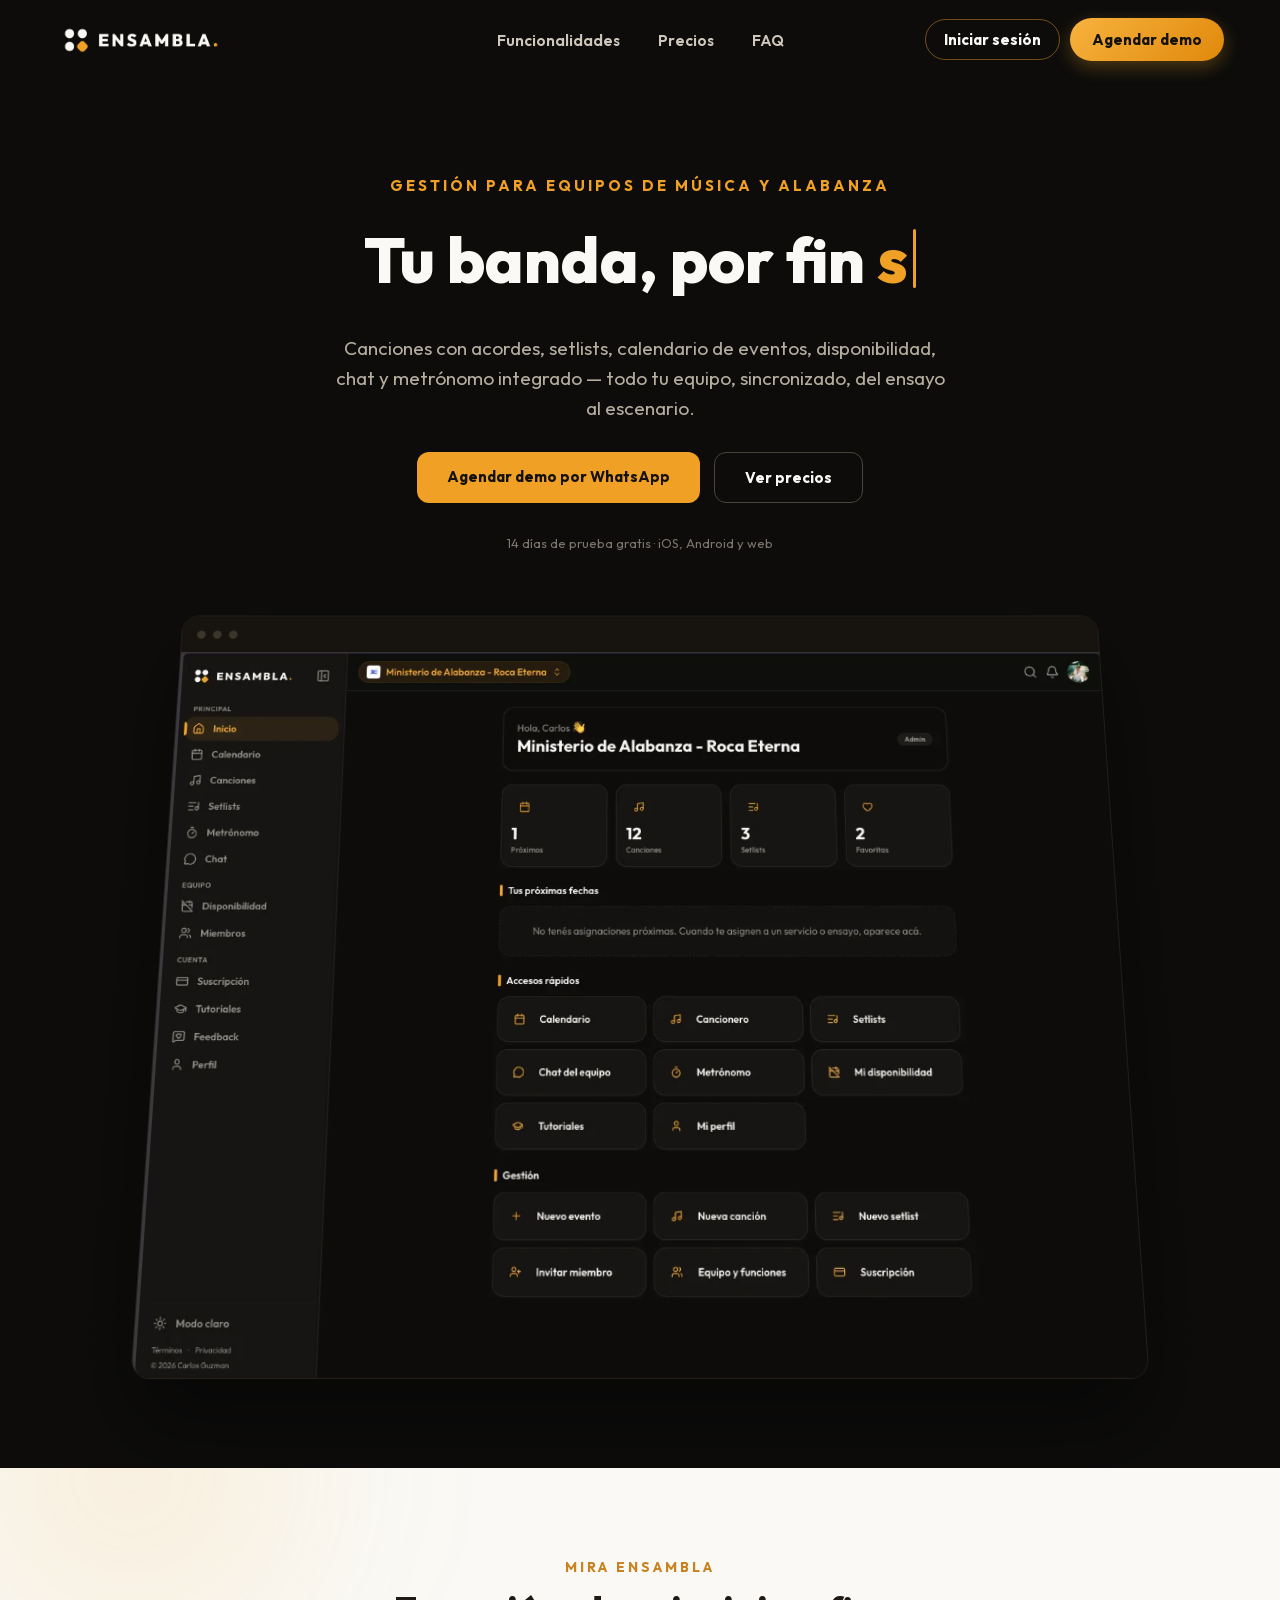
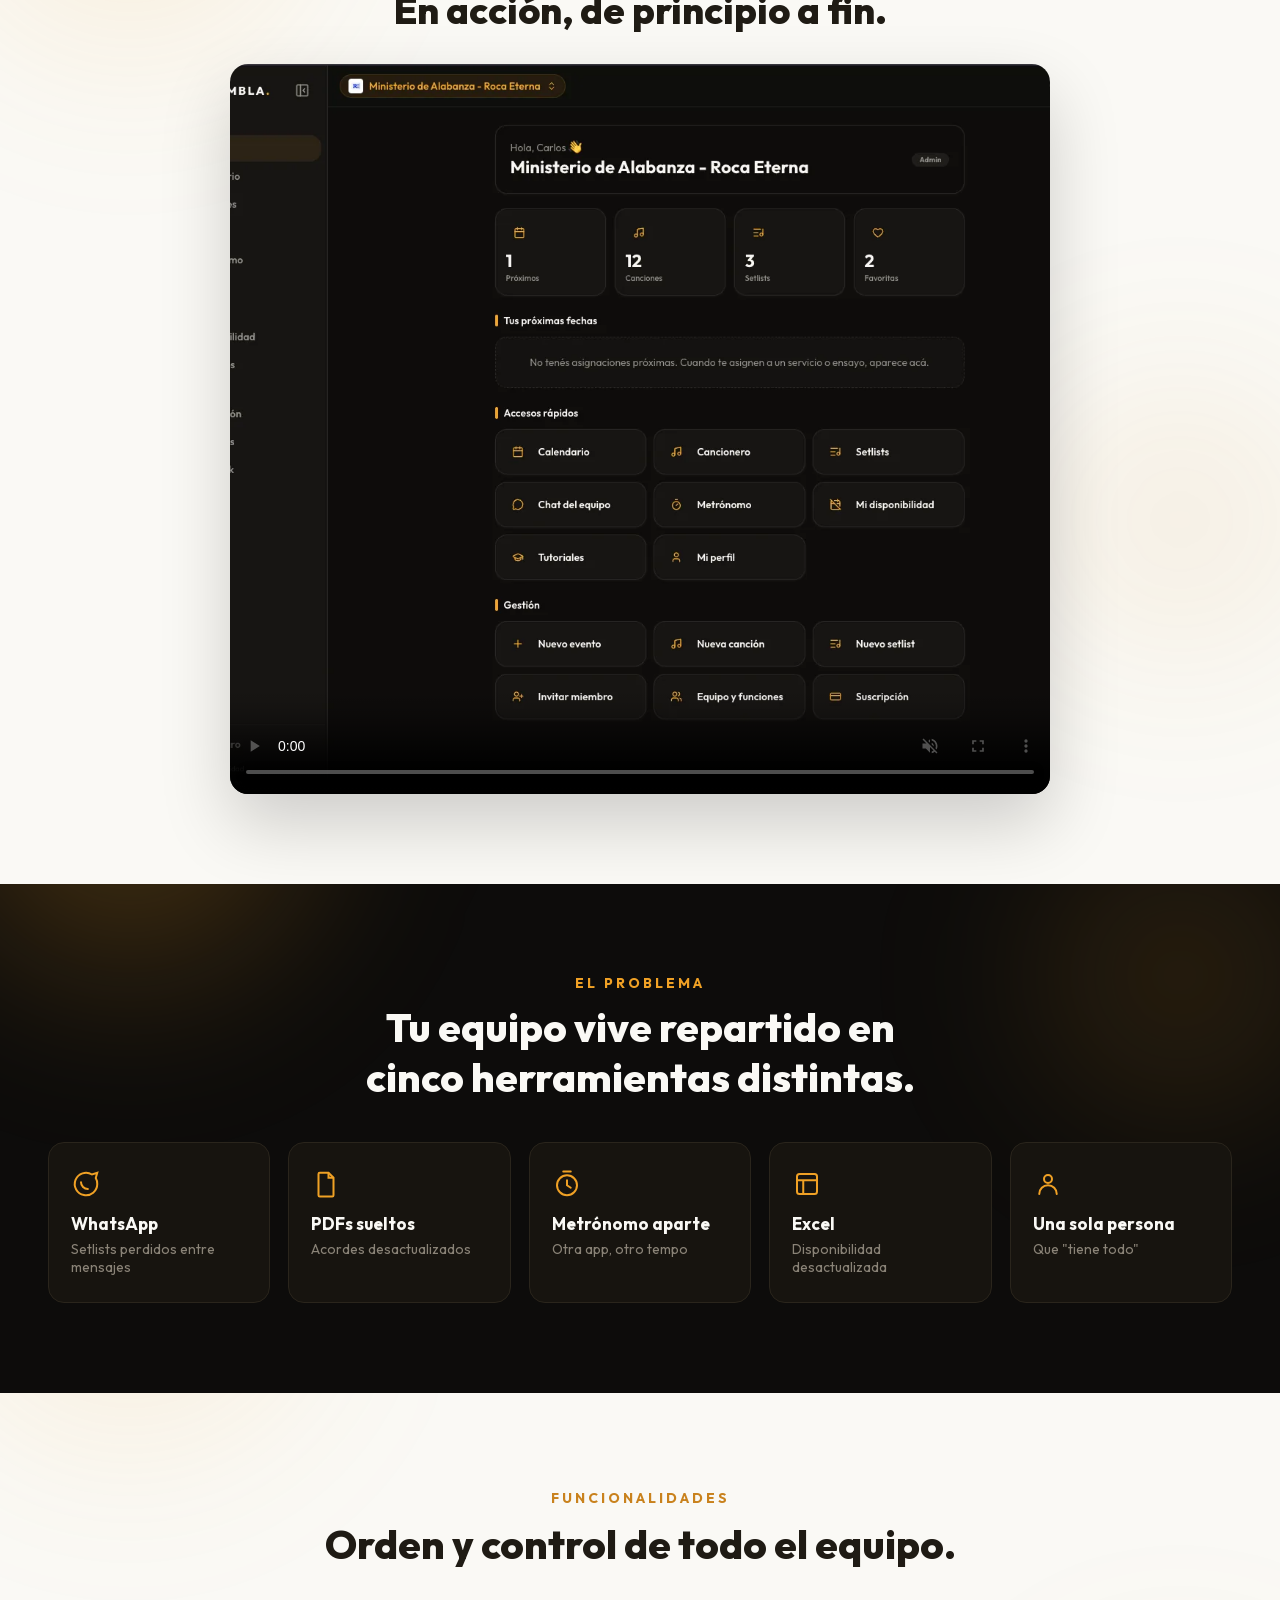
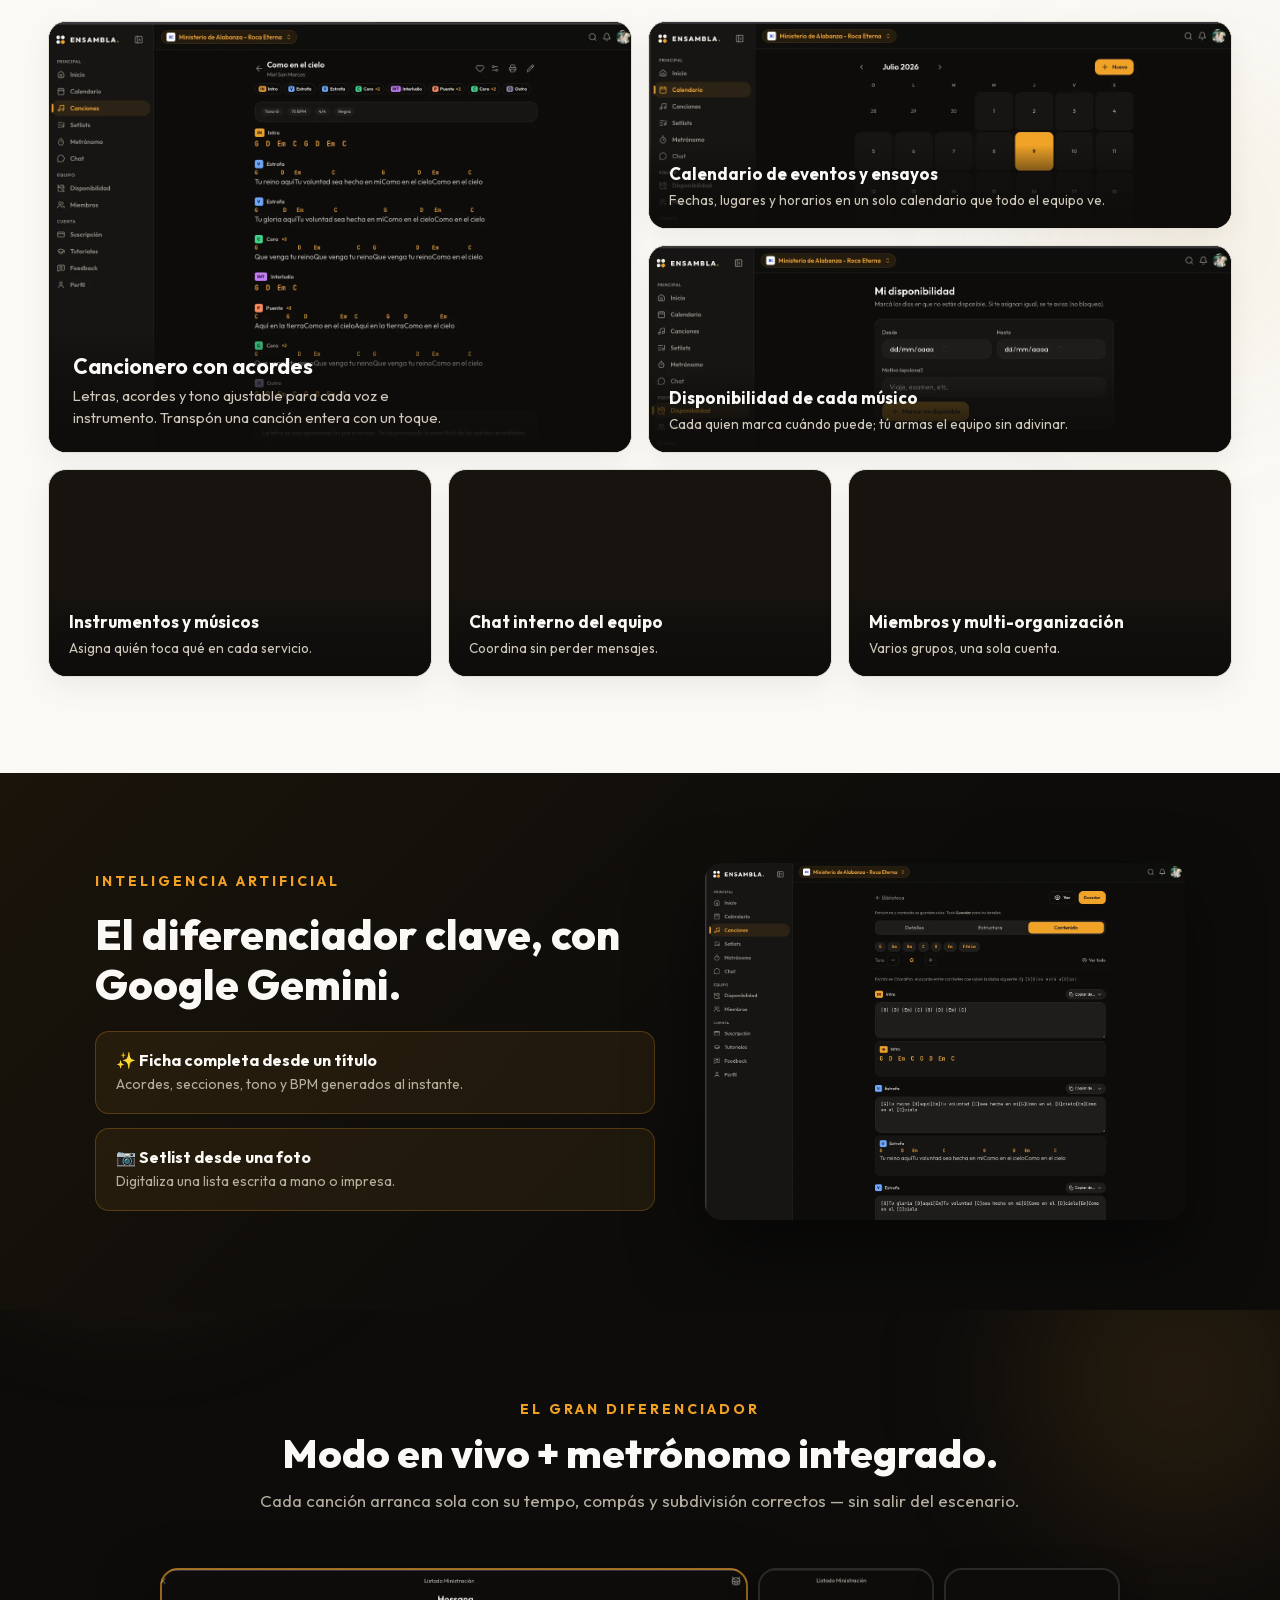
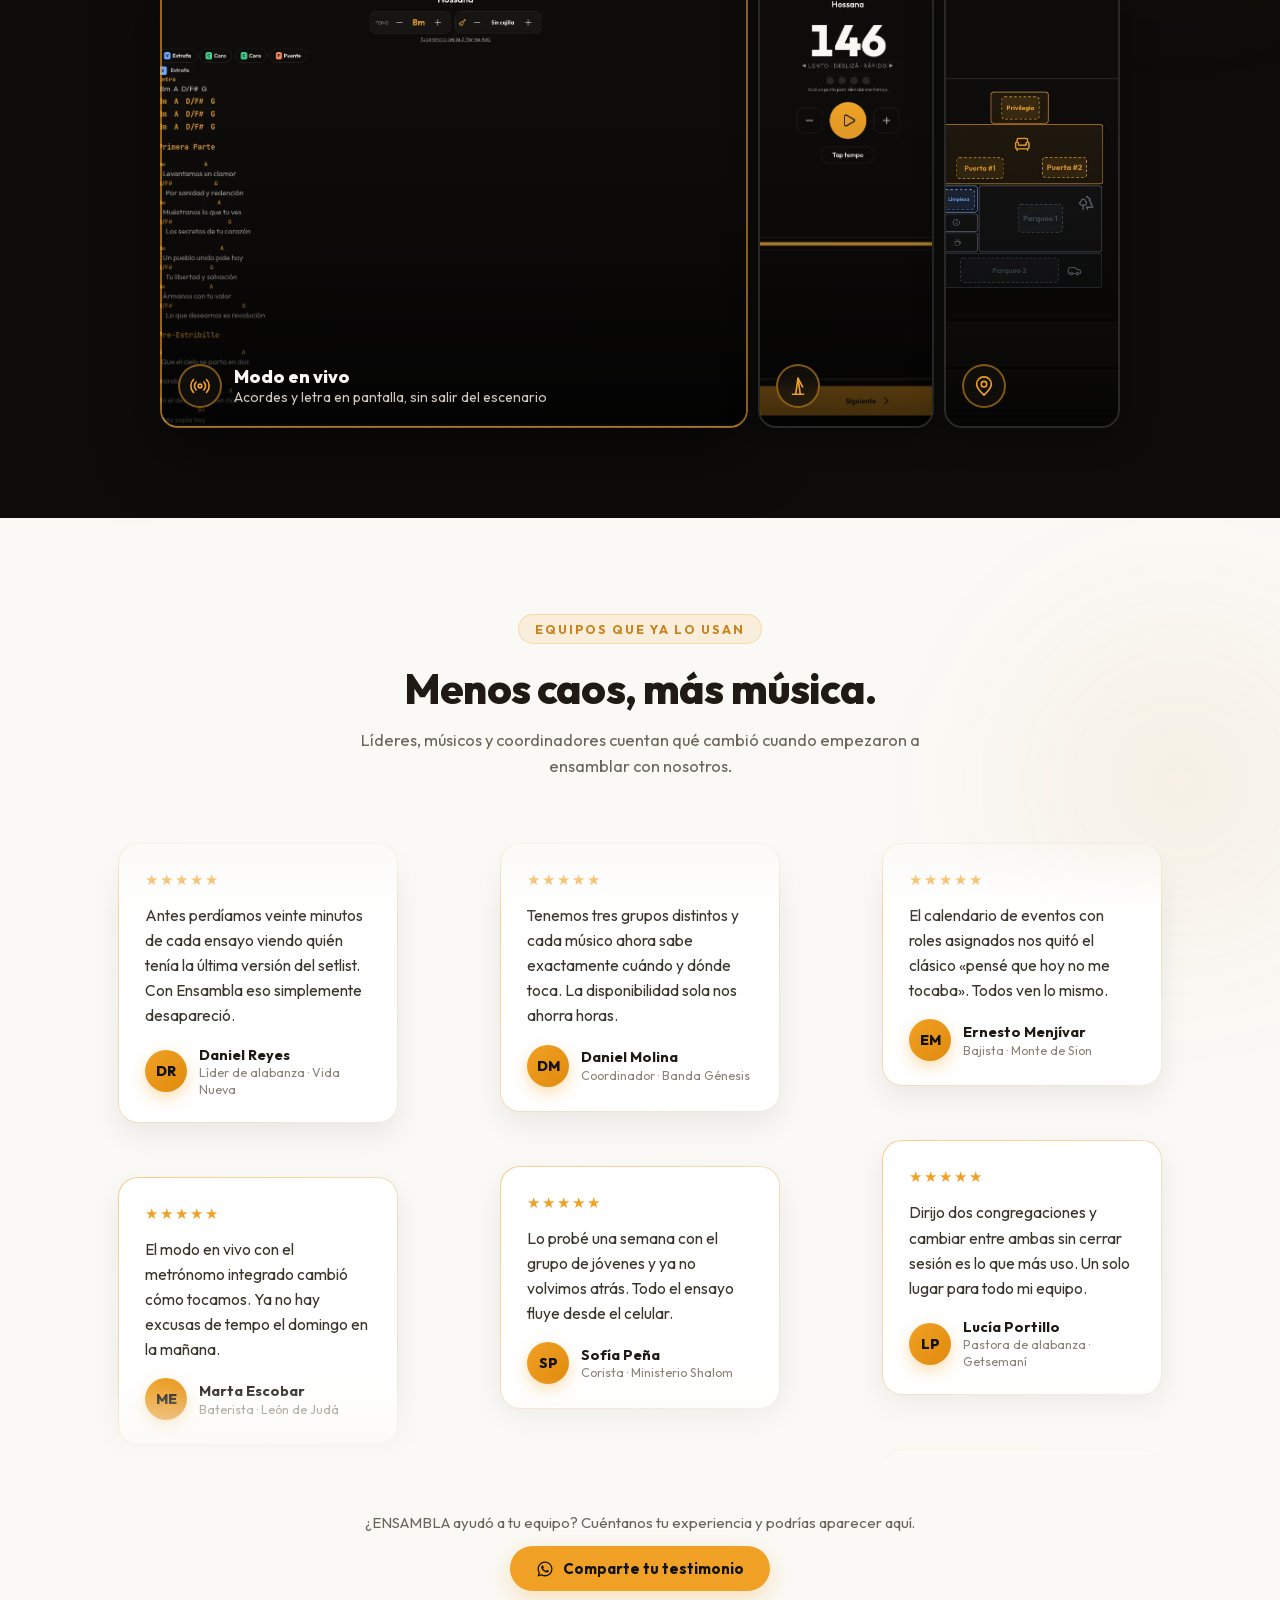
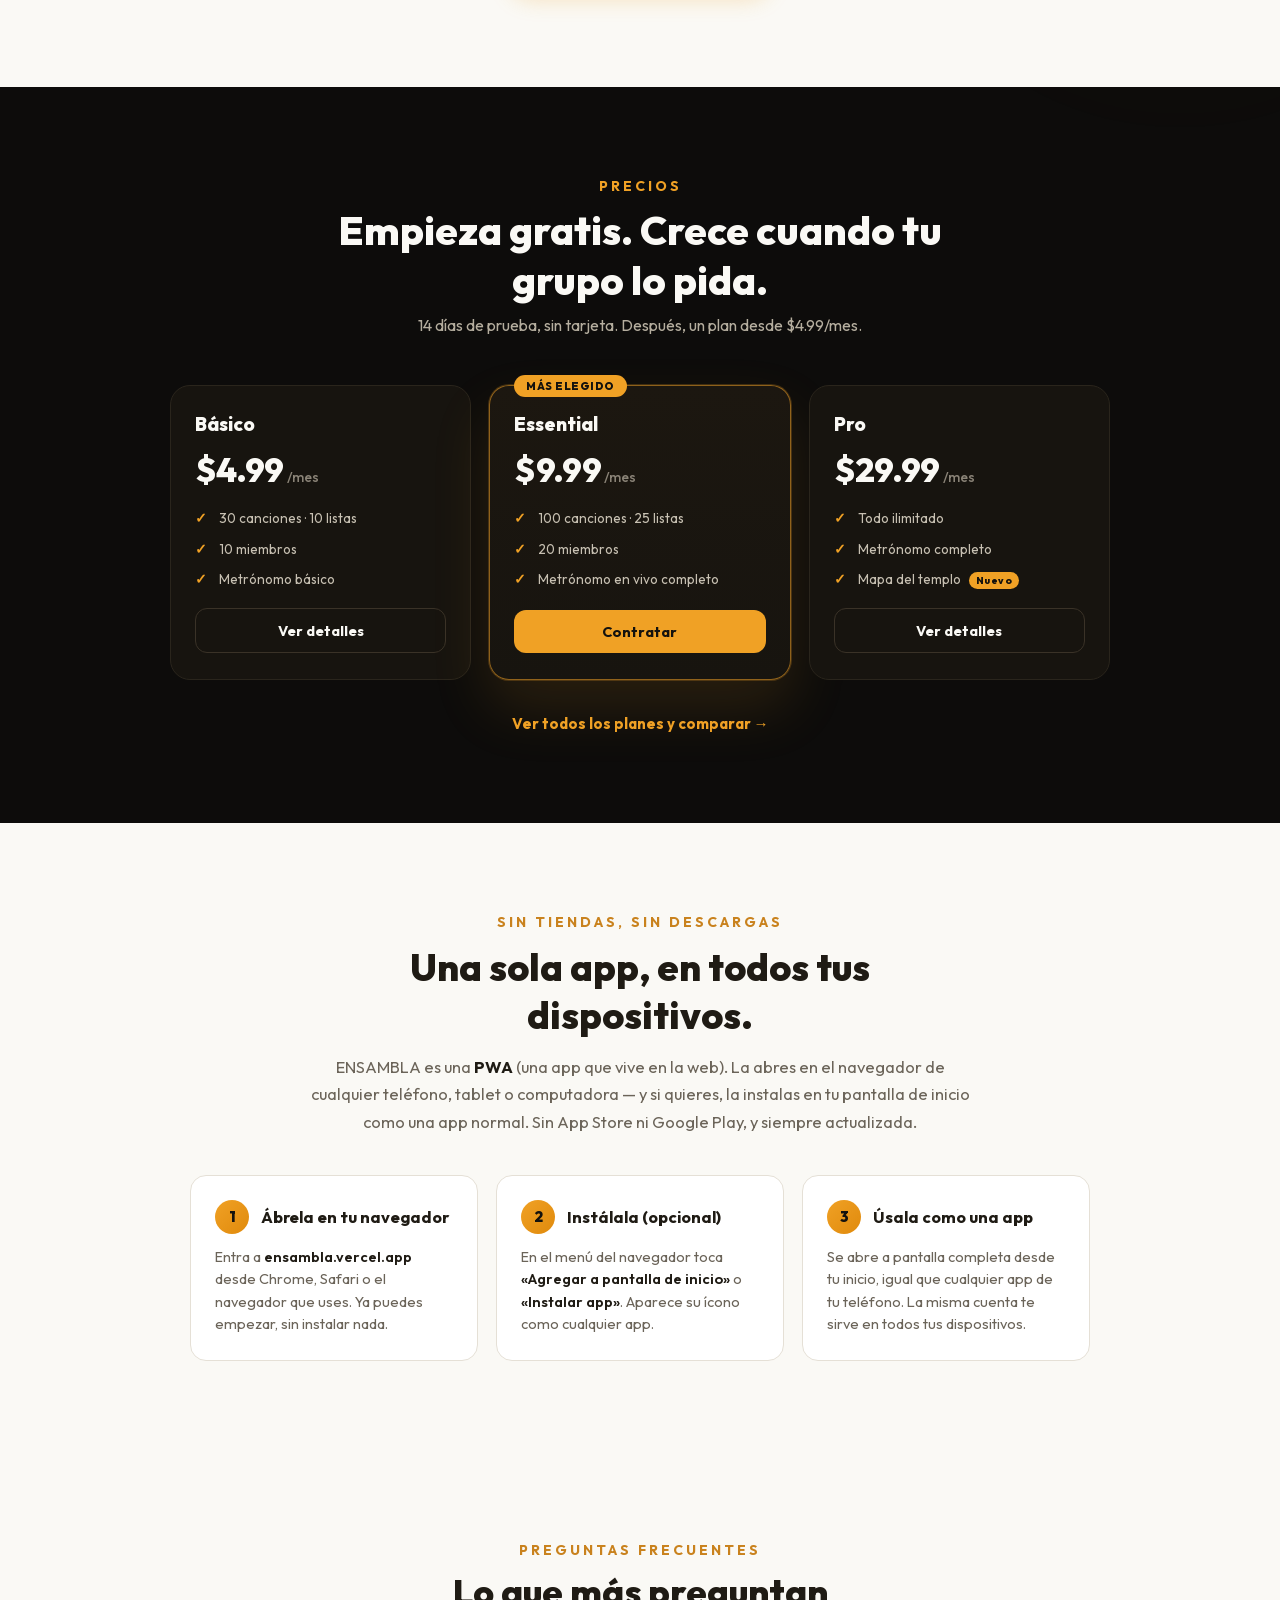
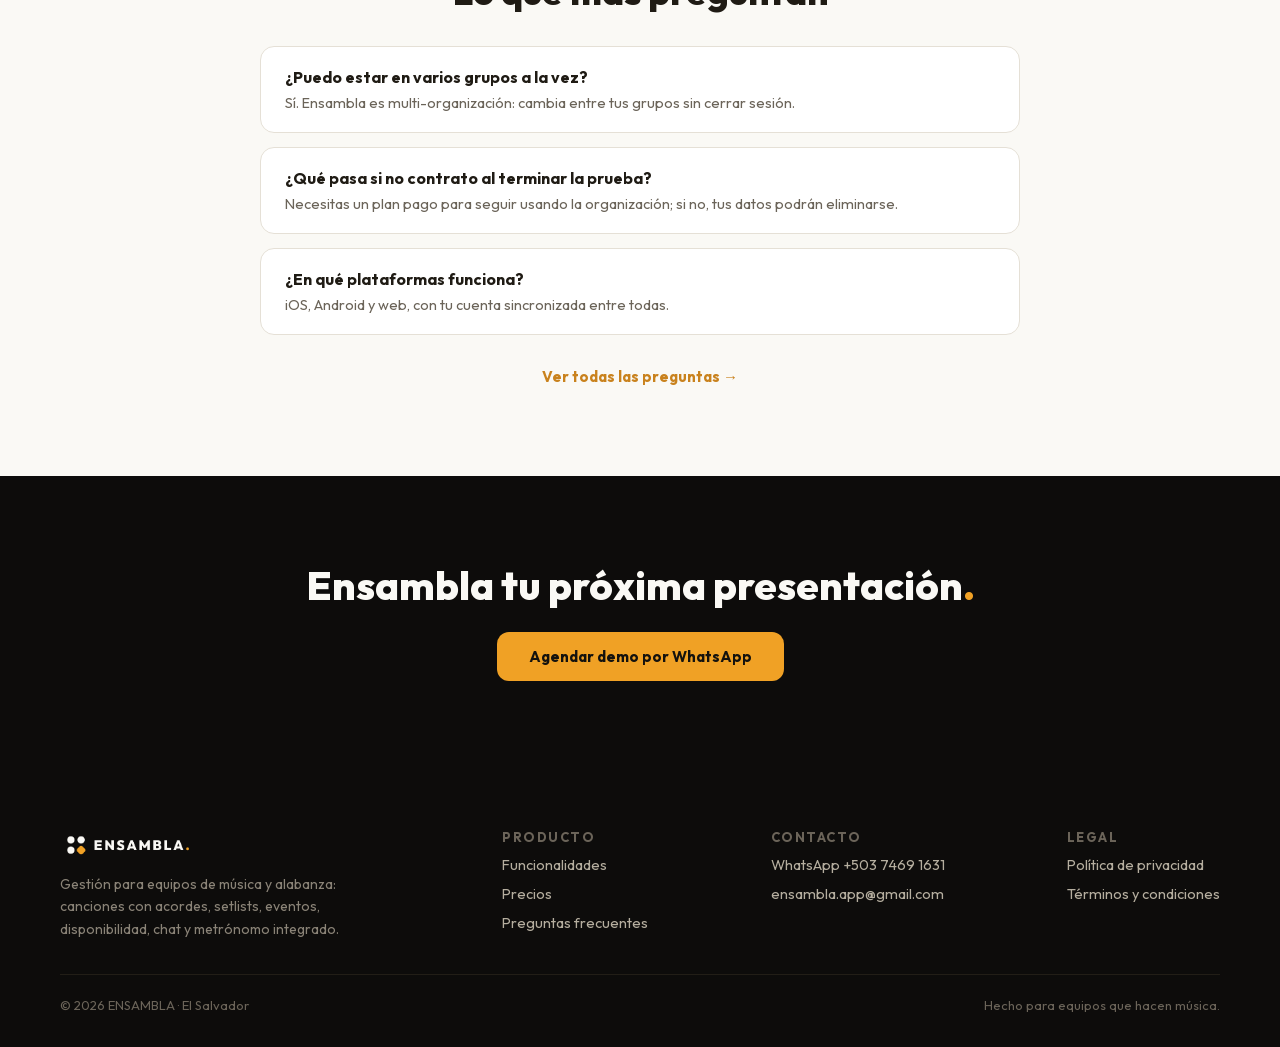
==== index.html @ c8b71fb1 "Precios nuevos" ====
<!DOCTYPE html>
<html lang="es">
<head>
  <meta charset="utf-8">
  <meta name="viewport" content="width=device-width, initial-scale=1">
  <title>ENSAMBLA — Gestión para equipos de música y alabanza</title>
  <meta name="description" content="Canciones con acordes, setlists, calendario de eventos, disponibilidad, chat y metrónomo integrado. Todo tu equipo de música sincronizado, del ensayo al escenario. 14 días gratis.">
  <link rel="canonical" href="https://ensambla.vercel.app/">
  <meta name="theme-color" content="#0D0C0B">
  <meta name="robots" content="index, follow, max-image-preview:large">

  <meta property="og:type" content="website">
  <meta property="og:site_name" content="ENSAMBLA">
  <meta property="og:locale" content="es_ES">
  <meta property="og:title" content="ENSAMBLA — Gestión para equipos de música y alabanza">
  <meta property="og:description" content="Canciones con acordes, setlists, calendario de eventos, disponibilidad, chat y metrónomo integrado. Todo tu equipo de música sincronizado, del ensayo al escenario. 14 días gratis.">
  <meta property="og:url" content="https://ensambla.vercel.app/">
  <meta property="og:image" content="https://ensambla.vercel.app/assets/img/hero-dashboard.webp">
  <meta property="og:image:width" content="1339">
  <meta property="og:image:height" content="996">
  <meta name="twitter:card" content="summary_large_image">
  <meta name="twitter:title" content="ENSAMBLA — Gestión para equipos de música y alabanza">
  <meta name="twitter:description" content="Canciones con acordes, setlists, calendario de eventos, disponibilidad, chat y metrónomo integrado. Todo tu equipo de música sincronizado, del ensayo al escenario. 14 días gratis.">
  <meta name="twitter:image" content="https://ensambla.vercel.app/assets/img/hero-dashboard.webp">

  <link rel="icon" href="favicon.svg" type="image/svg+xml">
  <link rel="icon" href="assets/brand/icono-app-oscuro.png" type="image/png" sizes="1024x1024">
  <link rel="apple-touch-icon" href="assets/brand/icono-app-oscuro.png">
  <link rel="manifest" href="site.webmanifest">

  <link rel="preload" as="font" type="font/woff2" href="assets/fonts/outfit-latin.woff2" crossorigin>
  <link rel="preload" as="image" href="assets/img/hero-dashboard.webp" fetchpriority="high">
  <link rel="stylesheet" href="assets/css/styles.css?v=6828d937">

  <script type="application/ld+json">{"@context":"https://schema.org","@type":"Organization","name":"ENSAMBLA","url":"https://ensambla.vercel.app","logo":"https://ensambla.vercel.app/favicon.svg","email":"ensambla.app@gmail.com","areaServed":"SV","sameAs":[],"contactPoint":{"@type":"ContactPoint","contactType":"ventas","telephone":"+50374691631","availableLanguage":"es"}}</script>
  <script type="application/ld+json">{"@context":"https://schema.org","@type":"SoftwareApplication","name":"ENSAMBLA","applicationCategory":"BusinessApplication","operatingSystem":"iOS, Android, Web","description":"Canciones con acordes, setlists, calendario de eventos, disponibilidad, chat y metrónomo integrado. Todo tu equipo de música sincronizado, del ensayo al escenario. 14 días gratis.","url":"https://ensambla.vercel.app","offers":{"@type":"Offer","price":"4.99","priceCurrency":"USD","description":"Desde $4.99/mes, 14 días de prueba gratis"}}</script>
</head>
<body>
<div id="loader" role="status" aria-live="polite" aria-label="Cargando ENSAMBLA"><svg class="loader-mark" viewBox="0 0 120 120" aria-hidden="true"><circle cx="24" cy="24" r="10" fill="#FAF9F5"/><circle cx="60" cy="24" r="10" fill="#FAF9F5"/><circle cx="24" cy="60" r="10" fill="#FAF9F5"/><rect x="46" y="46" width="26" height="26" rx="8" fill="#F0A125" transform="rotate(45 60 60)"/></svg></div>
<div id="progress" aria-hidden="true"></div>
<div class="site-main" style="display: flex; flex-direction: column;">

  <header class="nav">
  <a class="nav__brand" href="index.html" title="ENSAMBLA — inicio"><img class="nav__logo-img" src="assets/brand/logo-completo-oscuro.png" alt="ENSAMBLA" width="1573" height="370"></a>
  <button class="nav__toggle" aria-label="Abrir menú" aria-expanded="false" aria-controls="nav-menu"><span></span><span></span><span></span></button>
  <div class="nav__menu" id="nav-menu">
    <nav class="nav__links" aria-label="Principal">
      <a class="nav__link" href="index.html#funcionalidades">Funcionalidades</a>
      <a class="nav__link" href="precios.html">Precios</a>
      <a class="nav__link" href="faq.html">FAQ</a>
    </nav>
    <div class="nav__actions">
      <a class="nav__login" href="https://studio.ensambla.app" title="Iniciar sesión en ENSAMBLA">Iniciar sesión</a>
      <a class="nav__cta" href="https://wa.me/50374691631?text=Hola%2C%20quiero%20agendar%20una%20demo%20de%20ENSAMBLA" target="_blank" rel="noopener" title="Agendar demo por WhatsApp">Agendar demo</a>
    </div>
  </div>
</header>

  <!-- HERO -->
  <div style="background: #0D0C0B; padding: clamp(56px,9vw,96px) clamp(20px,5vw,48px) clamp(70px,9vw,100px); display: flex; flex-direction: column; align-items: center; gap: 28px; text-align: center; row-gap: 28px;">
    <div style="font-family: 'Outfit'; font-weight: 700; font-size: 15px; letter-spacing: 3px; color: #F0A125;">GESTIÓN PARA EQUIPOS DE MÚSICA Y ALABANZA</div>
    <h1 style="font-family: 'Outfit'; font-weight: 800; font-size: clamp(36px,6vw,64px); color: #FAF9F5; margin: 0 0 8px; max-width: 1040px; line-height: 1.15; text-wrap: balance;">Tu banda, por fin <span class="tw" data-words="organizada,sincronizada,afinada,en sintonía,lista"><span class="tw__word">organizada</span><span class="tw__caret" aria-hidden="true"></span></span></h1>
    <p style="font-family: 'Outfit'; font-size: clamp(16px,2vw,19px); line-height: 1.6; color: #B5AE9F; max-width: 640px; margin: 0; text-wrap: pretty;">Canciones con acordes, setlists, calendario de eventos, disponibilidad, chat y metrónomo integrado — todo tu equipo, sincronizado, del ensayo al escenario.</p>
    <div style="display: flex; gap: 14px 14px; flex-wrap: wrap; justify-content: center; row-gap: 16px;">
      <a href="https://wa.me/50374691631?text=Hola%2C%20quiero%20agendar%20una%20demo%20de%20ENSAMBLA" target="_blank" style="display: inline-block; background: #F0A125; color: #14120E; font-weight: 700; font-size: 15px; padding: 15px 30px; border-radius: 12px; text-decoration: none; white-space: nowrap;">Agendar demo por WhatsApp</a>
      <a href="precios.html" style="display: inline-block; background: transparent; color: #FAF9F5; border: 1.5px solid #4A453B; font-weight: 700; font-size: 15px; padding: 15px 30px; border-radius: 12px; text-decoration: none; white-space: nowrap;">Ver precios</a>
    </div>
    <div style="font-family: 'Outfit'; font-size: 13px; color: #7B756A; margin-top: 4px;">14 días de prueba gratis · iOS, Android y web</div>

    <div class="hero-mockup" style="margin-top: 20px; width: 100%; max-width: 980px; border-radius: 18px; overflow: hidden; box-shadow: 0 40px 90px rgba(0,0,0,0.5); border: 1px solid #221E17;">
      <div style="height: 40px; background: #17140F; display: flex; align-items: center; gap: 8px; padding: 0 16px;">
        <div style="width: 9px; height: 9px; border-radius: 50%; background: #3A362C;"></div>
        <div style="width: 9px; height: 9px; border-radius: 50%; background: #3A362C;"></div>
        <div style="width: 9px; height: 9px; border-radius: 50%; background: #3A362C;"></div>
      </div>
      <img src="assets/img/hero-dashboard.webp" alt="Panel de ENSAMBLA con setlists, calendario y músicos del equipo" title="Panel de ENSAMBLA con setlists, calendario y músicos del equipo" width="1339" height="996" loading="eager" fetchpriority="high" decoding="async" style="width: 100%; display: block;;height:auto">
    </div>
  </div>

  <!-- VIDEO -->
  <div style="background: #FAF9F5; padding: clamp(56px,8vw,90px) clamp(20px,5vw,48px); display: flex; flex-direction: column; align-items: center; gap: 30px;">
    <div style="text-align: center;">
      <div style="font-family: 'Outfit'; font-weight: 700; font-size: 14px; letter-spacing: 3px; color: #C9821D;">MIRA ENSAMBLA</div>
      <h2 style="font-family: 'Outfit'; font-weight: 800; font-size: clamp(28px,4vw,38px); color: #1F1B14; margin: 10px 0 0;">En acción, de principio a fin.</h2>
    </div>
    <div style="width: 100%; max-width: 820px; aspect-ratio: 1112/990; border-radius: 18px; overflow: hidden; box-shadow: 0 30px 70px rgba(0,0,0,0.18); position: relative;">
      <video autoplay muted loop playsinline controls preload="auto" poster="assets/img/hero-dashboard.webp" style="position:absolute; inset:0; width:100%; height:100%; object-fit:cover; background:#0D0C0B;" title="Recorrido por ENSAMBLA">
  <source src="assets/video/recorrido-ensambla.mp4" type="video/mp4">
  Tu navegador no reproduce este video. <a href="https://wa.me/50374691631?text=Hola%2C%20quiero%20ver%20una%20demo%20de%20ENSAMBLA" target="_blank" rel="noopener">Ver la demo por WhatsApp</a>.
</video>
    </div>
  </div>

  <!-- PROBLEMA -->
  <div style="background: #0D0C0B; padding: clamp(56px,8vw,90px) clamp(20px,5vw,48px); display: flex; flex-direction: column; gap: 40px; align-items: center;">
    <div style="text-align: center; max-width: 760px;">
      <div style="font-family: 'Outfit'; font-weight: 700; font-size: 14px; letter-spacing: 3px; color: #F0A125;">EL PROBLEMA</div>
      <h2 style="font-family: 'Outfit'; font-weight: 800; font-size: clamp(28px,4vw,40px); color: #FAF9F5; margin: 10px 0 0; text-wrap: balance;">Tu equipo vive repartido en cinco herramientas distintas.</h2>
    </div>
    <div class="reveal-grid" style="display: grid; grid-template-columns: repeat(auto-fit, minmax(200px, 1fr)); gap: 18px; max-width: 1200px; width: 100%;">
      <div style="background: #17140F; border: 1px solid #2A251C; border-radius: 16px; padding: 26px 22px;"><svg width="30" height="30" viewBox="0 0 24 24" fill="none" style="margin-bottom: 10px;"><path d="M21 12a9 9 0 1 1-4.2-7.6L21 3l-1.2 4.2A8.9 8.9 0 0 1 21 12Z" stroke="#F0A125" stroke-width="1.6"></path><path d="M8 10.5c0 3 2.5 5.5 5.5 5.5" stroke="#F0A125" stroke-width="1.6" stroke-linecap="round"></path></svg><div style="font-family: 'Outfit'; font-weight: 700; font-size: 17px; color: #FAF9F5;">WhatsApp</div><div style="font-family: 'Outfit'; font-size: 14px; color: #8A8377; margin-top: 6px;">Setlists perdidos entre mensajes</div></div>
      <div style="background: #17140F; border: 1px solid #2A251C; border-radius: 16px; padding: 26px 22px;"><svg width="30" height="30" viewBox="0 0 24 24" fill="none" style="margin-bottom: 10px;"><path d="M7 3h7l4 4v14a1 1 0 0 1-1 1H7a1 1 0 0 1-1-1V4a1 1 0 0 1 1-1Z" stroke="#F0A125" stroke-width="1.6"></path><path d="M14 3v4h4" stroke="#F0A125" stroke-width="1.6"></path></svg><div style="font-family: 'Outfit'; font-weight: 700; font-size: 17px; color: #FAF9F5;">PDFs sueltos</div><div style="font-family: 'Outfit'; font-size: 14px; color: #8A8377; margin-top: 6px;">Acordes desactualizados</div></div>
      <div style="background: #17140F; border: 1px solid #2A251C; border-radius: 16px; padding: 26px 22px;"><svg width="30" height="30" viewBox="0 0 24 24" fill="none" style="margin-bottom: 10px;"><circle cx="12" cy="13" r="8" stroke="#F0A125" stroke-width="1.6"></circle><path d="M12 9v4l3 2" stroke="#F0A125" stroke-width="1.6" stroke-linecap="round"></path><path d="M9 2h6" stroke="#F0A125" stroke-width="1.6" stroke-linecap="round"></path></svg><div style="font-family: 'Outfit'; font-weight: 700; font-size: 17px; color: #FAF9F5;">Metrónomo aparte</div><div style="font-family: 'Outfit'; font-size: 14px; color: #8A8377; margin-top: 6px;">Otra app, otro tempo</div></div>
      <div style="background: #17140F; border: 1px solid #2A251C; border-radius: 16px; padding: 26px 22px;"><svg width="30" height="30" viewBox="0 0 24 24" fill="none" style="margin-bottom: 10px;"><rect x="4" y="4" width="16" height="16" rx="2" stroke="#F0A125" stroke-width="1.6"></rect><path d="M4 9h16M9 9v11" stroke="#F0A125" stroke-width="1.6"></path></svg><div style="font-family: 'Outfit'; font-weight: 700; font-size: 17px; color: #FAF9F5;">Excel</div><div style="font-family: 'Outfit'; font-size: 14px; color: #8A8377; margin-top: 6px;">Disponibilidad desactualizada</div></div>
      <div style="background: #17140F; border: 1px solid #2A251C; border-radius: 16px; padding: 26px 22px;"><svg width="30" height="30" viewBox="0 0 24 24" fill="none" style="margin-bottom: 10px;"><circle cx="12" cy="8" r="3.2" stroke="#F0A125" stroke-width="1.6"></circle><path d="M5 20c0-3.9 3.1-7 7-7s7 3.1 7 7" stroke="#F0A125" stroke-width="1.6" stroke-linecap="round"></path></svg><div style="font-family: 'Outfit'; font-weight: 700; font-size: 17px; color: #FAF9F5;">Una sola persona</div><div style="font-family: 'Outfit'; font-size: 14px; color: #8A8377; margin-top: 6px;">Que "tiene todo"</div></div>
    </div>
  </div>

  <div id="funcionalidades" style="background: #FAF9F5; padding: clamp(56px,8vw,96px) clamp(20px,5vw,48px);">
  <div style="text-align: center; max-width: 760px; margin: 0 auto clamp(36px,5vw,52px);">
    <div style="font-family: 'Outfit'; font-weight: 700; font-size: 14px; letter-spacing: 3px; color: #C9821D;">FUNCIONALIDADES</div>
    <h2 style="font-family: 'Outfit'; font-weight: 800; font-size: clamp(28px,4vw,40px); color: #1F1B14; margin: 12px 0 0;">Orden y control de todo el equipo.</h2>
  </div>
  <div class="bento">
    <article class="bento__item b-wide b-tall">
      <img src="assets/img/cancionero-acordes.webp" alt="Cancionero con acordes en ENSAMBLA" title="Cancionero con acordes" loading="lazy" decoding="async">
      <div class="bento__cap"><h3>Cancionero con acordes</h3><p>Letras, acordes y tono ajustable para cada voz e instrumento. Transpón una canción entera con un toque.</p></div>
    </article>
    <article class="bento__item b-wide">
      <img src="assets/img/calendario-eventos.webp" alt="Calendario de eventos y ensayos en ENSAMBLA" title="Calendario de eventos y ensayos" loading="lazy" decoding="async">
      <div class="bento__cap"><h3>Calendario de eventos y ensayos</h3><p>Fechas, lugares y horarios en un solo calendario que todo el equipo ve.</p></div>
    </article>
    <article class="bento__item b-wide">
      <img src="assets/img/disponibilidad.webp" alt="Disponibilidad de cada músico en ENSAMBLA" title="Disponibilidad de cada músico" loading="lazy" decoding="async">
      <div class="bento__cap"><h3>Disponibilidad de cada músico</h3><p>Cada quien marca cuándo puede; tú armas el equipo sin adivinar.</p></div>
    </article>
    <article class="bento__item b-md">
      <img src="assets/img/instrumentos-musicos.webp" alt="Instrumentos y músicos en ENSAMBLA" title="Instrumentos y músicos" loading="lazy" decoding="async">
      <div class="bento__cap"><h3>Instrumentos y músicos</h3><p>Asigna quién toca qué en cada servicio.</p></div>
    </article>
    <article class="bento__item b-md">
      <img src="assets/img/chat-equipo.webp" alt="Chat interno del equipo en ENSAMBLA" title="Chat interno del equipo" loading="lazy" decoding="async">
      <div class="bento__cap"><h3>Chat interno del equipo</h3><p>Coordina sin perder mensajes.</p></div>
    </article>
    <article class="bento__item b-md">
      <img src="assets/img/miembros-roles.webp" alt="Miembros y multi-organización en ENSAMBLA" title="Miembros y multi-organización" loading="lazy" decoding="async">
      <div class="bento__cap"><h3>Miembros y multi-organización</h3><p>Varios grupos, una sola cuenta.</p></div>
    </article>
  </div>
</div>


  <!-- IA -->
  <div style="background: linear-gradient(135deg, #1A140A 0%, #0D0C0B 60%); padding: clamp(56px,8vw,90px) clamp(20px,5vw,48px); display: flex; flex-wrap: wrap; align-items: center; gap: 50px; justify-content: center;">
    <div style="flex: 1 1 420px; max-width: 560px; display: flex; flex-direction: column; gap: 20px;">
      <div style="font-family: 'Outfit'; font-weight: 700; font-size: 14px; letter-spacing: 3px; color: #F0A125;">INTELIGENCIA ARTIFICIAL</div>
      <h2 style="font-family: 'Outfit'; font-weight: 800; font-size: clamp(28px,4vw,42px); color: #FAF9F5; margin: 0; line-height: 1.2;">El diferenciador clave, con Google Gemini.</h2>
      <div style="display: flex; flex-direction: column; gap: 14px;">
        <div style="background: rgba(240,161,37,0.08); border: 1px solid rgba(240,161,37,0.25); border-radius: 14px; padding: 18px 20px;">
          <div style="font-family: 'Outfit'; font-weight: 700; color: #FAF9F5; font-size: 16px; margin-bottom: 4px;">✨ Ficha completa desde un título</div>
          <div style="font-family: 'Outfit'; font-size: 14px; color: #B5AE9F; line-height: 1.5;">Acordes, secciones, tono y BPM generados al instante.</div>
        </div>
        <div style="background: rgba(240,161,37,0.08); border: 1px solid rgba(240,161,37,0.25); border-radius: 14px; padding: 18px 20px;">
          <div style="font-family: 'Outfit'; font-weight: 700; color: #FAF9F5; font-size: 16px; margin-bottom: 4px;">📷 Setlist desde una foto</div>
          <div style="font-family: 'Outfit'; font-size: 14px; color: #B5AE9F; line-height: 1.5;">Digitaliza una lista escrita a mano o impresa.</div>
        </div>
      </div>
    </div>
    <div style="flex: 1 1 380px; max-width: 480px; display: flex; justify-content: center;">
      <img src="assets/img/inteligencia-artificial.webp" alt="Funciones de IA con Google Gemini en ENSAMBLA" title="Funciones de IA con Google Gemini en ENSAMBLA" width="1332" height="989" loading="lazy" decoding="async" style="width: 100%; border-radius: 16px; box-shadow: 0 30px 70px rgba(0,0,0,0.5);;height:auto">
    </div>
  </div>

  <!-- MODO EN VIVO -->
  <div style="background: #0D0C0B; padding: clamp(56px,8vw,90px) clamp(20px,5vw,48px); display: flex; flex-direction: column; align-items: center; gap: 40px;">
    <div style="text-align: center; max-width: 760px;">
      <div style="font-family: 'Outfit'; font-weight: 700; font-size: 14px; letter-spacing: 3px; color: #F0A125;">EL GRAN DIFERENCIADOR</div>
      <h2 style="font-family: 'Outfit'; font-weight: 800; font-size: clamp(28px,4vw,40px); color: #FAF9F5; margin: 10px 0 0;">Modo en vivo + metrónomo integrado.</h2>
      <p style="font-family: 'Outfit'; font-size: 17px; color: #B5AE9F; margin-top: 12px;">Cada canción arranca sola con su tempo, compás y subdivisión correctos — sin salir del escenario.</p>
    </div>
    <div class="iselect" aria-label="Modo en vivo y metrónomo">
      <div class="iselect__panel is-active" tabindex="0" role="button" aria-label="Modo en vivo" style="background-image: url('assets/img/modo-en-vivo-1.webp');">
        <div class="iselect__label">
          <span class="iselect__icon" aria-hidden="true"><svg width="22" height="22" viewBox="0 0 24 24" fill="none" stroke="currentColor" stroke-width="1.8" stroke-linecap="round" stroke-linejoin="round"><circle cx="12" cy="12" r="2"/><path d="M7.76 16.24a6 6 0 0 1 0-8.49M16.24 7.76a6 6 0 0 1 0 8.49M4.93 19.07a10 10 0 0 1 0-14.14M19.07 4.93a10 10 0 0 1 0 14.14"/></svg></span>
          <span class="iselect__text">
            <span class="iselect__title">Modo en vivo</span>
            <span class="iselect__sub">Acordes y letra en pantalla, sin salir del escenario</span>
          </span>
        </div>
      </div>
      <div class="iselect__panel" tabindex="0" role="button" aria-label="Metrónomo integrado" style="background-image: url('assets/img/modo-en-vivo-2.webp');">
        <div class="iselect__label">
          <span class="iselect__icon" aria-hidden="true"><svg width="22" height="22" viewBox="0 0 24 24" fill="none" stroke="currentColor" stroke-width="1.8" stroke-linecap="round" stroke-linejoin="round"><path d="M6 21h12"/><path d="M9.5 21 12 3.5 14.5 21"/><path d="M12 3.5 17 13"/></svg></span>
          <span class="iselect__text">
            <span class="iselect__title">Metrónomo integrado</span>
            <span class="iselect__sub">Tempo, compás y subdivisión por canción</span>
          </span>
        </div>
      </div>
      <div class="iselect__panel" tabindex="0" role="button" aria-label="Mapa del templo" style="background-image: url('assets/img/mapa-templo.webp'); background-color: #0D0C0B;">
        <div class="iselect__label">
          <span class="iselect__icon" aria-hidden="true"><svg width="22" height="22" viewBox="0 0 24 24" fill="none" stroke="currentColor" stroke-width="1.8" stroke-linecap="round" stroke-linejoin="round"><path d="M20 10c0 4.4-8 12-8 12s-8-7.6-8-12a8 8 0 0 1 16 0Z"/><circle cx="12" cy="10" r="3"/></svg></span>
          <span class="iselect__text">
            <span class="iselect__title">Mapa del templo</span>
            <span class="iselect__sub">Asigna dónde sirve cada servidor</span>
          </span>
        </div>
      </div>
    </div>
  </div>

  <div class="tsection">
  <div class="tsection__head">
    <span class="tsection__badge">EQUIPOS QUE YA LO USAN</span>
    <h2 class="tsection__title">Menos caos, más música.</h2>
    <p class="tsection__sub">Líderes, músicos y coordinadores cuentan qué cambió cuando empezaron a ensamblar con nosotros.</p>
  </div>
  <div class="tmarquee" role="region" aria-label="Testimonios de usuarios">
    <div class="tcol tcol--sm">
      <div class="tcol__track" data-dur="34">
        <figure class="tq">
          <div class="tq__stars" aria-label="5 de 5 estrellas">★★★★★</div>
          <blockquote class="tq__text">Antes perdíamos veinte minutos de cada ensayo viendo quién tenía la última versión del setlist. Con Ensambla eso simplemente desapareció.</blockquote>
          <figcaption class="tq__author"><span class="tq__avatar" aria-hidden="true">DR</span><span class="tq__who"><span class="tq__name">Daniel Reyes</span><span class="tq__role">Líder de alabanza · Vida Nueva</span></span></figcaption>
        </figure>
        <figure class="tq">
          <div class="tq__stars" aria-label="5 de 5 estrellas">★★★★★</div>
          <blockquote class="tq__text">El modo en vivo con el metrónomo integrado cambió cómo tocamos. Ya no hay excusas de tempo el domingo en la mañana.</blockquote>
          <figcaption class="tq__author"><span class="tq__avatar" aria-hidden="true">ME</span><span class="tq__who"><span class="tq__name">Marta Escobar</span><span class="tq__role">Baterista · León de Judá</span></span></figcaption>
        </figure>
        <figure class="tq">
          <div class="tq__stars" aria-label="5 de 5 estrellas">★★★★★</div>
          <blockquote class="tq__text">Paso los acordes al teléfono y los músicos nuevos los leen sin que tenga que imprimir nada. Se acabaron las carpetas.</blockquote>
          <figcaption class="tq__author"><span class="tq__avatar" aria-hidden="true">KV</span><span class="tq__who"><span class="tq__name">Karla Villalta</span><span class="tq__role">Tecladista · Casa de Adoración</span></span></figcaption>
        </figure>
        <figure class="tq">
          <div class="tq__stars" aria-label="5 de 5 estrellas">★★★★★</div>
          <blockquote class="tq__text">Confirmar quién sirve cada fin de semana era un dolor de cabeza por WhatsApp. Ahora cada quien marca su disponibilidad y listo.</blockquote>
          <figcaption class="tq__author"><span class="tq__avatar" aria-hidden="true">RA</span><span class="tq__who"><span class="tq__name">Roberto Aguilar</span><span class="tq__role">Coordinador · Ministerio Emanuel</span></span></figcaption>
        </figure>
      </div>
    </div>
    <div class="tcol tcol--md">
      <div class="tcol__track" data-dur="42">
        <figure class="tq">
          <div class="tq__stars" aria-label="5 de 5 estrellas">★★★★★</div>
          <blockquote class="tq__text">Tenemos tres grupos distintos y cada músico ahora sabe exactamente cuándo y dónde toca. La disponibilidad sola nos ahorra horas.</blockquote>
          <figcaption class="tq__author"><span class="tq__avatar" aria-hidden="true">DM</span><span class="tq__who"><span class="tq__name">Daniel Molina</span><span class="tq__role">Coordinador · Banda Génesis</span></span></figcaption>
        </figure>
        <figure class="tq">
          <div class="tq__stars" aria-label="5 de 5 estrellas">★★★★★</div>
          <blockquote class="tq__text">Lo probé una semana con el grupo de jóvenes y ya no volvimos atrás. Todo el ensayo fluye desde el celular.</blockquote>
          <figcaption class="tq__author"><span class="tq__avatar" aria-hidden="true">SP</span><span class="tq__who"><span class="tq__name">Sofía Peña</span><span class="tq__role">Corista · Ministerio Shalom</span></span></figcaption>
        </figure>
        <figure class="tq">
          <div class="tq__stars" aria-label="5 de 5 estrellas">★★★★★</div>
          <blockquote class="tq__text">Armar el setlist con tono, tempo y notas por canción me toma cinco minutos. Lo que antes era una noche entera de preparación.</blockquote>
          <figcaption class="tq__author"><span class="tq__avatar" aria-hidden="true">JC</span><span class="tq__who"><span class="tq__name">Josué Cortez</span><span class="tq__role">Director musical · Restauración</span></span></figcaption>
        </figure>
        <figure class="tq">
          <div class="tq__stars" aria-label="5 de 5 estrellas">★★★★★</div>
          <blockquote class="tq__text">Los músicos nuevos entienden en minutos cómo funciona. No tuve que explicar nada dos veces, la app se explica sola.</blockquote>
          <figcaption class="tq__author"><span class="tq__avatar" aria-hidden="true">AG</span><span class="tq__who"><span class="tq__name">Andrea Guevara</span><span class="tq__role">Líder de jóvenes · Betel</span></span></figcaption>
        </figure>
      </div>
    </div>
    <div class="tcol tcol--lg">
      <div class="tcol__track" data-dur="38">
        <figure class="tq">
          <div class="tq__stars" aria-label="5 de 5 estrellas">★★★★★</div>
          <blockquote class="tq__text">El calendario de eventos con roles asignados nos quitó el clásico &laquo;pensé que hoy no me tocaba&raquo;. Todos ven lo mismo.</blockquote>
          <figcaption class="tq__author"><span class="tq__avatar" aria-hidden="true">EM</span><span class="tq__who"><span class="tq__name">Ernesto Menjívar</span><span class="tq__role">Bajista · Monte de Sion</span></span></figcaption>
        </figure>
        <figure class="tq">
          <div class="tq__stars" aria-label="5 de 5 estrellas">★★★★★</div>
          <blockquote class="tq__text">Dirijo dos congregaciones y cambiar entre ambas sin cerrar sesión es lo que más uso. Un solo lugar para todo mi equipo.</blockquote>
          <figcaption class="tq__author"><span class="tq__avatar" aria-hidden="true">LP</span><span class="tq__who"><span class="tq__name">Lucía Portillo</span><span class="tq__role">Pastora de alabanza · Getsemaní</span></span></figcaption>
        </figure>
        <figure class="tq">
          <div class="tq__stars" aria-label="5 de 5 estrellas">★★★★★</div>
          <blockquote class="tq__text">La sugerencia de canciones con IA nos dio ideas frescas cuando ya no sabíamos qué tocar. Nos sacó de la rutina de siempre.</blockquote>
          <figcaption class="tq__author"><span class="tq__avatar" aria-hidden="true">FN</span><span class="tq__who"><span class="tq__name">Fernando Navas</span><span class="tq__role">Guitarrista · Nueva Esperanza</span></span></figcaption>
        </figure>
        <figure class="tq">
          <div class="tq__stars" aria-label="5 de 5 estrellas">★★★★★</div>
          <blockquote class="tq__text">Todo el equipo en un chat con el contexto del evento a la par. Se acabó buscar mensajes viejos entre mil grupos de WhatsApp.</blockquote>
          <figcaption class="tq__author"><span class="tq__avatar" aria-hidden="true">GH</span><span class="tq__who"><span class="tq__name">Gabriela Hernández</span><span class="tq__role">Corista · Manantial de Vida</span></span></figcaption>
        </figure>
      </div>
    </div>
  </div>
  <div style="text-align: center; margin-top: clamp(30px,4vw,46px);">
    <p style="font-family: 'Outfit'; font-size: 15px; color: #6B6459; margin: 0 0 14px;">¿ENSAMBLA ayudó a tu equipo? Cuéntanos tu experiencia y podrías aparecer aquí.</p>
    <a href="https://wa.me/50374691631?text=Hola%2C%20quiero%20compartir%20mi%20testimonio%20para%20el%20sitio%20de%20ENSAMBLA%3A%20" target="_blank" rel="noopener" style="display: inline-flex; align-items: center; gap: 9px; font-family: 'Outfit'; font-weight: 700; font-size: 15px; color: #14120E; background: #F0A125; padding: 13px 26px; border-radius: 999px; text-decoration: none; box-shadow: 0 8px 22px rgba(240,161,37,.28);">
      <svg width="18" height="18" viewBox="0 0 24 24" fill="currentColor" aria-hidden="true"><path d="M12.04 2C6.58 2 2.13 6.45 2.13 11.91c0 1.75.46 3.45 1.32 4.95L2 22l5.25-1.38a9.9 9.9 0 0 0 4.79 1.22h.01c5.46 0 9.91-4.45 9.91-9.91 0-2.65-1.03-5.14-2.9-7.01A9.82 9.82 0 0 0 12.04 2Zm0 18.15h-.01a8.2 8.2 0 0 1-4.18-1.15l-.3-.18-3.11.82.83-3.04-.2-.31a8.23 8.23 0 0 1-1.26-4.38c0-4.54 3.7-8.24 8.24-8.24 2.2 0 4.27.86 5.83 2.42a8.19 8.19 0 0 1 2.41 5.83c0 4.54-3.7 8.24-8.24 8.24Zm4.52-6.16c-.25-.12-1.47-.72-1.69-.81-.23-.08-.39-.12-.56.13-.16.25-.64.81-.79.97-.14.17-.29.19-.54.06-.25-.12-1.05-.39-1.99-1.23-.74-.66-1.23-1.47-1.38-1.72-.14-.25-.02-.38.11-.51.11-.11.25-.29.37-.43.13-.14.17-.25.25-.41.08-.17.04-.31-.02-.43-.06-.12-.56-1.34-.76-1.84-.2-.48-.41-.42-.56-.43-.14-.01-.31-.01-.48-.01-.17 0-.43.06-.66.31-.23.25-.87.85-.87 2.07 0 1.22.89 2.4 1.01 2.57.12.17 1.75 2.67 4.23 3.74.59.26 1.05.41 1.41.52.59.19 1.13.16 1.56.1.48-.07 1.47-.6 1.68-1.18.21-.58.21-1.07.14-1.18-.06-.11-.22-.17-.47-.29Z"/></svg>
      Comparte tu testimonio
    </a>
  </div>
</div>


  <!-- PRECIOS TEASER -->
  <div style="background: #0D0C0B; padding: clamp(56px,8vw,90px) clamp(20px,5vw,48px); display: flex; flex-direction: column; align-items: center; gap: 34px;">
    <div style="text-align: center; max-width: 620px;">
      <div style="font-family: 'Outfit'; font-weight: 700; font-size: 14px; letter-spacing: 3px; color: #F0A125;">PRECIOS</div>
      <h2 style="font-family: 'Outfit'; font-weight: 800; font-size: clamp(28px,4vw,40px); color: #FAF9F5; margin: 10px 0 0;">Empieza gratis. Crece cuando tu grupo lo pida.</h2>
      <p style="font-family: 'Outfit'; font-size: 16px; color: #B5AE9F; margin-top: 10px;">14 días de prueba, sin tarjeta. Después, un plan desde $4.99/mes.</p>
    </div>

    <div class="pricing" style="max-width: 940px;">
      <div class="pgrid">
        <div class="pcard">
          <div class="pcard__name">Básico</div>
          <div class="pcard__price"><span class="pcard__amount">$4.99</span><span class="pcard__per">/mes</span></div>
          <ul class="pcard__feats">
            <li>30 canciones · 10 listas</li>
            <li>10 miembros</li>
            <li>Metrónomo básico</li>
          </ul>
          <a class="pcard__cta pcard__cta--ghost" href="precios.html">Ver detalles</a>
        </div>
        <div class="pcard pcard--featured">
          <div class="pcard__badge">MÁS ELEGIDO</div>
          <div class="pcard__name">Essential</div>
          <div class="pcard__price"><span class="pcard__amount">$9.99</span><span class="pcard__per">/mes</span></div>
          <ul class="pcard__feats">
            <li>100 canciones · 25 listas</li>
            <li>20 miembros</li>
            <li>Metrónomo en vivo completo</li>
          </ul>
          <a class="pcard__cta pcard__cta--primary" href="https://wa.me/50374691631?text=Hola%2C%20quiero%20contratar%20el%20plan%20Essential%20de%20ENSAMBLA" target="_blank" rel="noopener">Contratar</a>
        </div>
        <div class="pcard">
          <div class="pcard__name">Pro</div>
          <div class="pcard__price"><span class="pcard__amount">$29.99</span><span class="pcard__per">/mes</span></div>
          <ul class="pcard__feats">
            <li>Todo ilimitado</li>
            <li>Metrónomo completo</li>
            <li>Mapa del templo <span class="feat-new">Nuevo</span></li>
          </ul>
          <a class="pcard__cta pcard__cta--ghost" href="precios.html">Ver detalles</a>
        </div>
      </div>
    </div>

    <a href="precios.html" style="font-family: 'Outfit'; font-weight: 700; font-size: 15px; color: #F0A125; text-decoration: none;">Ver todos los planes y comparar →</a>
  </div>

  <!-- PWA / MULTIPLATAFORMA -->
  <div style="background: #FAF9F5; padding: clamp(56px,8vw,90px) clamp(20px,5vw,48px); display: flex; flex-direction: column; align-items: center; gap: 40px;">
    <div style="text-align: center; max-width: 660px;">
      <div style="font-family: 'Outfit'; font-weight: 700; font-size: 14px; letter-spacing: 3px; color: #C9821D;">SIN TIENDAS, SIN DESCARGAS</div>
      <h2 style="font-family: 'Outfit'; font-weight: 800; font-size: clamp(26px,4vw,38px); color: #1F1B14; margin: 12px 0 0;">Una sola app, en todos tus dispositivos.</h2>
      <p style="font-family: 'Outfit'; font-size: 16.5px; line-height: 1.65; color: #6B6459; margin: 14px 0 0;">ENSAMBLA es una <strong style="color: #1F1B14;">PWA</strong> (una app que vive en la web). La abres en el navegador de cualquier teléfono, tablet o computadora — y si quieres, la instalas en tu pantalla de inicio como una app normal. Sin App Store ni Google Play, y siempre actualizada.</p>
    </div>
    <div class="reveal-grid" style="display: grid; grid-template-columns: repeat(auto-fit, minmax(240px, 1fr)); gap: 18px; max-width: 900px; width: 100%;">
      <div style="background: #FFFFFF; border: 1px solid #E5E0D6; border-radius: 16px; padding: 24px; display: flex; flex-direction: column; gap: 12px;">
        <div style="display: flex; align-items: center; gap: 12px;">
          <span style="width: 34px; height: 34px; flex: none; border-radius: 50%; background: linear-gradient(135deg,#F0A125,#E08A0C); color: #14120E; font-family: 'Outfit'; font-weight: 800; font-size: 15px; display: flex; align-items: center; justify-content: center;">1</span>
          <span style="font-family: 'Outfit'; font-weight: 700; font-size: 16.5px; color: #1F1B14;">Ábrela en tu navegador</span>
        </div>
        <p style="font-family: 'Outfit'; font-size: 14.5px; line-height: 1.55; color: #6B6459; margin: 0;">Entra a <strong style="color: #1F1B14; font-weight: 600;">ensambla.vercel.app</strong> desde Chrome, Safari o el navegador que uses. Ya puedes empezar, sin instalar nada.</p>
      </div>
      <div style="background: #FFFFFF; border: 1px solid #E5E0D6; border-radius: 16px; padding: 24px; display: flex; flex-direction: column; gap: 12px;">
        <div style="display: flex; align-items: center; gap: 12px;">
          <span style="width: 34px; height: 34px; flex: none; border-radius: 50%; background: linear-gradient(135deg,#F0A125,#E08A0C); color: #14120E; font-family: 'Outfit'; font-weight: 800; font-size: 15px; display: flex; align-items: center; justify-content: center;">2</span>
          <span style="font-family: 'Outfit'; font-weight: 700; font-size: 16.5px; color: #1F1B14;">Instálala (opcional)</span>
        </div>
        <p style="font-family: 'Outfit'; font-size: 14.5px; line-height: 1.55; color: #6B6459; margin: 0;">En el menú del navegador toca <strong style="color: #1F1B14; font-weight: 600;">&laquo;Agregar a pantalla de inicio&raquo;</strong> o <strong style="color: #1F1B14; font-weight: 600;">&laquo;Instalar app&raquo;</strong>. Aparece su ícono como cualquier app.</p>
      </div>
      <div style="background: #FFFFFF; border: 1px solid #E5E0D6; border-radius: 16px; padding: 24px; display: flex; flex-direction: column; gap: 12px;">
        <div style="display: flex; align-items: center; gap: 12px;">
          <span style="width: 34px; height: 34px; flex: none; border-radius: 50%; background: linear-gradient(135deg,#F0A125,#E08A0C); color: #14120E; font-family: 'Outfit'; font-weight: 800; font-size: 15px; display: flex; align-items: center; justify-content: center;">3</span>
          <span style="font-family: 'Outfit'; font-weight: 700; font-size: 16.5px; color: #1F1B14;">Úsala como una app</span>
        </div>
        <p style="font-family: 'Outfit'; font-size: 14.5px; line-height: 1.55; color: #6B6459; margin: 0;">Se abre a pantalla completa desde tu inicio, igual que cualquier app de tu teléfono. La misma cuenta te sirve en todos tus dispositivos.</p>
      </div>
    </div>
  </div>

  <!-- FAQ TEASER -->
  <div style="background: #FAF9F5; padding: clamp(56px,8vw,90px) clamp(20px,5vw,48px); display: flex; flex-direction: column; align-items: center; gap: 32px;">
    <div style="text-align: center;">
      <div style="font-family: 'Outfit'; font-weight: 700; font-size: 14px; letter-spacing: 3px; color: #C9821D;">PREGUNTAS FRECUENTES</div>
      <h2 style="font-family: 'Outfit'; font-weight: 800; font-size: clamp(26px,4vw,36px); color: #1F1B14; margin: 10px 0 0;">Lo que más preguntan</h2>
    </div>
    <div style="display: flex; flex-direction: column; gap: 14px; max-width: 760px; width: 100%;">
      <div style="background: #FFFFFF; border: 1px solid #E5E0D6; border-radius: 14px; padding: 20px 24px;"><div style="font-family: 'Outfit'; font-weight: 700; font-size: 16px; color: #1F1B14;">¿Puedo estar en varios grupos a la vez?</div><div style="font-family: 'Outfit'; font-size: 14.5px; color: #6B6459; margin-top: 6px;">Sí. Ensambla es multi-organización: cambia entre tus grupos sin cerrar sesión.</div></div>
      <div style="background: #FFFFFF; border: 1px solid #E5E0D6; border-radius: 14px; padding: 20px 24px;"><div style="font-family: 'Outfit'; font-weight: 700; font-size: 16px; color: #1F1B14;">¿Qué pasa si no contrato al terminar la prueba?</div><div style="font-family: 'Outfit'; font-size: 14.5px; color: #6B6459; margin-top: 6px;">Necesitas un plan pago para seguir usando la organización; si no, tus datos podrán eliminarse.</div></div>
      <div style="background: #FFFFFF; border: 1px solid #E5E0D6; border-radius: 14px; padding: 20px 24px;"><div style="font-family: 'Outfit'; font-weight: 700; font-size: 16px; color: #1F1B14;">¿En qué plataformas funciona?</div><div style="font-family: 'Outfit'; font-size: 14.5px; color: #6B6459; margin-top: 6px;">iOS, Android y web, con tu cuenta sincronizada entre todas.</div></div>
    </div>
    <a href="faq.html" style="font-family: 'Outfit'; font-weight: 700; font-size: 15px; color: #C9821D; text-decoration: none;">Ver todas las preguntas →</a>
  </div>

  <!-- CTA FINAL -->
  <div style="background: #0D0C0B; padding: clamp(56px,8vw,84px) clamp(20px,5vw,48px); display: flex; flex-direction: column; align-items: center; gap: 22px; text-align: center;">
    <h2 style="font-family: 'Outfit'; font-weight: 800; font-size: clamp(28px,4vw,40px); color: #FAF9F5; margin: 0; text-wrap: balance;">Ensambla tu próxima presentación<span style="color: #F0A125;">.</span></h2>
    <div style="display: flex; gap: 14px; flex-wrap: wrap; justify-content: center;">
      <a href="https://wa.me/50374691631?text=Hola%2C%20quiero%20agendar%20una%20demo%20de%20ENSAMBLA" target="_blank" style="background: #F0A125; color: #14120E; font-weight: 700; font-size: 15px; padding: 15px 32px; border-radius: 12px; text-decoration: none;">Agendar demo por WhatsApp</a>
    </div>
  </div>

  <footer class="footer">
  <div class="footer__grid">
    <div class="footer__brand">
      <div class="footer__brandrow"><img class="footer__logo-img" src="assets/brand/logo-completo-oscuro.png" alt="ENSAMBLA" width="1573" height="370"></div>
      <p class="footer__tagline">Gestión para equipos de música y alabanza: canciones con acordes, setlists, eventos, disponibilidad, chat y metrónomo integrado.</p>
    </div>
    <div class="footer__col">
      <span class="footer__title">Producto</span>
      <a class="footer__link" href="index.html#funcionalidades">Funcionalidades</a>
      <a class="footer__link" href="precios.html">Precios</a>
      <a class="footer__link" href="faq.html">Preguntas frecuentes</a>
    </div>
    <div class="footer__col">
      <span class="footer__title">Contacto</span>
      <a class="footer__link" href="https://wa.me/50374691631?text=Hola%2C%20quiero%20saber%20m%C3%A1s%20de%20ENSAMBLA" target="_blank" rel="noopener">WhatsApp +503 7469 1631</a>
      <a class="footer__link" href="mailto:ensambla.app@gmail.com">ensambla.app@gmail.com</a>
    </div>
    <div class="footer__col">
      <span class="footer__title">Legal</span>
      <a class="footer__link" href="privacidad.html">Política de privacidad</a>
      <a class="footer__link" href="terminos.html">Términos y condiciones</a>
    </div>
  </div>
  <div class="footer__bottom">
    <span>&copy; 2026 ENSAMBLA · El Salvador</span>
    <span>Hecho para equipos que hacen música.</span>
  </div>
</footer>

</div>
<script>
  // Loader solo mostrativo: se oculta al terminar de cargar la página.
  (function () {
    var l = document.getElementById('loader');
    if (!l) return;
    function hide() { l.classList.add('hidden'); }
    if (document.readyState === 'complete') setTimeout(hide, 300);
    else window.addEventListener('load', function () { setTimeout(hide, 300); });
    // Salvaguarda: nunca dejar el loader bloqueando.
    setTimeout(hide, 4000);
  })();
</script>
<script src="assets/js/enhance.js?v=6828d937" defer></script>
</body>
</html>
---- assets/css/styles.css ----
/* ===== ENSAMBLA — hoja de estilos compartida ===== */

/* Fuente Outfit self-hosted (variable, cubre pesos 100–900) */
@font-face {
  font-family: 'Outfit';
  font-style: normal;
  font-weight: 100 900;
  font-display: swap;
  src: url('../fonts/outfit-latin.woff2') format('woff2');
  unicode-range: U+0000-00FF, U+0131, U+0152-0153, U+02BB-02BC, U+02C6, U+02DA, U+02DC, U+0304, U+0308, U+0329, U+2000-206F, U+20AC, U+2122, U+2191, U+2193, U+2212, U+2215, U+FEFF, U+FFFD;
}
@font-face {
  font-family: 'Outfit';
  font-style: normal;
  font-weight: 100 900;
  font-display: swap;
  src: url('../fonts/outfit-latin-ext.woff2') format('woff2');
  unicode-range: U+0100-02BA, U+02BD-02C5, U+02C7-02CC, U+02CE-02D7, U+02DD-02FF, U+0304, U+0308, U+0329, U+1D00-1DBF, U+1E00-1E9F, U+1EF2-1EFF, U+2020, U+20A0-20AB, U+20AD-20C0, U+2113, U+2C60-2C7F, U+A720-A7FF;
}

/* Base */
*, *::before, *::after { box-sizing: border-box; }
html { scroll-behavior: smooth; }
body { margin: 0; background: #FAF9F5; font-family: 'Outfit', -apple-system, BlinkMacSystemFont, sans-serif; -webkit-font-smoothing: antialiased; text-rendering: optimizeLegibility; }
a:hover { opacity: 0.82; }
img { max-width: 100%; }

/* ===== Loader (solo mostrativo, se desvanece al cargar) ===== */
#loader {
  position: fixed; inset: 0; z-index: 9999;
  display: flex; align-items: center; justify-content: center;
  background: #0D0C0B;
  transition: opacity .45s ease, visibility .45s ease;
}
#loader.hidden { opacity: 0; visibility: hidden; pointer-events: none; }
.loader-mark { width: 74px; height: 74px; animation: loader-pulse 1.15s ease-in-out infinite; }
.loader-mark rect { transform-origin: 60px 60px; animation: loader-spin 1.6s linear infinite; }
@keyframes loader-pulse { 0%,100% { opacity: .55; transform: scale(.94); } 50% { opacity: 1; transform: scale(1); } }
@keyframes loader-spin { to { transform: rotate(405deg); } }
@media (prefers-reduced-motion: reduce) {
  .loader-mark, .loader-mark rect { animation: none; }
}

/* ===== Navbar (moderno) ===== */
.nav {
  position: sticky; top: 0; z-index: 100;
  display: grid; grid-template-columns: 1fr auto 1fr; align-items: center;
  gap: 20px; padding: 18px clamp(20px, 5vw, 56px);
  background: #0D0C0B; /* mismo tono que el hero → se funde, sin franja gris */
  border-bottom: 1px solid transparent;
  font-family: 'Outfit', sans-serif;
  transition: padding .3s ease, background .3s ease, box-shadow .3s ease, border-color .3s ease, backdrop-filter .3s ease;
}
.nav--scrolled {
  padding-top: 11px; padding-bottom: 11px;
  background: rgba(13, 12, 11, 0.92);
  backdrop-filter: saturate(180%) blur(18px);
  -webkit-backdrop-filter: saturate(180%) blur(18px);
  box-shadow: 0 10px 34px rgba(0, 0, 0, 0.38);
  border-bottom-color: rgba(240, 161, 37, 0.16);
}
.nav__brand { display: flex; align-items: center; text-decoration: none; justify-self: start; }
/* 3 columnas: logo (izq) · opciones (centro) · botones (der) */
.nav__menu { display: contents; }
.nav__actions { justify-self: end; display: flex; align-items: center; gap: 10px; }
.nav__brand:hover { opacity: 1; }
.brand-dot { color: #F0A125; }
.brand-mark { display: block; flex: none; }
.nav__logo-img { height: 40px; width: auto; display: block; transition: height .3s ease; }
.nav--scrolled .nav__logo-img { height: 32px; }
.footer__logo-img { height: 32px; width: auto; display: block; }

.nav__links { display: flex; align-items: center; gap: 4px; justify-self: center; }
.nav__link {
  position: relative; color: #CFC8BA; text-decoration: none; font-weight: 600; font-size: 15.5px;
  padding: 10px 17px; border-radius: 999px;
  transition: color .2s ease, background .25s ease;
}
.nav__link:hover { color: #FAF9F5; background: rgba(255, 255, 255, .07); opacity: 1; }
.nav__link[aria-current="page"] { color: #F0A125; background: rgba(240, 161, 37, .12); }
.nav__cta {
  background: linear-gradient(135deg, #F7B23E, #E0890B);
  color: #14120E; font-weight: 700; font-size: 15px;
  padding: 12px 22px; border-radius: 999px; text-decoration: none; white-space: nowrap;
  box-shadow: 0 6px 18px rgba(240, 161, 37, .30);
  transition: transform .2s ease, box-shadow .25s ease;
}
.nav__cta:hover { transform: translateY(-1px); box-shadow: 0 12px 30px rgba(240, 161, 37, .48); opacity: 1; }
.nav__login {
  color: #FAF9F5; text-decoration: none; font-weight: 700; font-size: 15px;
  padding: 10px 18px; border-radius: 999px; border: 1.5px solid rgba(240, 161, 37, .45);
  white-space: nowrap; transition: background .2s ease, border-color .2s ease;
}
.nav__login:hover { background: rgba(240, 161, 37, .12); border-color: #F0A125; opacity: 1; }

/* Botón hamburguesa (oculto en desktop) */
.nav__toggle { display: none; }

@media (max-width: 768px) {
  .nav { display: flex; justify-content: space-between; padding: 14px 20px; }
  .nav--scrolled { padding-top: 11px; padding-bottom: 11px; }
  .nav__toggle {
    display: flex; flex-direction: column; justify-content: center; gap: 5px;
    width: 46px; height: 46px; padding: 12px; border: none; cursor: pointer;
    background: rgba(255, 255, 255, .05); border-radius: 13px;
  }
  .nav__toggle span { display: block; height: 2px; width: 22px; background: #FAF9F5; border-radius: 2px;
    transition: transform .3s ease, opacity .2s ease; }
  .nav.open .nav__toggle span:nth-child(1) { transform: translateY(7px) rotate(45deg); }
  .nav.open .nav__toggle span:nth-child(2) { opacity: 0; }
  .nav.open .nav__toggle span:nth-child(3) { transform: translateY(-7px) rotate(-45deg); }

  .nav__menu {
    position: absolute; top: 100%; left: 12px; right: 12px;
    display: flex; flex-direction: column; align-items: stretch; gap: 6px;
    padding: 14px; margin-top: 8px; border-radius: 20px;
    background: rgba(20, 18, 14, .97);
    backdrop-filter: blur(18px); -webkit-backdrop-filter: blur(18px);
    border: 1px solid rgba(240, 161, 37, .16);
    box-shadow: 0 24px 56px rgba(0, 0, 0, .55);
    transform: translateY(-10px) scale(.98); transform-origin: top right;
    opacity: 0; visibility: hidden; pointer-events: none;
    transition: opacity .25s ease, transform .25s ease, visibility .25s;
  }
  .nav.open .nav__menu { opacity: 1; visibility: visible; pointer-events: auto; transform: translateY(0) scale(1); }
  .nav__links { flex-direction: column; align-items: stretch; gap: 6px; }
  .nav__actions {
    display: flex; flex-direction: column; align-items: stretch; gap: 8px;
    margin-top: 6px; padding-top: 12px; border-top: 1px solid rgba(240, 161, 37, .14);
  }
  .nav__link { padding: 14px 16px; font-size: 16px; }
  .nav__link[aria-current="page"] { background: rgba(240, 161, 37, .14); }
  .nav__login { text-align: center; padding: 14px; }
  .nav__cta { text-align: center; padding: 15px; }
}

/* ===== Footer ===== */
.footer {
  background: #0D0C0B; color: #B5AE9F; font-family: 'Outfit', sans-serif;
  padding: clamp(44px, 6vw, 64px) clamp(20px, 5vw, 48px) 34px;
}
.footer__grid {
  max-width: 1160px; margin: 0 auto;
  display: flex; flex-wrap: wrap; gap: 40px; justify-content: space-between;
}
.footer__brand { max-width: 320px; display: flex; flex-direction: column; gap: 12px; }
.footer__brandrow { display: flex; align-items: center; gap: 10px; }
.footer__name { font-weight: 800; font-size: 20px; color: #FAF9F5; }
.footer__tagline { font-size: 14px; line-height: 1.6; color: #8A8377; margin: 0; }
.footer__col { display: flex; flex-direction: column; gap: 10px; }
.footer__title { font-weight: 700; font-size: 13px; letter-spacing: 1.5px; color: #6B6459; text-transform: uppercase; }
.footer__link { color: #B5AE9F; text-decoration: none; font-size: 14.5px; }
.footer__link:hover { color: #F0A125; opacity: 1; }
.footer__bottom {
  max-width: 1160px; margin: 34px auto 0; padding-top: 22px;
  border-top: 1px solid #221E17;
  display: flex; flex-wrap: wrap; gap: 10px; justify-content: space-between;
  font-size: 13px; color: #6B6459;
}

/* ===== FAQ (details/summary nativo) ===== */
details > summary { position: relative; padding-right: 46px !important; }
details > summary::-webkit-details-marker { display: none; }
details > summary::after {
  content: ""; position: absolute; right: 22px; top: 50%;
  width: 9px; height: 9px; margin-top: -6px;
  border-right: 2px solid #C9821D; border-bottom: 2px solid #C9821D;
  transform: rotate(45deg); transition: transform .2s ease;
}
details[open] > summary::after { transform: rotate(-135deg); margin-top: -2px; }
details > summary:focus-visible { outline: 2px solid #F0A125; outline-offset: 2px; border-radius: 12px; }

/* ===== Hero 3D en scroll ===== */
.hero-mockup { will-change: transform; transform-origin: 50% 25%; }

/* ===== Reveal-on-scroll ===== */
[data-reveal] { opacity: 0; transform: translateY(26px); }
[data-reveal].is-visible { opacity: 1; transform: none; }
/* Secciones completas */
.site-main > div[data-reveal] {
  transition: opacity .7s cubic-bezier(.22,.61,.36,1), transform .7s cubic-bezier(.22,.61,.36,1);
}
/* Tarjetas dentro de grids: reveal + hover (duraciones por propiedad, sin conflicto) */
.reveal-grid > * {
  transition: opacity .6s cubic-bezier(.22,.61,.36,1),
              transform .6s cubic-bezier(.22,.61,.36,1),
              box-shadow .25s ease, border-color .25s ease;
}
.reveal-grid > *:hover {
  box-shadow: 0 18px 42px rgba(20,18,14,.14);
  border-color: #F0A125;
}

@media (prefers-reduced-motion: reduce) {
  .hero-mockup { transform: none !important; }
  [data-reveal] { opacity: 1 !important; transform: none !important; transition: none !important; }
}

/* ===== Barra de progreso de scroll ===== */
#progress {
  position: fixed; top: 0; left: 0; height: 3px; width: 100%;
  transform: scaleX(0); transform-origin: 0 50%;
  background: linear-gradient(90deg, #F0A125, #C9821D);
  z-index: 200; will-change: transform;
}

/* ===== Glows ambientales + parallax ===== */
.glow-section { position: relative; overflow: hidden; isolation: isolate; }
.glow-section > *:not(.orb) { position: relative; z-index: 1; }
.orb {
  position: absolute; z-index: 0; pointer-events: none; border-radius: 50%;
  filter: blur(70px); will-change: transform;
}
.orb--a { width: 540px; height: 540px; left: -140px; top: -160px;
  background: radial-gradient(circle, rgba(240,161,37,.30), transparent 70%); }
.orb--b { width: 440px; height: 440px; right: -120px; bottom: -180px;
  background: radial-gradient(circle, rgba(240,161,37,.16), transparent 70%); }
.glow-section--light .orb--a { background: radial-gradient(circle, rgba(240,161,37,.14), transparent 70%); }
.glow-section--light .orb--b { background: radial-gradient(circle, rgba(201,130,29,.10), transparent 70%); }
@media (prefers-reduced-motion: reduce) { .orb { display: none; } }

/* ===== Tilt 3D (tarjetas) ===== */
.reveal-grid > *, .tcard { transform-style: preserve-3d; }

/* ===== Selector interactivo (modo en vivo) ===== */
.iselect {
  display: flex; gap: 10px; width: 100%; max-width: 960px; height: clamp(360px, 52vw, 460px);
}
.iselect__panel {
  position: relative; flex: 1 1 0%; min-width: 56px;
  border-radius: 18px; overflow: hidden; cursor: pointer;
  background-size: cover; background-position: center;
  border: 2px solid #292929; background-color: #18181b;
  box-shadow: 0 10px 30px rgba(0,0,0,.35);
  transition: flex .65s cubic-bezier(.22,.61,.36,1), border-color .4s ease, box-shadow .4s ease;
}
.iselect__panel.is-active {
  flex: 3.4 1 0%;
  border-color: rgba(240,161,37,.6);
  box-shadow: 0 24px 60px rgba(0,0,0,.5);
}
.iselect__panel::after {
  content: ""; position: absolute; inset: 0; pointer-events: none;
  background: linear-gradient(to top, rgba(0,0,0,.75) 0%, rgba(0,0,0,.25) 42%, transparent 72%);
}
.iselect__panel:focus-visible { outline: 3px solid #F0A125; outline-offset: 2px; }
.iselect__label {
  position: absolute; left: 0; right: 0; bottom: 18px; z-index: 2;
  display: flex; align-items: center; gap: 12px; padding: 0 16px; pointer-events: none;
}
.iselect__icon {
  width: 44px; height: 44px; flex: none; border-radius: 50%;
  display: flex; align-items: center; justify-content: center; color: #F0A125;
  background: rgba(20,18,14,.7); border: 2px solid rgba(240,161,37,.5);
  backdrop-filter: blur(8px); -webkit-backdrop-filter: blur(8px);
}
.iselect__text { min-width: 0; overflow: hidden; }
.iselect__title {
  display: block; font-weight: 800; font-size: 18px; color: #FAF9F5; white-space: nowrap;
  opacity: 0; transform: translateX(16px); transition: opacity .5s ease, transform .5s ease;
}
.iselect__sub {
  display: block; font-size: 14px; color: #CFC8BA; white-space: nowrap;
  opacity: 0; transform: translateX(16px); transition: opacity .5s ease .05s, transform .5s ease .05s;
}
.iselect__panel.is-active .iselect__title,
.iselect__panel.is-active .iselect__sub { opacity: 1; transform: none; }
@media (max-width: 640px) {
  .iselect { flex-direction: column; height: auto; }
  .iselect__panel { flex: none; height: 82px; }
  .iselect__panel.is-active { height: clamp(280px, 62vw, 340px); flex: none; }
}
@media (prefers-reduced-motion: reduce) {
  .iselect__panel, .iselect__title, .iselect__sub { transition-duration: .001ms; }
}

/* ===== Precios (tarjetas de planes) ===== */
.pricing { max-width: 1120px; margin: 0 auto; width: 100%; }
.pricing__toggle {
  display: inline-flex; align-items: center; gap: 2px;
  background: #17140F; border: 1px solid #2A251C; border-radius: 999px; padding: 4px;
}
.pricing__toggle button {
  font-family: inherit; font-weight: 700; font-size: 14px; color: #B5AE9F;
  background: none; border: 0; padding: 9px 18px; border-radius: 999px; cursor: pointer;
  display: inline-flex; align-items: center; gap: 8px;
  transition: background .2s ease, color .2s ease;
}
.pricing__toggle button.is-active { background: #F0A125; color: #14120E; }
.pricing__save {
  font-size: 11px; font-weight: 800; letter-spacing: .3px;
  background: rgba(240,161,37,.16); color: #F0A125; padding: 2px 8px; border-radius: 999px;
}
.pricing__toggle button.is-active .pricing__save { background: rgba(20,18,14,.18); color: #14120E; }

.pgrid { display: grid; gap: 18px; grid-template-columns: repeat(auto-fit, minmax(270px, 1fr)); }
@media (min-width: 1000px) { .pgrid { grid-template-columns: repeat(3, 1fr); } }

.pcard {
  position: relative; display: flex; flex-direction: column; gap: 15px;
  background: #17140F; border: 1px solid #2A251C; border-radius: 20px; padding: 26px 24px;
  transition: transform .3s cubic-bezier(.22,.61,.36,1), border-color .3s ease, box-shadow .3s ease;
}
.pcard:hover { transform: translateY(-4px); border-color: #3A3227; }
.pcard--featured {
  border-color: rgba(240,161,37,.55);
  background: linear-gradient(#1c1710, #17140F);
  box-shadow: 0 0 0 1px rgba(240,161,37,.22), 0 28px 60px rgba(240,161,37,.13);
}
.pcard__badge {
  position: absolute; top: -11px; left: 24px;
  background: #F0A125; color: #14120E; font-size: 11px; font-weight: 800; letter-spacing: .5px;
  padding: 4px 12px; border-radius: 999px; white-space: nowrap;
}
.pcard__name { font-weight: 800; font-size: 19px; color: #FAF9F5; }
.pcard__price { line-height: 1; margin-top: 2px; }
.pcard__amount { font-weight: 800; font-size: 34px; color: #FAF9F5; letter-spacing: -.02em; }
.pcard__per { font-size: 14px; color: #8A8377; font-weight: 500; margin-left: 3px; }
.pcard__note { font-size: 12.5px; color: #6B6459; min-height: 1.1em; }
.pcard__fine { font-size: 11.5px; line-height: 1.45; color: #6B6459; margin-top: -4px; }
.feat-new {
  display: inline-block; font-size: 10px; font-weight: 800; letter-spacing: .5px;
  color: #14120E; background: #F0A125; padding: 1px 7px; border-radius: 999px;
  margin-left: 5px; vertical-align: middle;
}
.pcard__feats { list-style: none; margin: 6px 0 4px; padding: 0; display: flex; flex-direction: column; gap: 10px; }
.pcard__feats li { position: relative; padding-left: 24px; font-size: 13.5px; line-height: 1.5; color: #C7C0B2; }
.pcard__feats li::before {
  content: "✓"; position: absolute; left: 0; top: 0; color: #F0A125; font-weight: 800;
}
.pcard__cta {
  margin-top: auto; text-align: center; font-weight: 700; font-size: 14.5px;
  padding: 12px 18px; border-radius: 12px; text-decoration: none;
  transition: transform .2s ease, opacity .2s ease;
}
.pcard__cta--primary { background: #F0A125; color: #14120E; }
.pcard__cta--ghost { background: transparent; color: #FAF9F5; border: 1.5px solid #3A3227; }
.pcard__cta:hover { transform: translateY(-1px); }

/* Toggle mensual / anual (CSS-only, JS solo cambia la clase) */
.pricing .py { display: none; }
.pricing.is-annual .pm { display: none; }
.pricing.is-annual .py { display: inline; }

/* ===== Typewriter del hero ===== */
.tw { color: #F0A125; }
.tw__word { white-space: nowrap; }
.tw__caret {
  display: inline-block; width: 3px; height: 0.92em; margin-left: 5px;
  background: #F0A125; border-radius: 2px; vertical-align: -0.08em;
  animation: tw-blink 1s steps(1, end) infinite;
}
@keyframes tw-blink { 0%, 50% { opacity: 1; } 50.01%, 100% { opacity: 0; } }
@media (prefers-reduced-motion: reduce) { .tw__caret { animation: none; opacity: 1; } }

/* ===== Testimonios (rediseño 3D) ===== */
.tsection { background: #FAF9F5; padding: clamp(56px,8vw,96px) clamp(20px,5vw,48px); overflow: hidden; }
.tsection__head { text-align: center; max-width: 620px; margin: 0 auto clamp(34px,5vw,48px); }
.tsection__badge {
  display: inline-block; font-weight: 700; font-size: 12.5px; letter-spacing: 2px;
  color: #C9821D; background: rgba(240,161,37,.12);
  border: 1px solid rgba(240,161,37,.28); border-radius: 999px; padding: 6px 16px;
}
.tsection__title { font-weight: 800; font-size: clamp(28px,4vw,42px); color: #1F1B14; margin: 18px 0 0; letter-spacing: -.02em; }
.tsection__sub { font-size: 16.5px; line-height: 1.6; color: #6B6459; margin: 12px 0 0; }

/* Marquee de columnas (nuevo diseño animado) */
.tmarquee {
  max-width: 1160px; margin: 0 auto; display: flex; gap: 22px; justify-content: center;
  max-height: 640px; overflow: hidden;
  -webkit-mask-image: linear-gradient(to bottom, transparent, #000 14%, #000 86%, transparent);
          mask-image: linear-gradient(to bottom, transparent, #000 14%, #000 86%, transparent);
}
.tcol { flex: 1 1 0; min-width: 0; max-width: 360px; }
.tcol__track {
  display: flex; flex-direction: column; gap: 22px;
  will-change: transform;
  animation: tscroll var(--dur, 30s) linear infinite;
}
@keyframes tscroll { to { transform: translateY(-50%); } }

.tq {
  position: relative; border-radius: 20px; padding: 26px 26px 24px;
  background: linear-gradient(#FFFFFF, #FFFFFF) padding-box,
              linear-gradient(140deg, rgba(240,161,37,.50), rgba(229,224,214,.55)) border-box;
  border: 1.5px solid transparent;
  box-shadow: 0 12px 30px rgba(20,18,14,.07);
  display: flex; flex-direction: column; gap: 14px;
}
.tq__stars { color: #F0A125; font-size: 15px; letter-spacing: 2px; }
.tq__text { font-size: 15.5px; line-height: 1.62; color: #3A362C; margin: 0; }
.tq__author { display: flex; align-items: center; gap: 12px; margin-top: 2px; }
.tq__avatar {
  width: 42px; height: 42px; flex: none; border-radius: 50%;
  display: flex; align-items: center; justify-content: center;
  font-weight: 800; font-size: 14px; color: #14120E;
  background: linear-gradient(135deg, #F0A125, #E08A0C);
  box-shadow: 0 6px 16px rgba(240,161,37,.35);
}
.tq__who { display: flex; flex-direction: column; line-height: 1.35; }
.tq__name { font-weight: 700; font-size: 14.5px; color: #1F1B14; }
.tq__role { font-size: 12.5px; color: #8A8377; }

/* Tablet: 2 columnas animadas */
@media (max-width: 1023px) { .tcol--lg { display: none; } }

/* Móvil: caja con scroll interno — ~3 tarjetas a la vista, el resto se desliza en el mismo lugar */
@media (max-width: 719px) {
  .tmarquee {
    display: block; margin: 0 auto; max-width: 460px;
    height: 74vh; max-height: 640px; min-height: 420px;
    overflow-y: auto; overflow-x: hidden; overscroll-behavior: contain;
    -webkit-overflow-scrolling: touch; padding: 6px 4px;
    /* degradado sutil arriba/abajo que insinúa que hay más para deslizar */
    -webkit-mask-image: linear-gradient(to bottom, transparent, #000 6%, #000 94%, transparent);
            mask-image: linear-gradient(to bottom, transparent, #000 6%, #000 94%, transparent);
  }
  .tcol { display: block; width: auto; max-width: none; margin: 0; }
  .tcol__track { display: block; animation: none; }
  .tq {
    display: flex; width: auto; margin: 0 0 14px; padding: 22px 20px 20px;
    background: #FFFFFF; border: 1px solid #EBE3D4;
  }
  .tq--dup { display: none; } /* oculta las copias del loop de desktop; se ven los 12 reales */
}

@media (prefers-reduced-motion: reduce) {
  .tcol__track { animation: none; }
  .tq--dup { display: none; }
}
/* solo en desktop se expande a lo alto; en móvil se conserva la caja con scroll */
@media (prefers-reduced-motion: reduce) and (min-width: 720px) {
  .tmarquee { max-height: none; overflow: visible;
    -webkit-mask-image: none; mask-image: none; }
}

/* ===== Bento grid (Funcionalidades) ===== */
.bento {
  max-width: 1200px; margin: 0 auto; width: 100%;
  display: grid; grid-template-columns: repeat(6, 1fr);
  grid-auto-rows: 208px; gap: 16px;
}
.bento__item {
  position: relative; overflow: hidden; border-radius: 18px;
  background: #17140F; border: 1px solid #E5E0D6;
  transform-style: preserve-3d;
  box-shadow: 0 10px 30px rgba(20,18,14,.06);
  transition: transform .45s cubic-bezier(.22,.61,.36,1), box-shadow .3s ease,
              border-color .3s ease, opacity .6s cubic-bezier(.22,.61,.36,1);
}
.bento__item:hover { box-shadow: 0 26px 60px rgba(20,18,14,.22); border-color: #F0A125; }
.b-wide { grid-column: span 3; }
.b-md   { grid-column: span 2; }
.b-tall { grid-row: span 2; }
.bento__item img {
  position: absolute; inset: 0; width: 100%; height: 100%;
  object-fit: cover; object-position: top center;
  transition: transform .6s cubic-bezier(.22,.61,.36,1);
}
.bento__item:hover img { transform: scale(1.06); }
.bento__cap {
  position: absolute; inset: auto 0 0 0; z-index: 2; padding: 18px 20px;
  background: linear-gradient(transparent, rgba(13,12,11,.55) 35%, rgba(13,12,11,.95));
  color: #FAF9F5;
}
.bento__cap h3 { margin: 0; font-size: 17px; font-weight: 700; }
.bento__cap p { margin: 6px 0 0; font-size: 13.5px; line-height: 1.5; color: #CFC8BA; }
.b-tall .bento__cap { padding: 24px; }
.b-tall .bento__cap h3 { font-size: 21px; }
.b-tall .bento__cap p { font-size: 14.5px; max-width: 40ch; }
@media (max-width: 860px) {
  .bento { grid-template-columns: repeat(2, 1fr); grid-auto-rows: 190px; }
  .b-wide, .b-md { grid-column: span 1; }
  .b-tall { grid-row: span 1; }
}
@media (max-width: 520px) {
  .bento { grid-template-columns: 1fr; }
}

/* ===== Glow en botones de acción (WhatsApp / naranja) ===== */
a[href^="https://wa.me"] { transition: box-shadow .25s ease, transform .25s ease; }
a[href^="https://wa.me"]:hover { box-shadow: 0 10px 34px rgba(240,161,37,.42); }
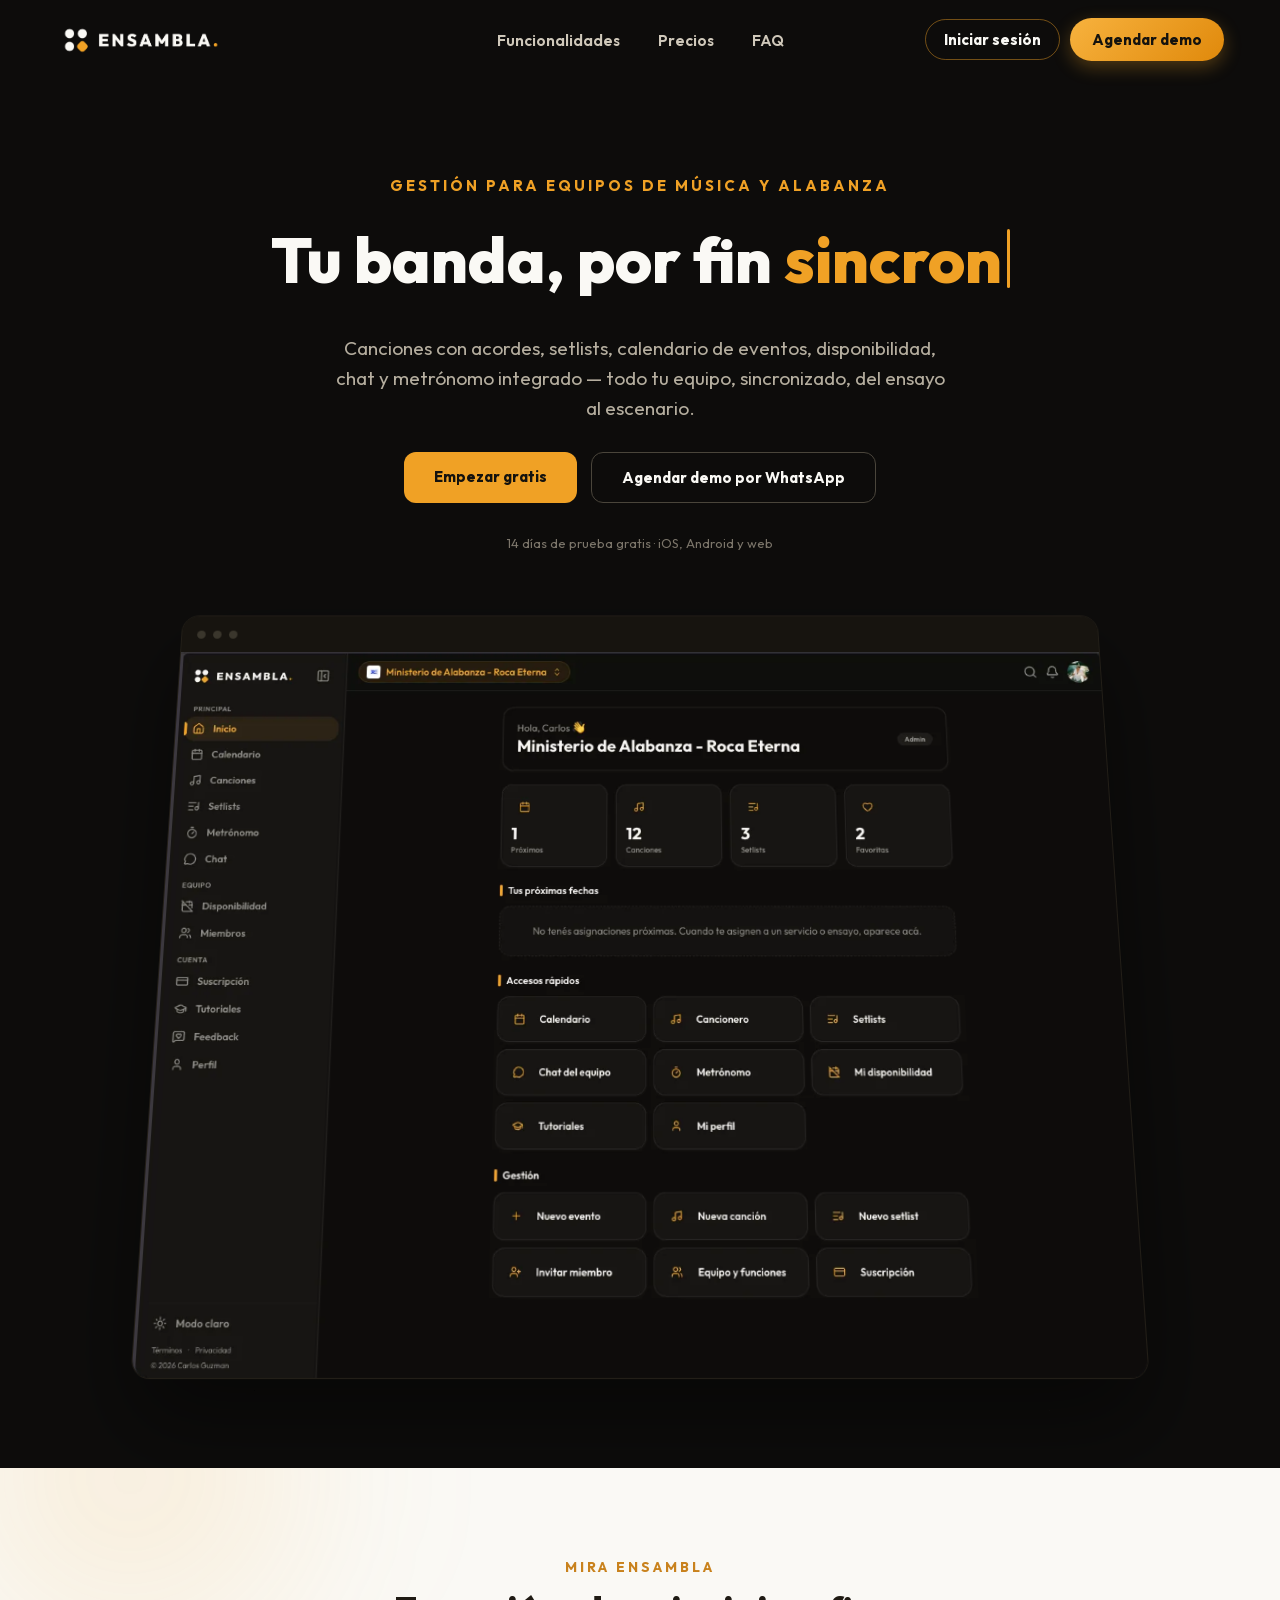
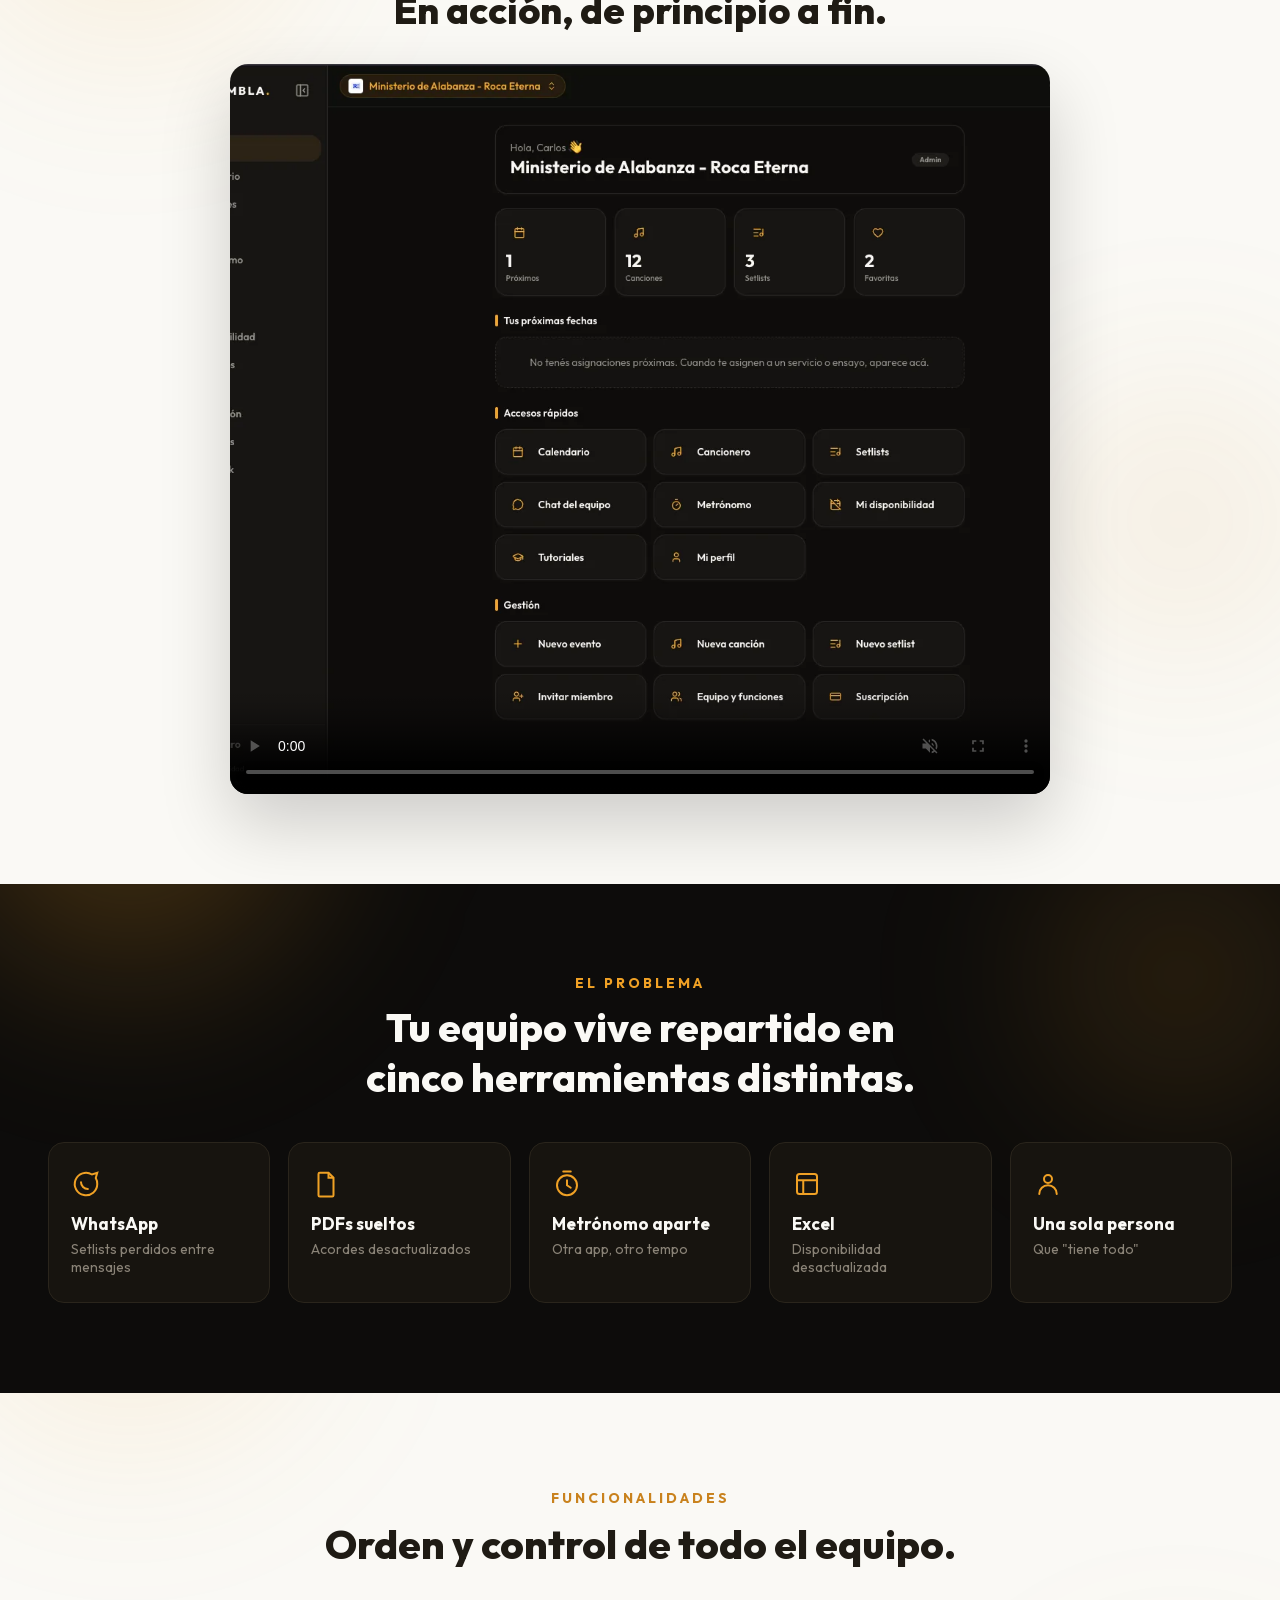
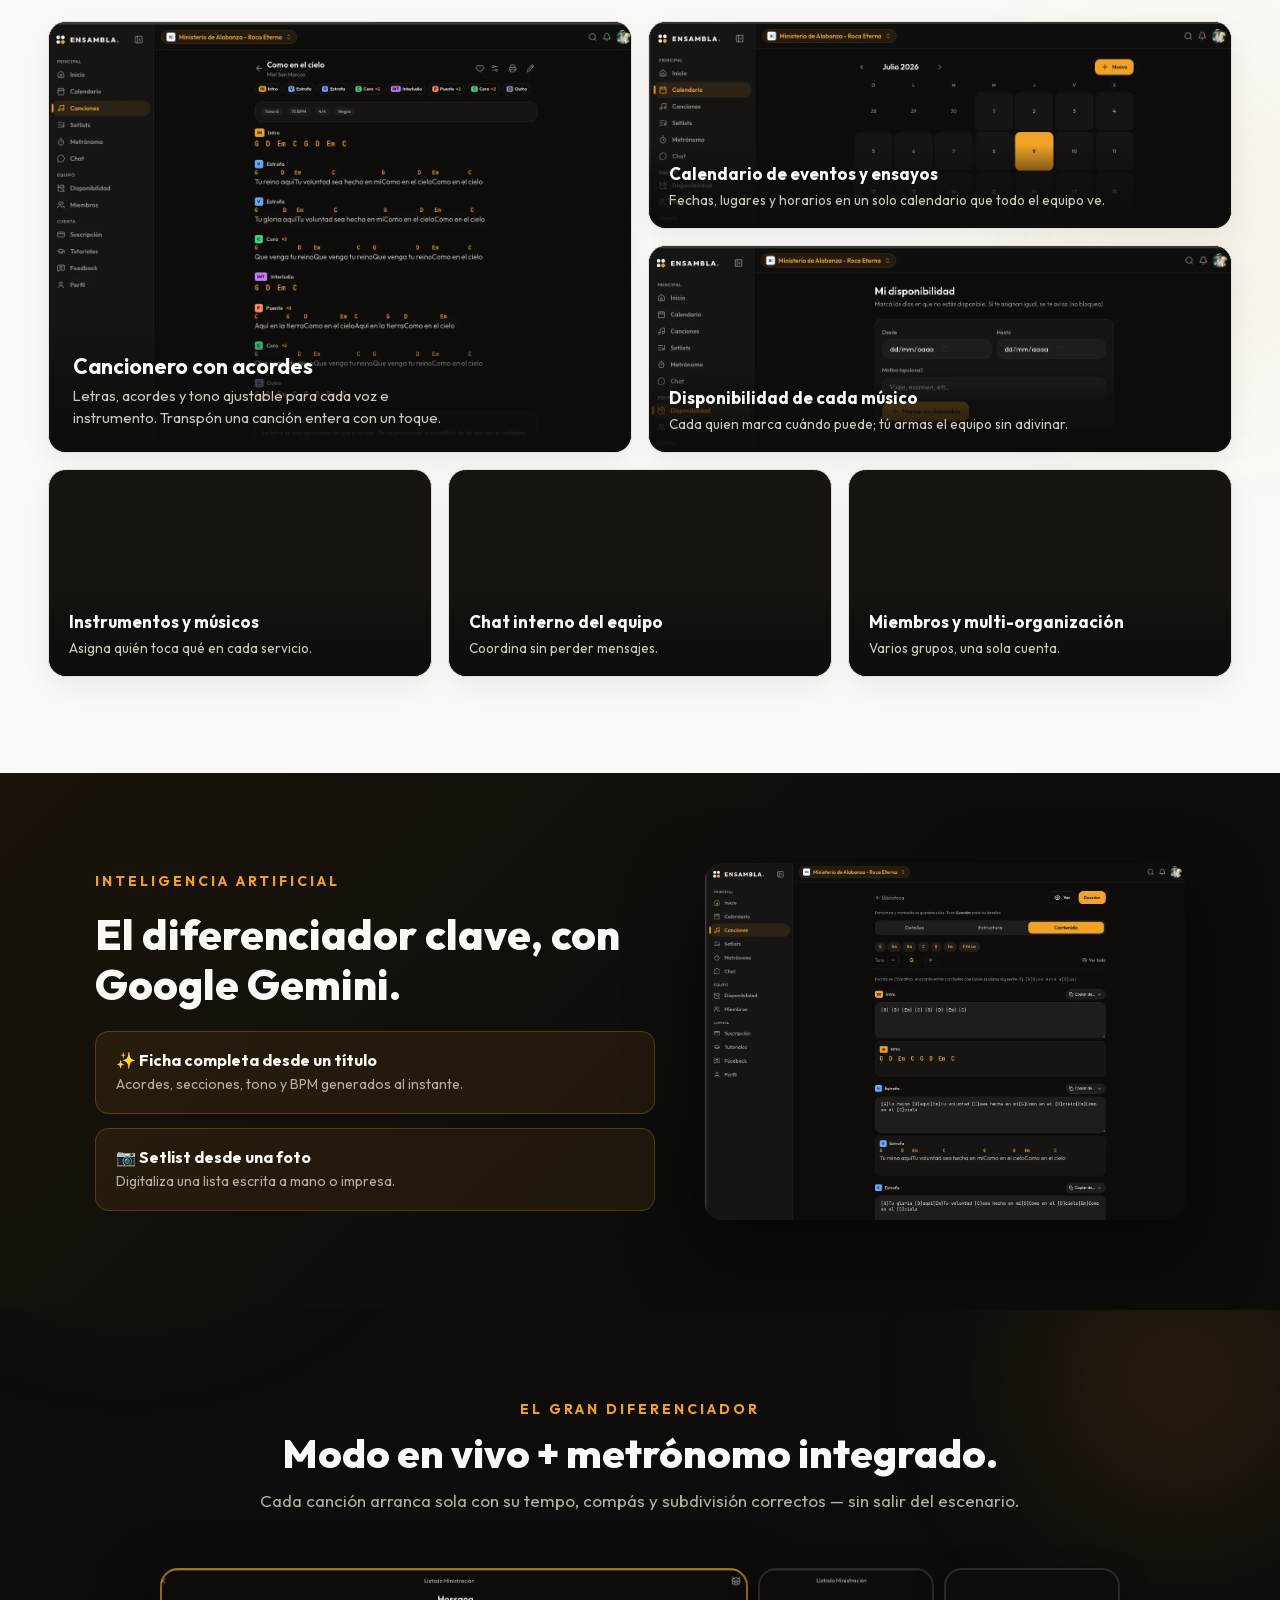
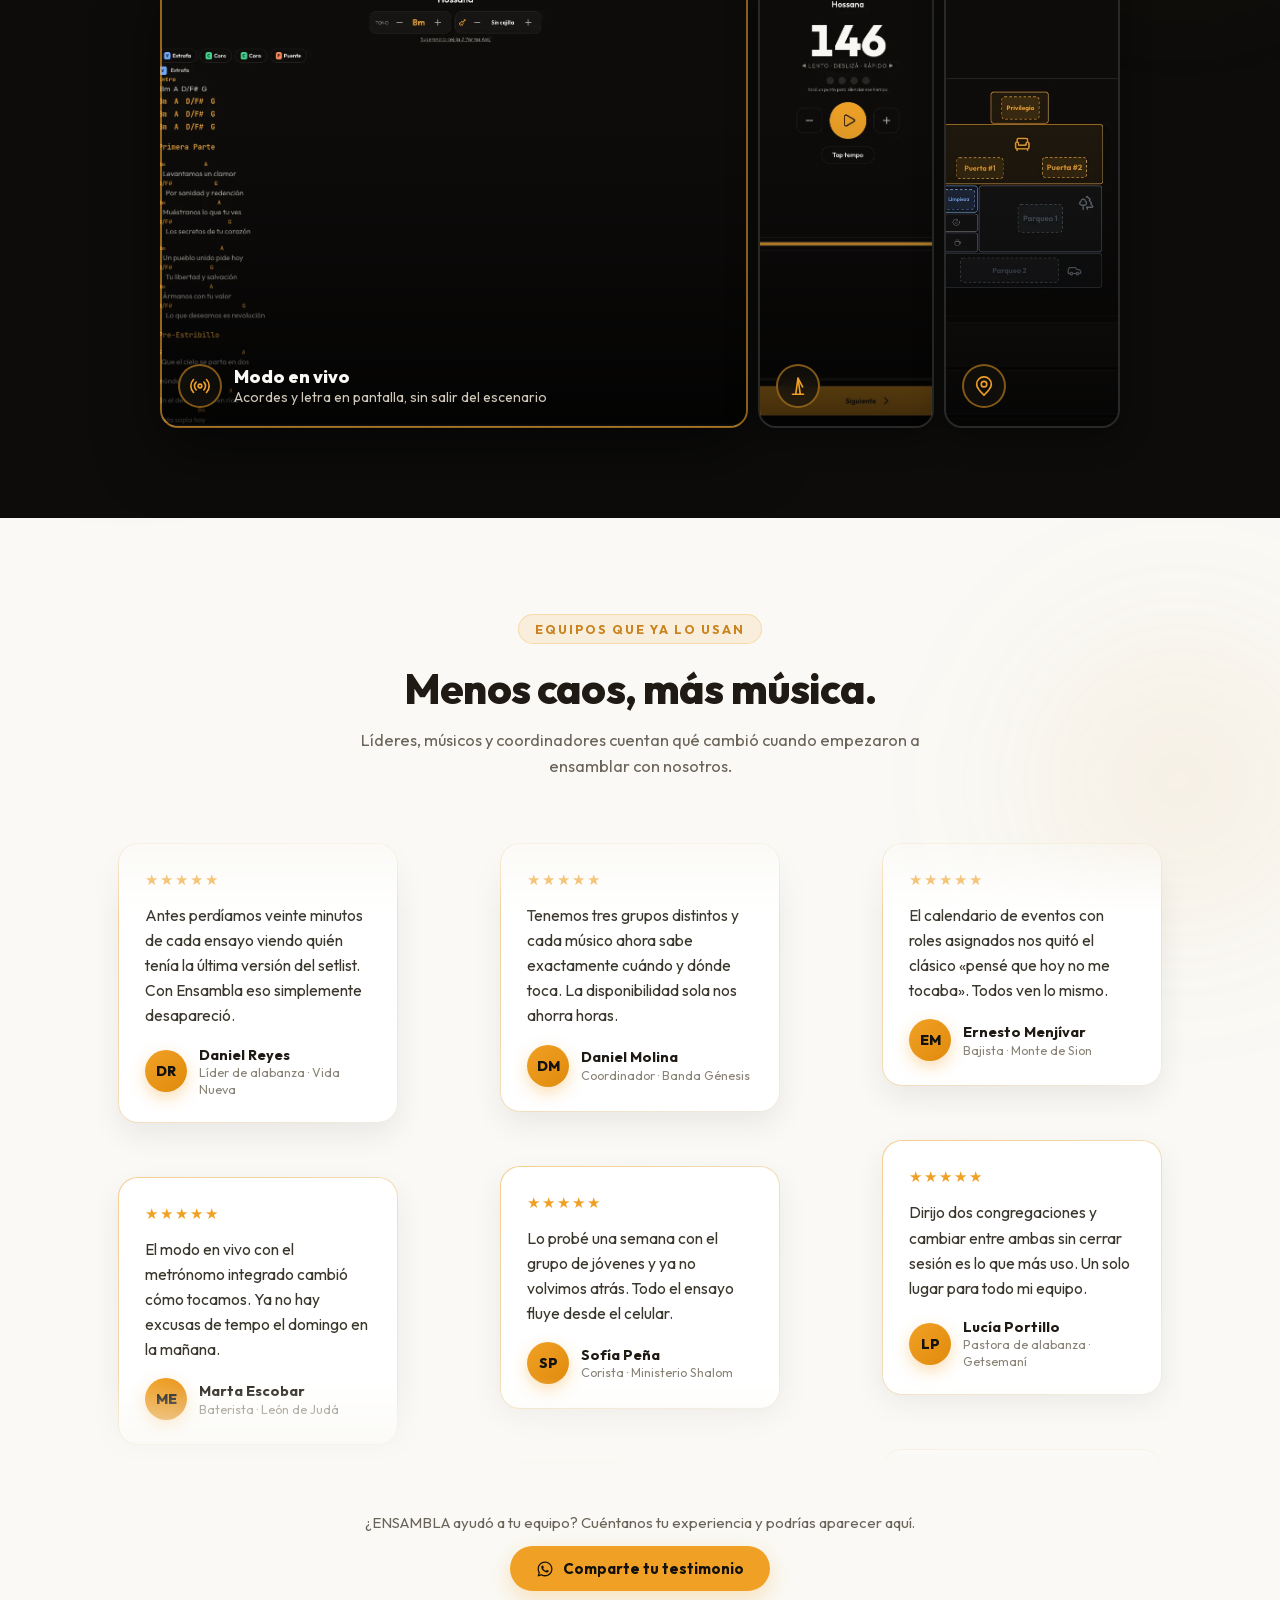
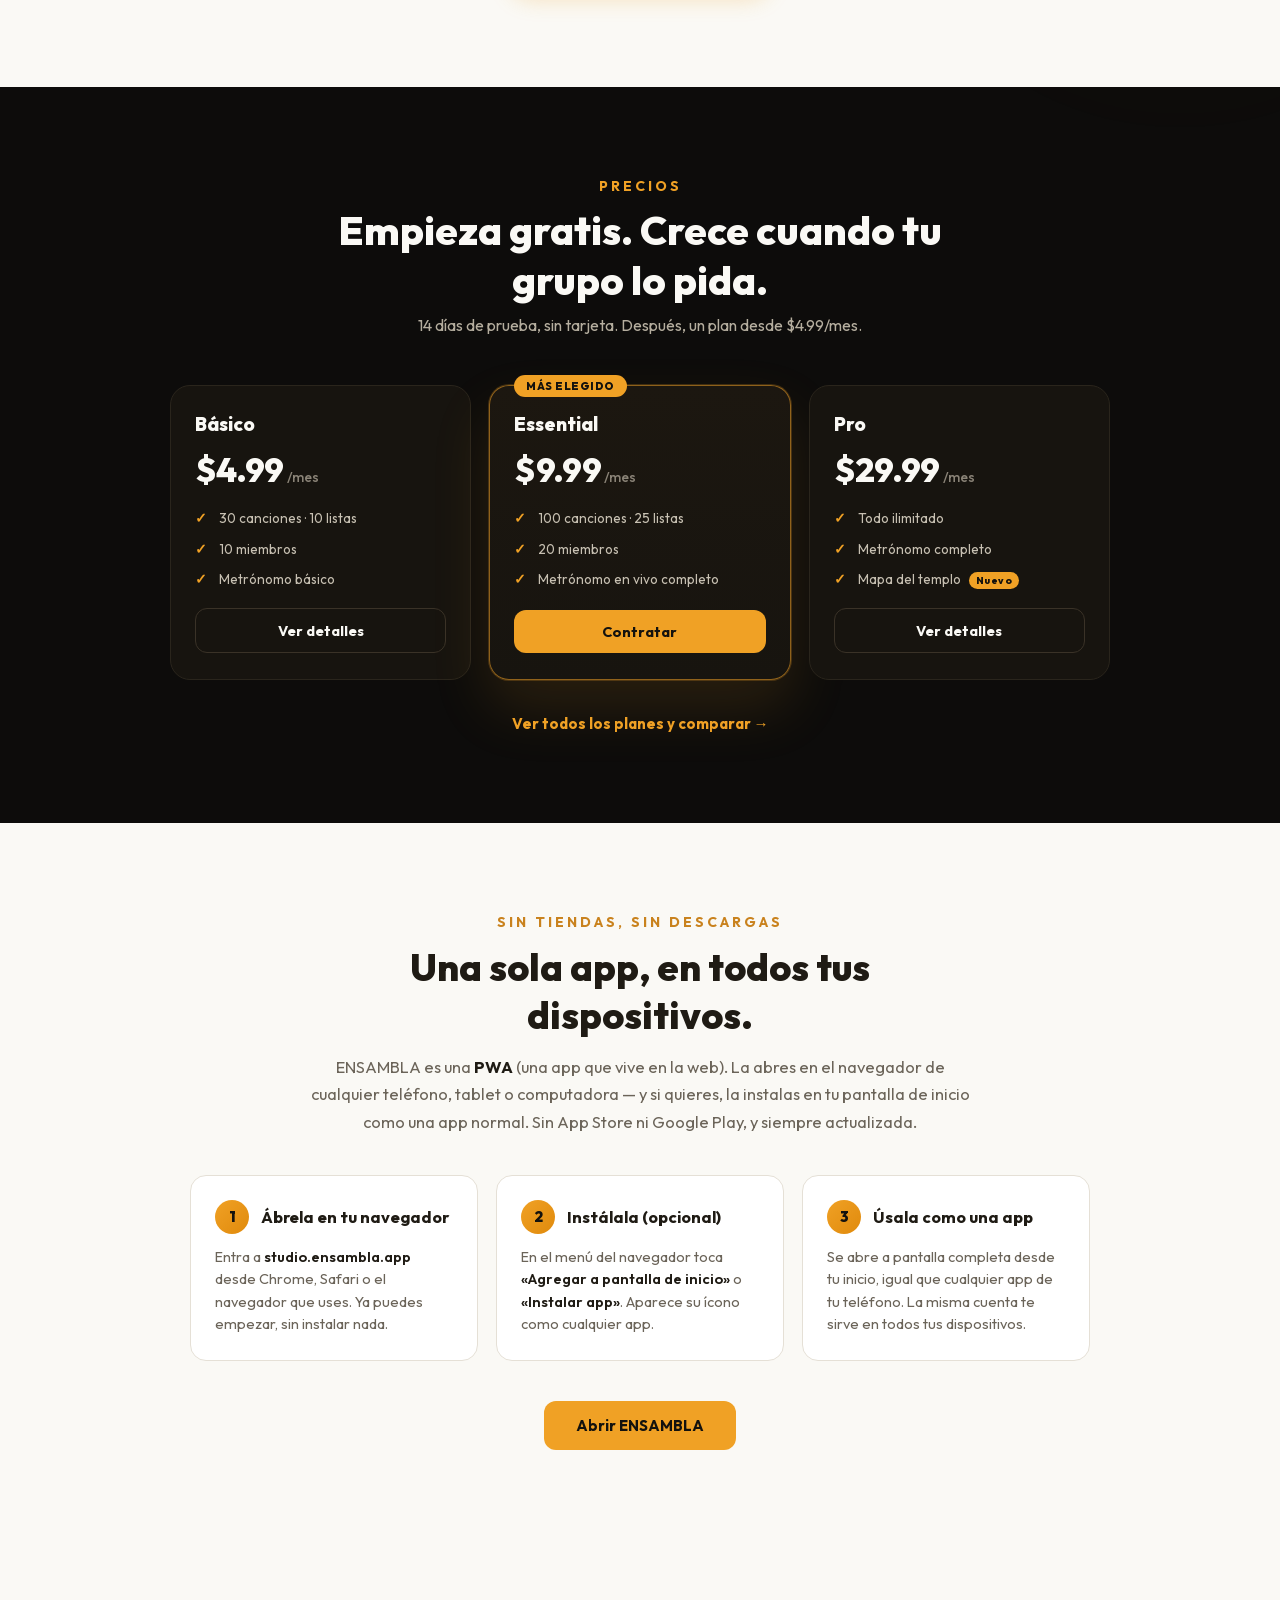
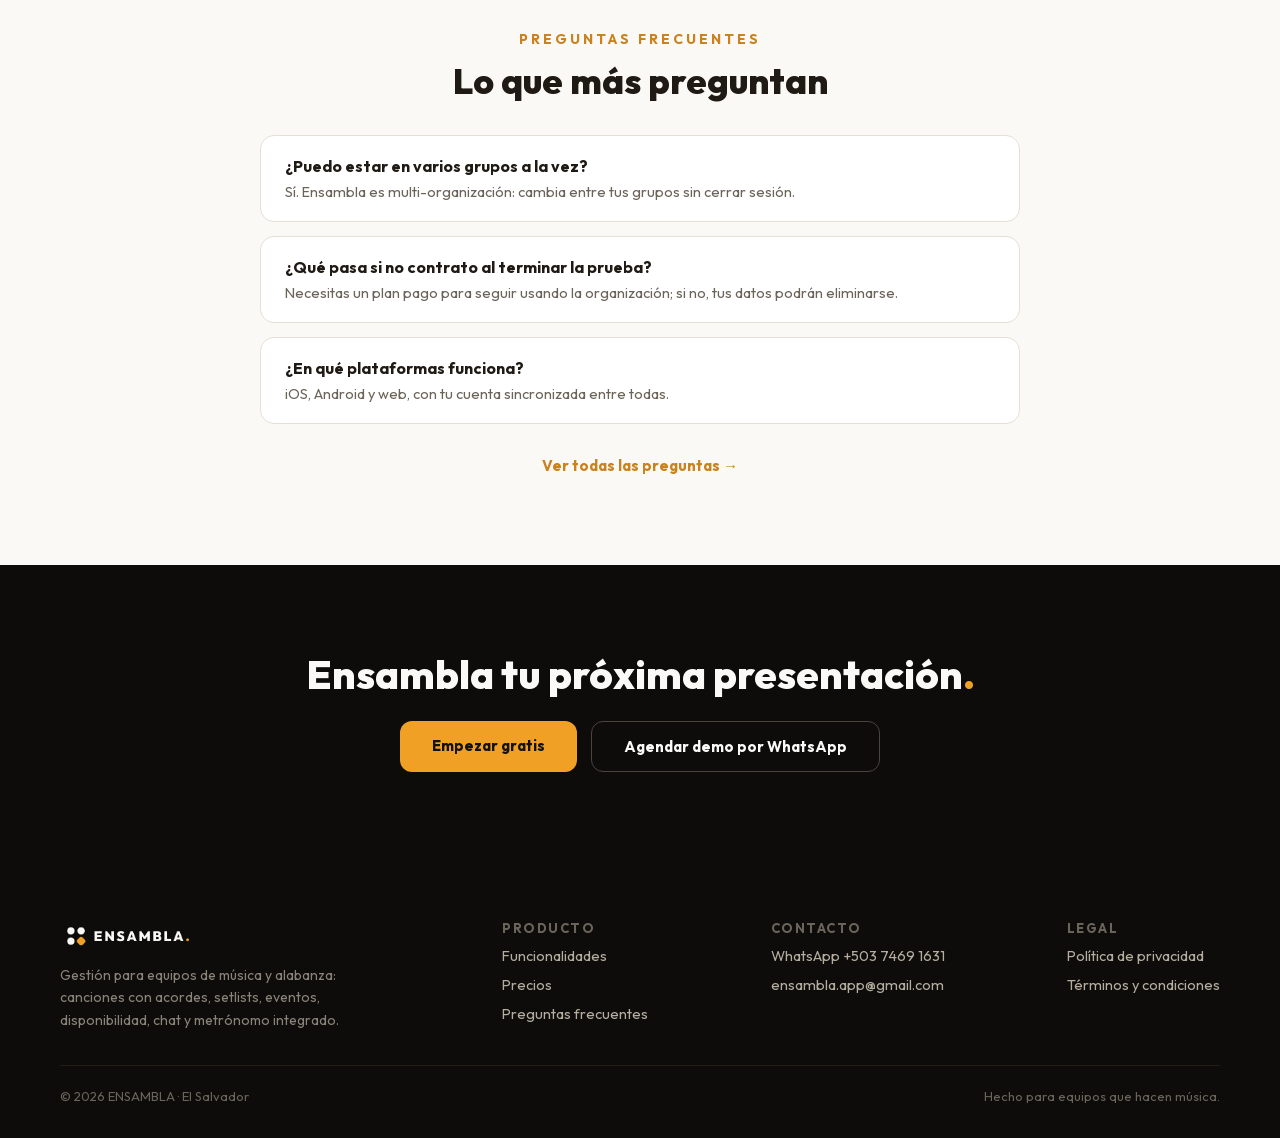
==== commit 1c1b9fb4: "Las updates sec" ====
--- a/index.html
+++ b/index.html
@@ -62,8 +62,8 @@
     <h1 style="font-family: 'Outfit'; font-weight: 800; font-size: clamp(36px,6vw,64px); color: #FAF9F5; margin: 0 0 8px; max-width: 1040px; line-height: 1.15; text-wrap: balance;">Tu banda, por fin <span class="tw" data-words="organizada,sincronizada,afinada,en sintonía,lista"><span class="tw__word">organizada</span><span class="tw__caret" aria-hidden="true"></span></span></h1>
     <p style="font-family: 'Outfit'; font-size: clamp(16px,2vw,19px); line-height: 1.6; color: #B5AE9F; max-width: 640px; margin: 0; text-wrap: pretty;">Canciones con acordes, setlists, calendario de eventos, disponibilidad, chat y metrónomo integrado — todo tu equipo, sincronizado, del ensayo al escenario.</p>
     <div style="display: flex; gap: 14px 14px; flex-wrap: wrap; justify-content: center; row-gap: 16px;">
-      <a href="https://wa.me/50374691631?text=Hola%2C%20quiero%20agendar%20una%20demo%20de%20ENSAMBLA" target="_blank" style="display: inline-block; background: #F0A125; color: #14120E; font-weight: 700; font-size: 15px; padding: 15px 30px; border-radius: 12px; text-decoration: none; white-space: nowrap;">Agendar demo por WhatsApp</a>
-      <a href="precios.html" style="display: inline-block; background: transparent; color: #FAF9F5; border: 1.5px solid #4A453B; font-weight: 700; font-size: 15px; padding: 15px 30px; border-radius: 12px; text-decoration: none; white-space: nowrap;">Ver precios</a>
+      <a href="https://studio.ensambla.app" style="display: inline-block; background: #F0A125; color: #14120E; font-weight: 700; font-size: 15px; padding: 15px 30px; border-radius: 12px; text-decoration: none; white-space: nowrap;">Empezar gratis</a>
+      <a href="https://wa.me/50374691631?text=Hola%2C%20quiero%20agendar%20una%20demo%20de%20ENSAMBLA" target="_blank" style="display: inline-block; background: transparent; color: #FAF9F5; border: 1.5px solid #4A453B; font-weight: 700; font-size: 15px; padding: 15px 30px; border-radius: 12px; text-decoration: none; white-space: nowrap;">Agendar demo por WhatsApp</a>
     </div>
     <div style="font-family: 'Outfit'; font-size: 13px; color: #7B756A; margin-top: 4px;">14 días de prueba gratis · iOS, Android y web</div>
 
@@ -349,7 +349,7 @@
           <span style="width: 34px; height: 34px; flex: none; border-radius: 50%; background: linear-gradient(135deg,#F0A125,#E08A0C); color: #14120E; font-family: 'Outfit'; font-weight: 800; font-size: 15px; display: flex; align-items: center; justify-content: center;">1</span>
           <span style="font-family: 'Outfit'; font-weight: 700; font-size: 16.5px; color: #1F1B14;">Ábrela en tu navegador</span>
         </div>
-        <p style="font-family: 'Outfit'; font-size: 14.5px; line-height: 1.55; color: #6B6459; margin: 0;">Entra a <strong style="color: #1F1B14; font-weight: 600;">ensambla.vercel.app</strong> desde Chrome, Safari o el navegador que uses. Ya puedes empezar, sin instalar nada.</p>
+        <p style="font-family: 'Outfit'; font-size: 14.5px; line-height: 1.55; color: #6B6459; margin: 0;">Entra a <strong style="color: #1F1B14; font-weight: 600;">studio.ensambla.app</strong> desde Chrome, Safari o el navegador que uses. Ya puedes empezar, sin instalar nada.</p>
       </div>
       <div style="background: #FFFFFF; border: 1px solid #E5E0D6; border-radius: 16px; padding: 24px; display: flex; flex-direction: column; gap: 12px;">
         <div style="display: flex; align-items: center; gap: 12px;">
@@ -366,6 +366,7 @@
         <p style="font-family: 'Outfit'; font-size: 14.5px; line-height: 1.55; color: #6B6459; margin: 0;">Se abre a pantalla completa desde tu inicio, igual que cualquier app de tu teléfono. La misma cuenta te sirve en todos tus dispositivos.</p>
       </div>
     </div>
+    <a href="https://studio.ensambla.app" style="display: inline-block; background: #F0A125; color: #14120E; font-weight: 700; font-size: 15px; padding: 15px 32px; border-radius: 12px; text-decoration: none;">Abrir ENSAMBLA</a>
   </div>
 
   <!-- FAQ TEASER -->
@@ -386,7 +387,8 @@
   <div style="background: #0D0C0B; padding: clamp(56px,8vw,84px) clamp(20px,5vw,48px); display: flex; flex-direction: column; align-items: center; gap: 22px; text-align: center;">
     <h2 style="font-family: 'Outfit'; font-weight: 800; font-size: clamp(28px,4vw,40px); color: #FAF9F5; margin: 0; text-wrap: balance;">Ensambla tu próxima presentación<span style="color: #F0A125;">.</span></h2>
     <div style="display: flex; gap: 14px; flex-wrap: wrap; justify-content: center;">
-      <a href="https://wa.me/50374691631?text=Hola%2C%20quiero%20agendar%20una%20demo%20de%20ENSAMBLA" target="_blank" style="background: #F0A125; color: #14120E; font-weight: 700; font-size: 15px; padding: 15px 32px; border-radius: 12px; text-decoration: none;">Agendar demo por WhatsApp</a>
+      <a href="https://studio.ensambla.app" style="background: #F0A125; color: #14120E; font-weight: 700; font-size: 15px; padding: 15px 32px; border-radius: 12px; text-decoration: none;">Empezar gratis</a>
+      <a href="https://wa.me/50374691631?text=Hola%2C%20quiero%20agendar%20una%20demo%20de%20ENSAMBLA" target="_blank" style="background: transparent; color: #FAF9F5; border: 1.5px solid #4A453B; font-weight: 700; font-size: 15px; padding: 15px 32px; border-radius: 12px; text-decoration: none;">Agendar demo por WhatsApp</a>
     </div>
   </div>
 
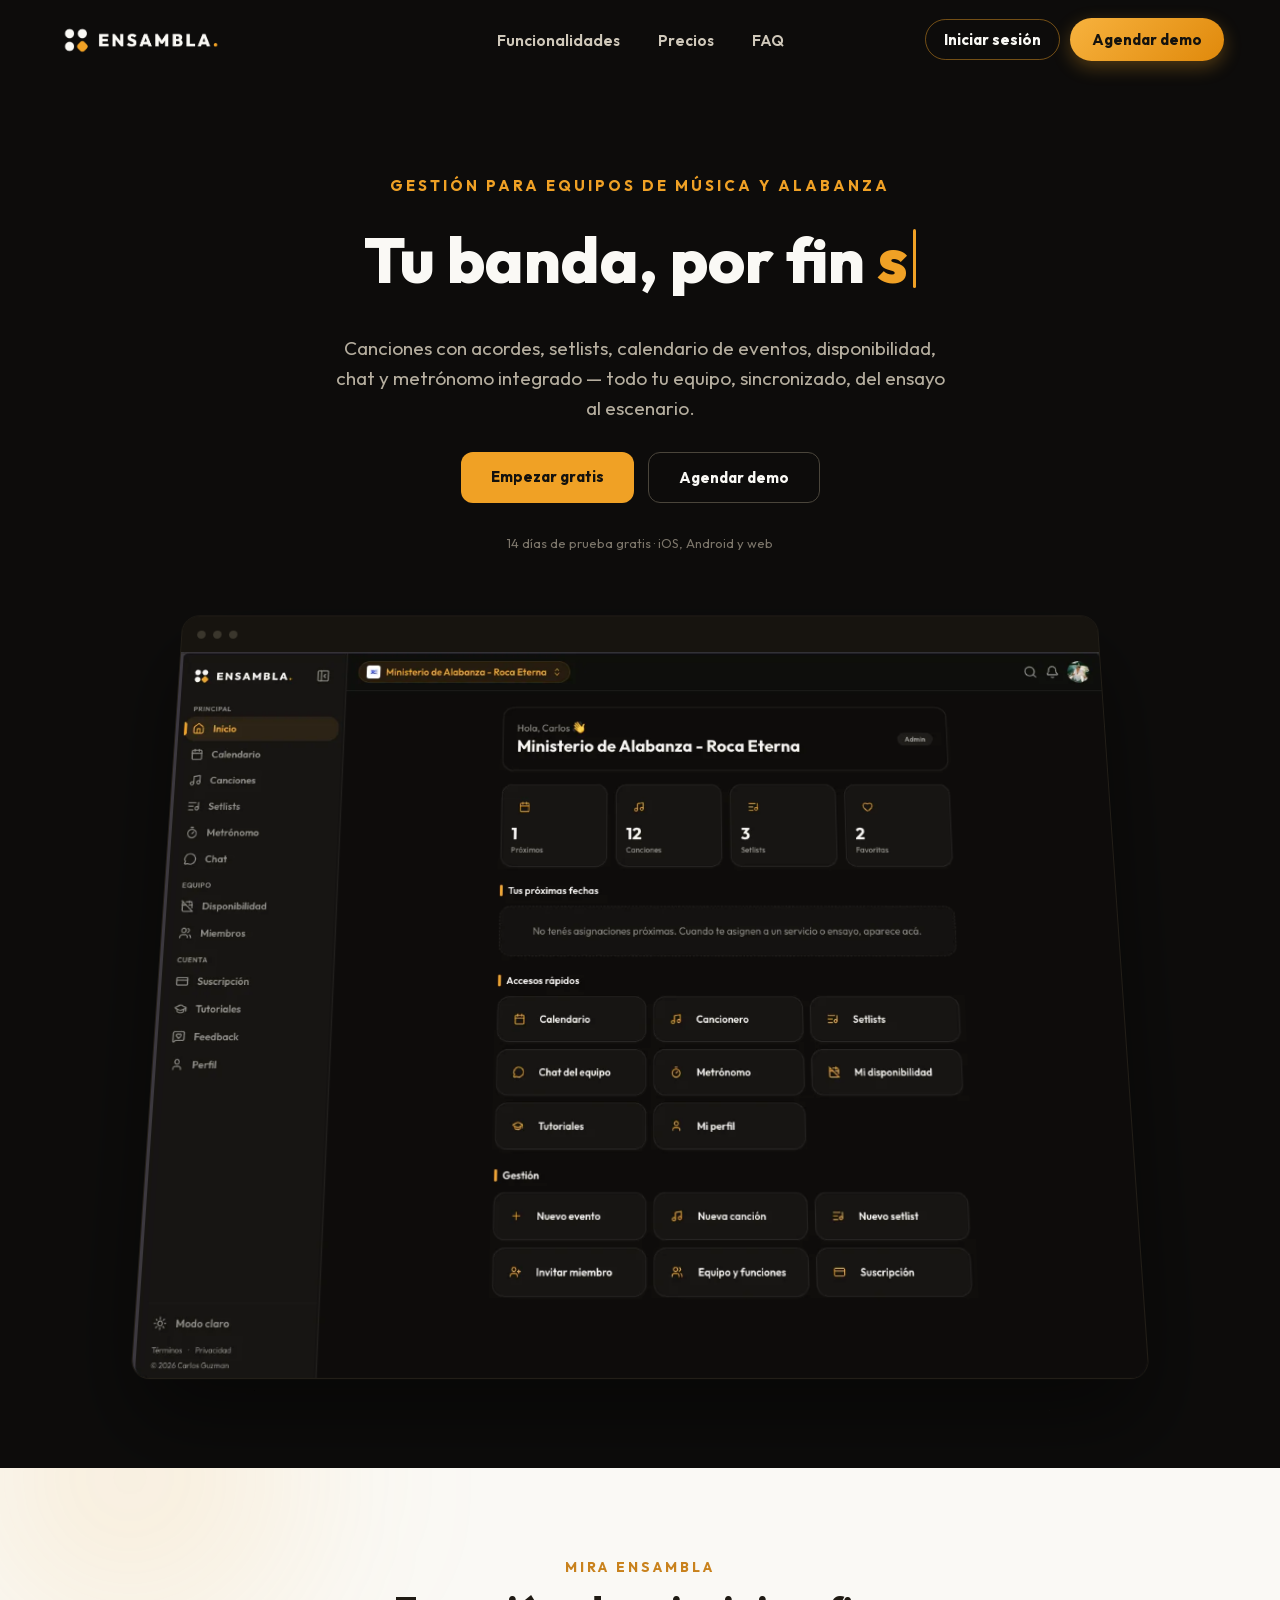
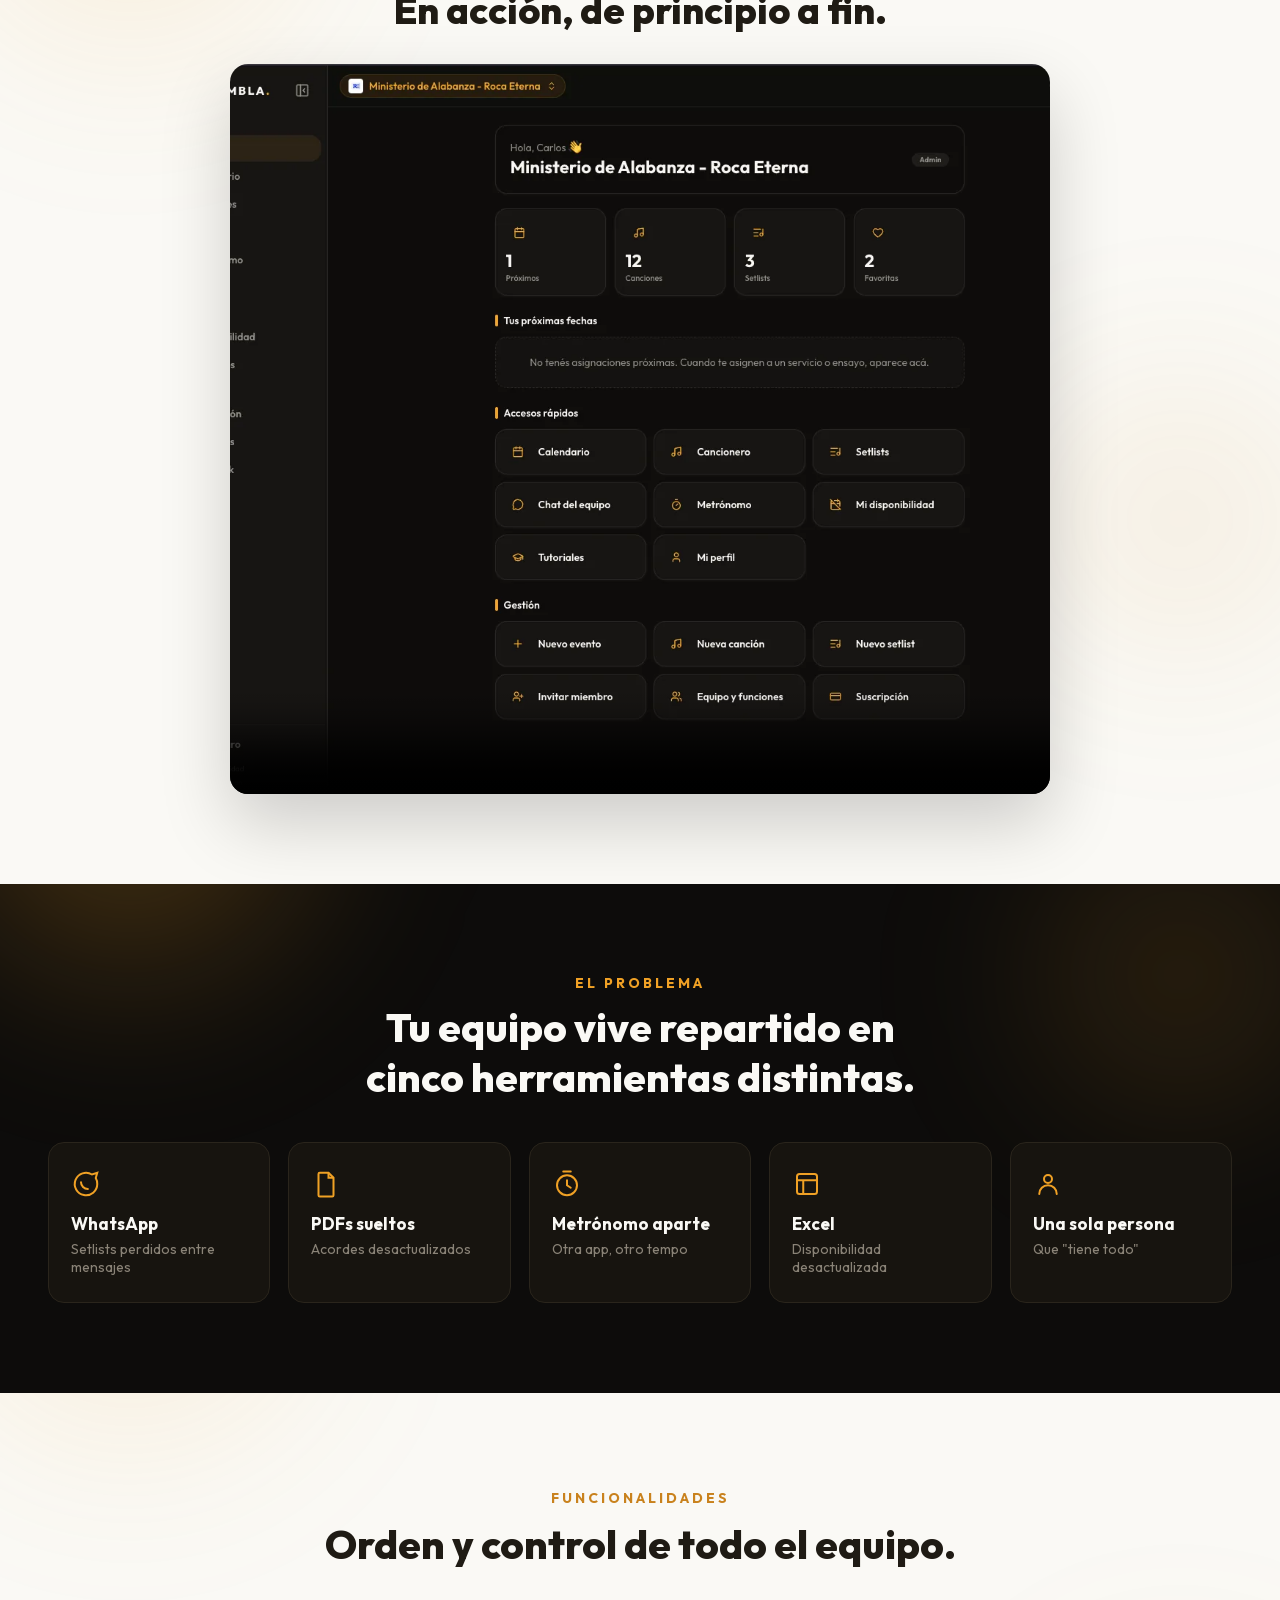
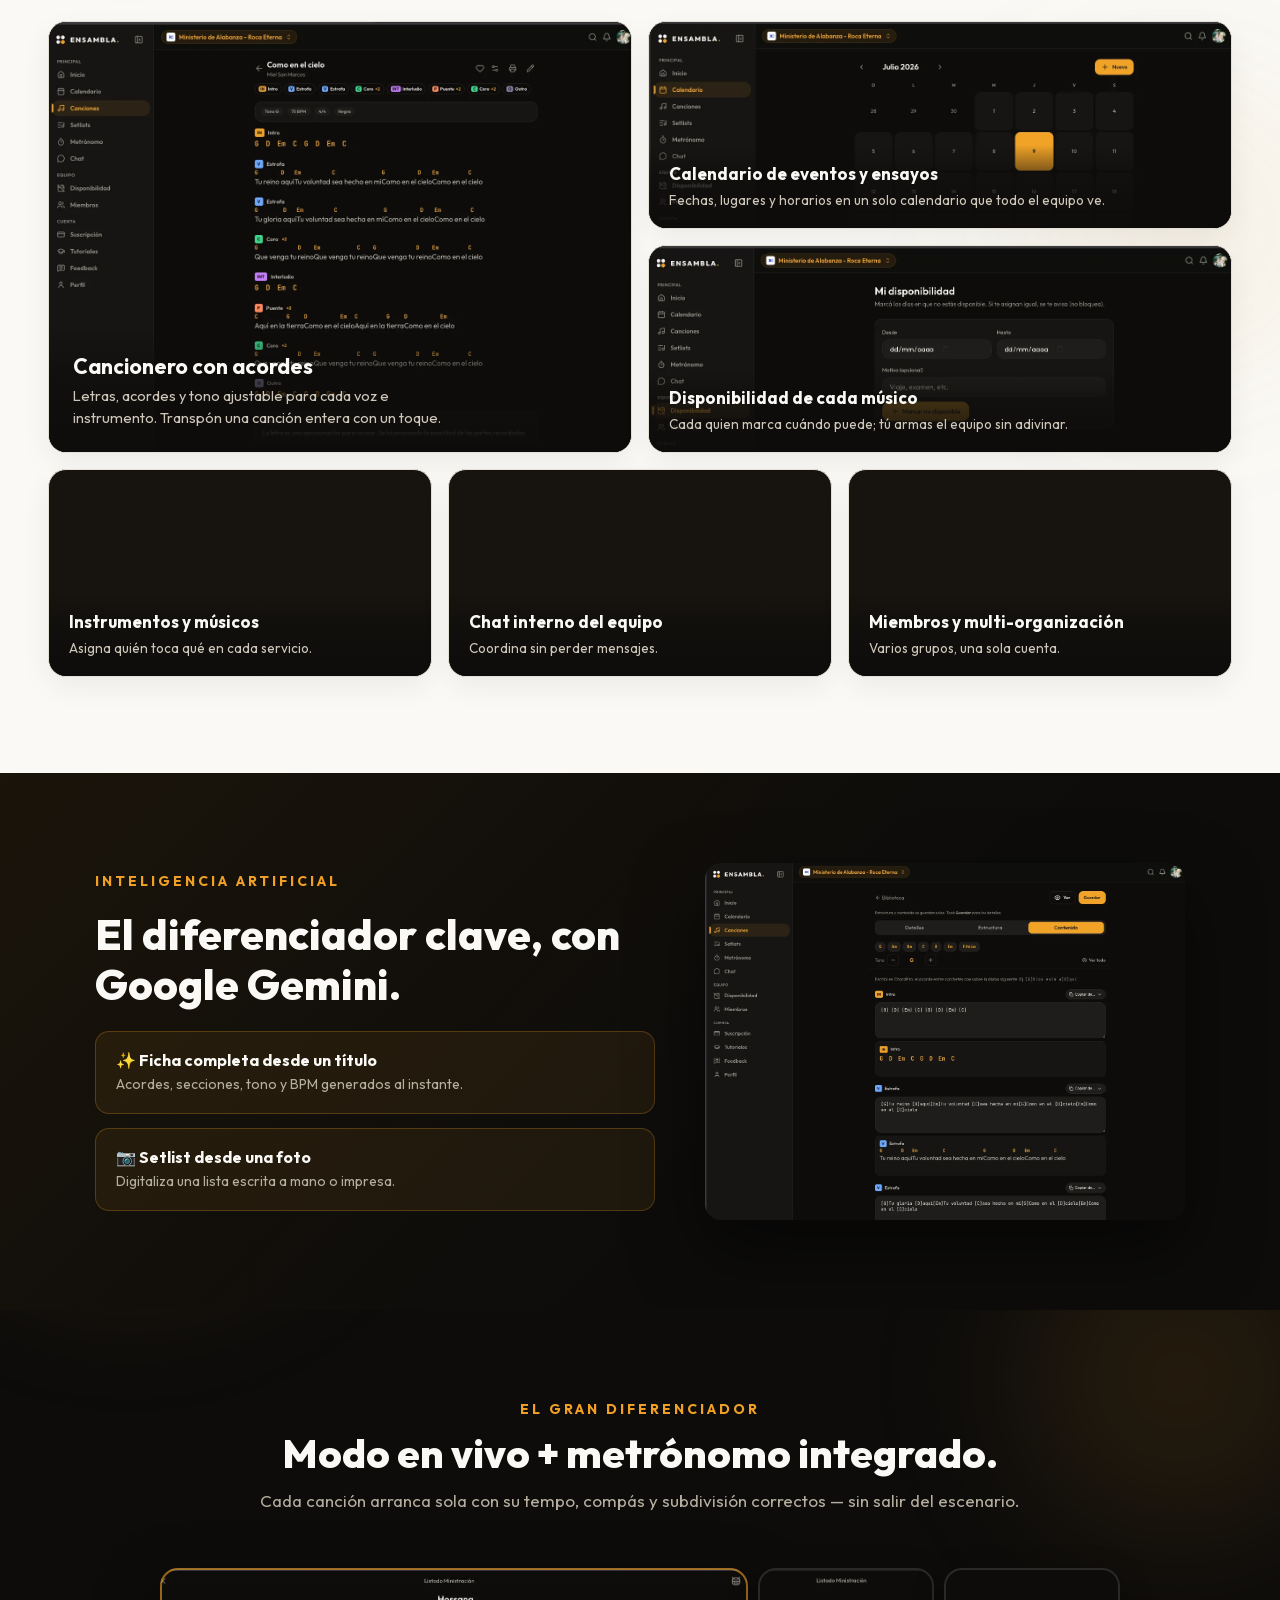
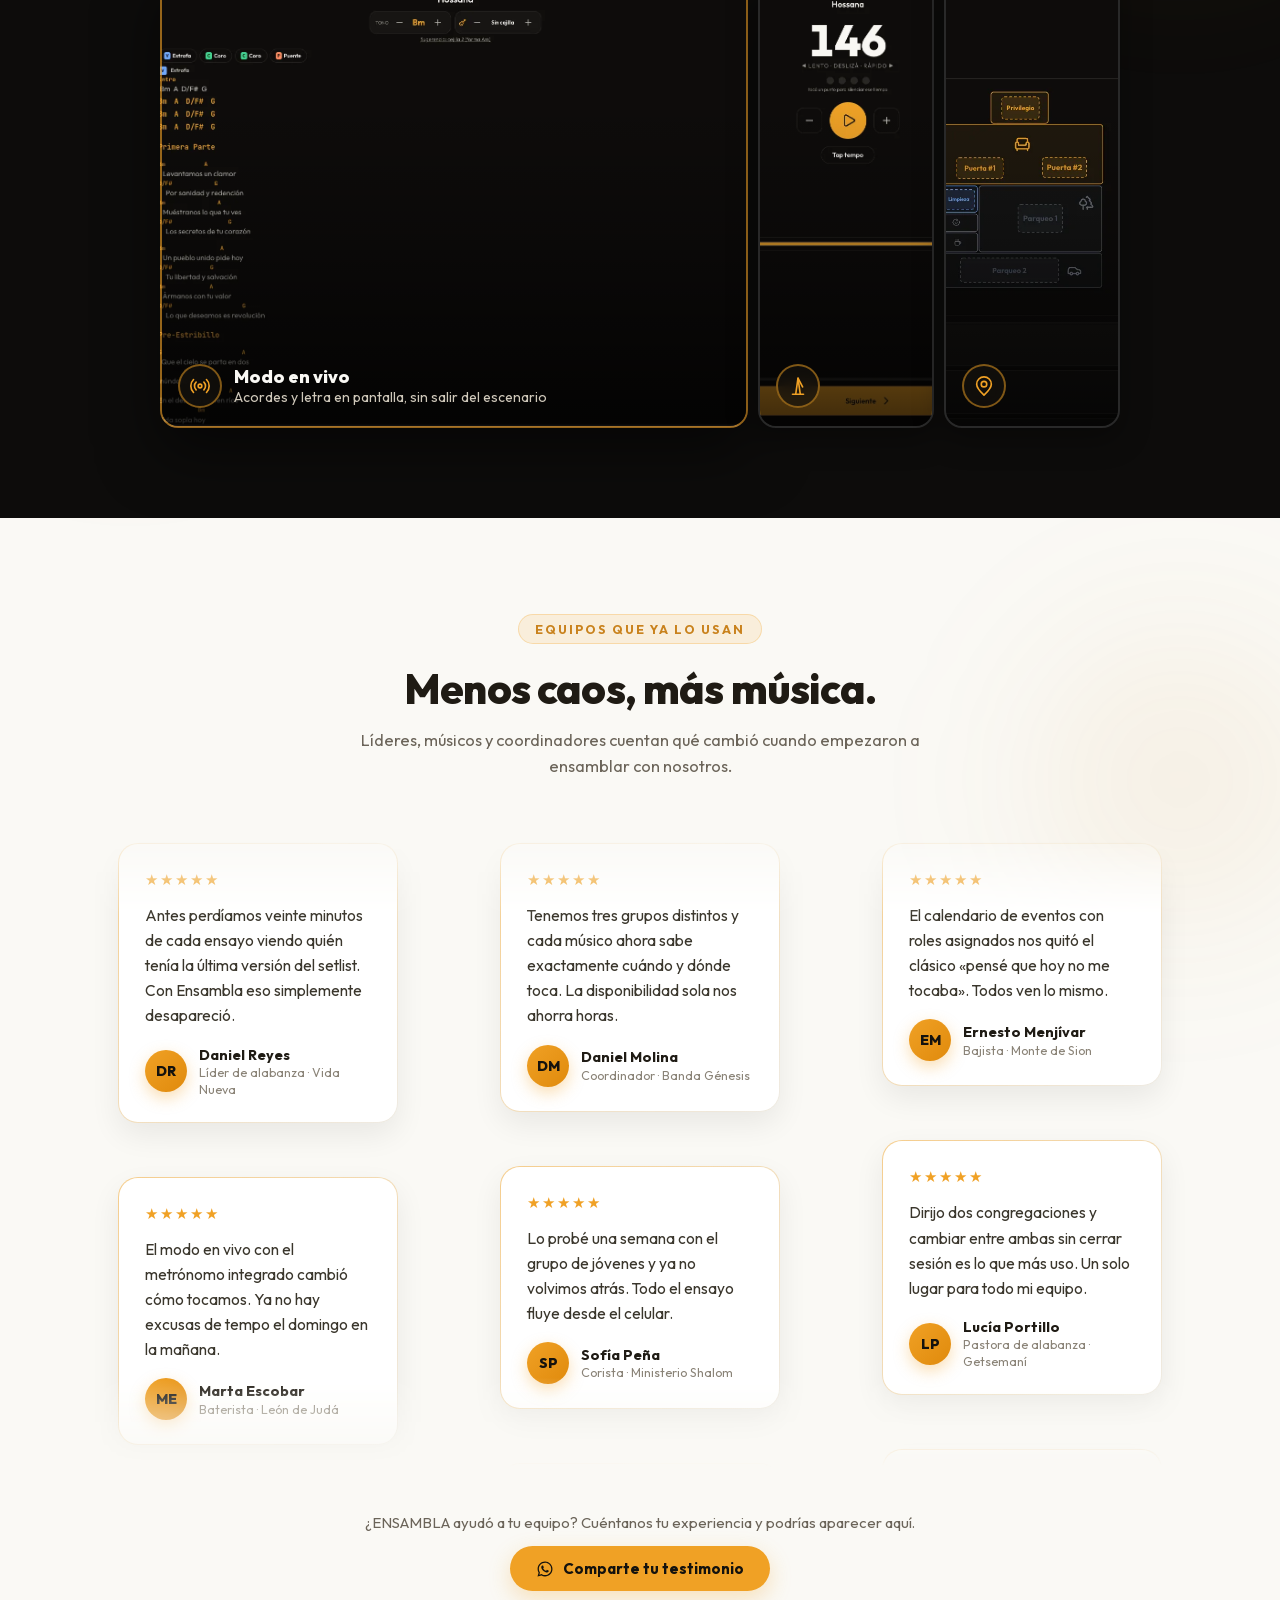
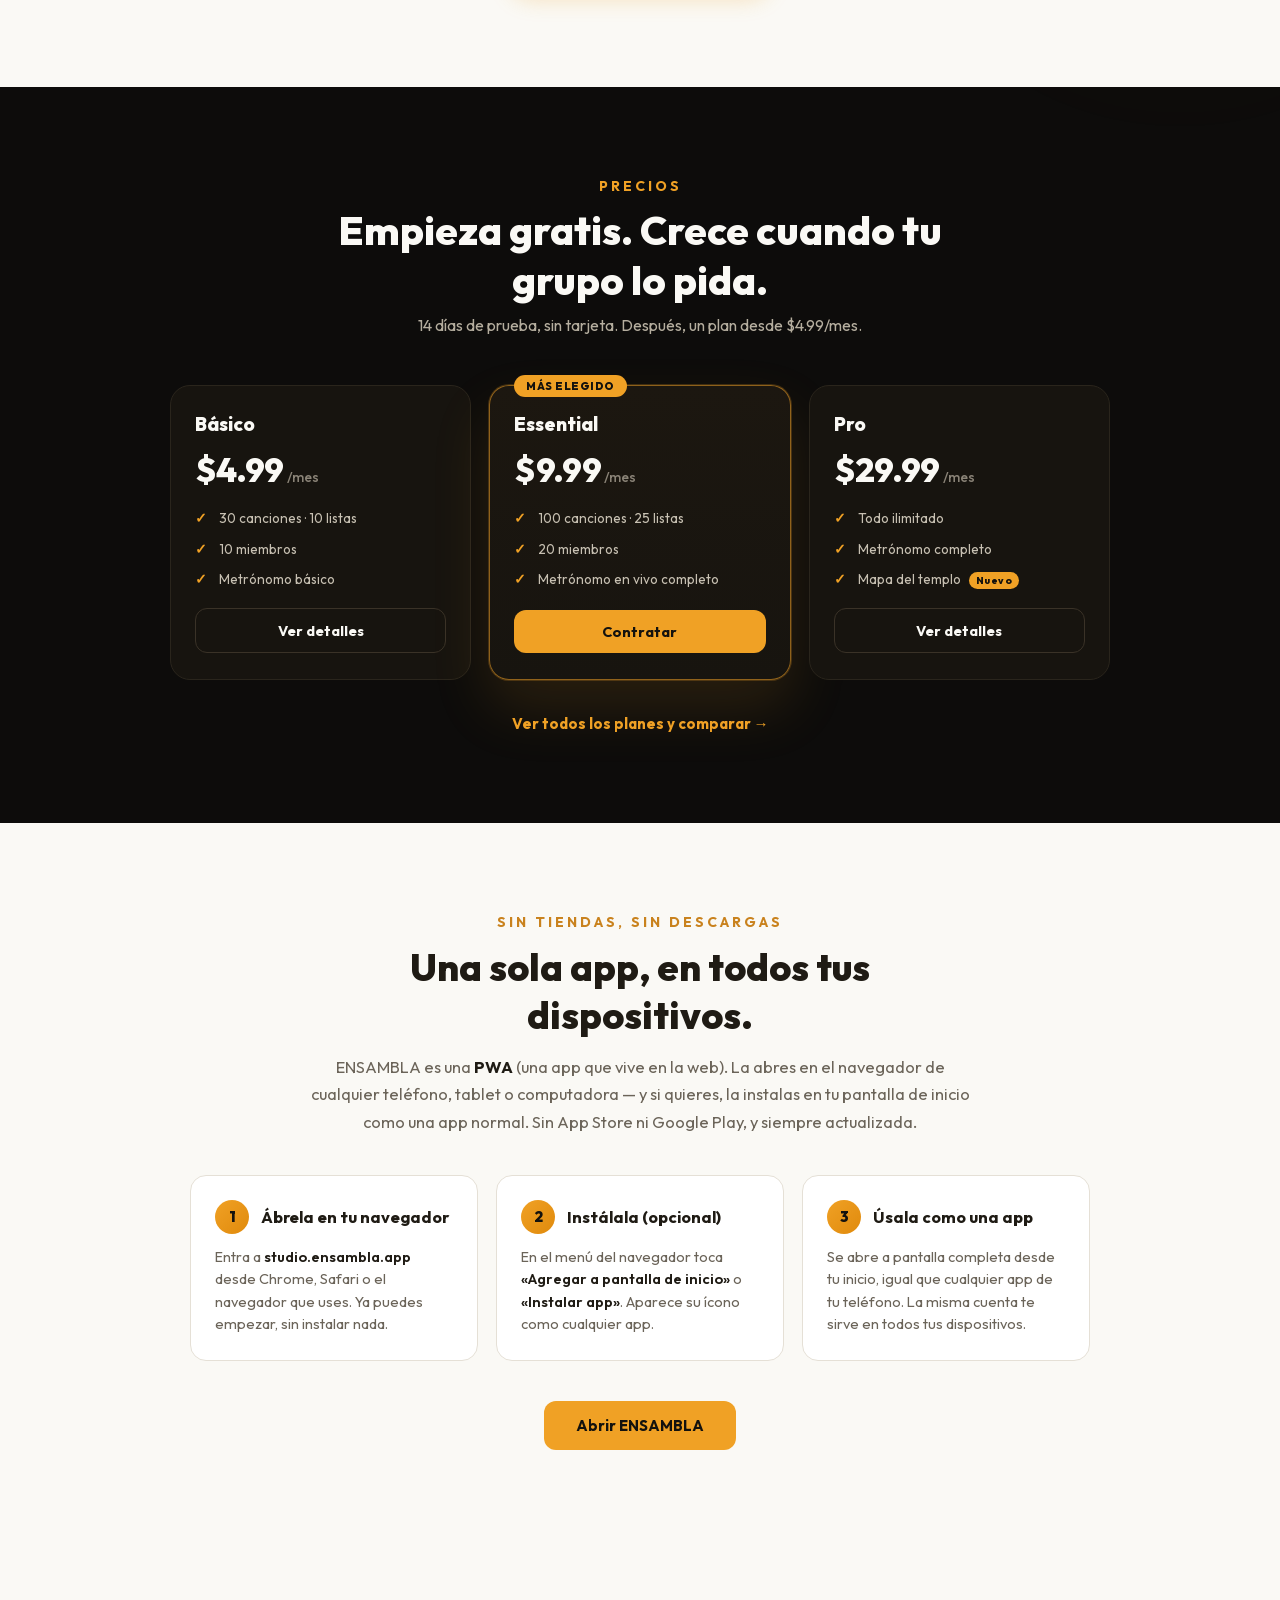
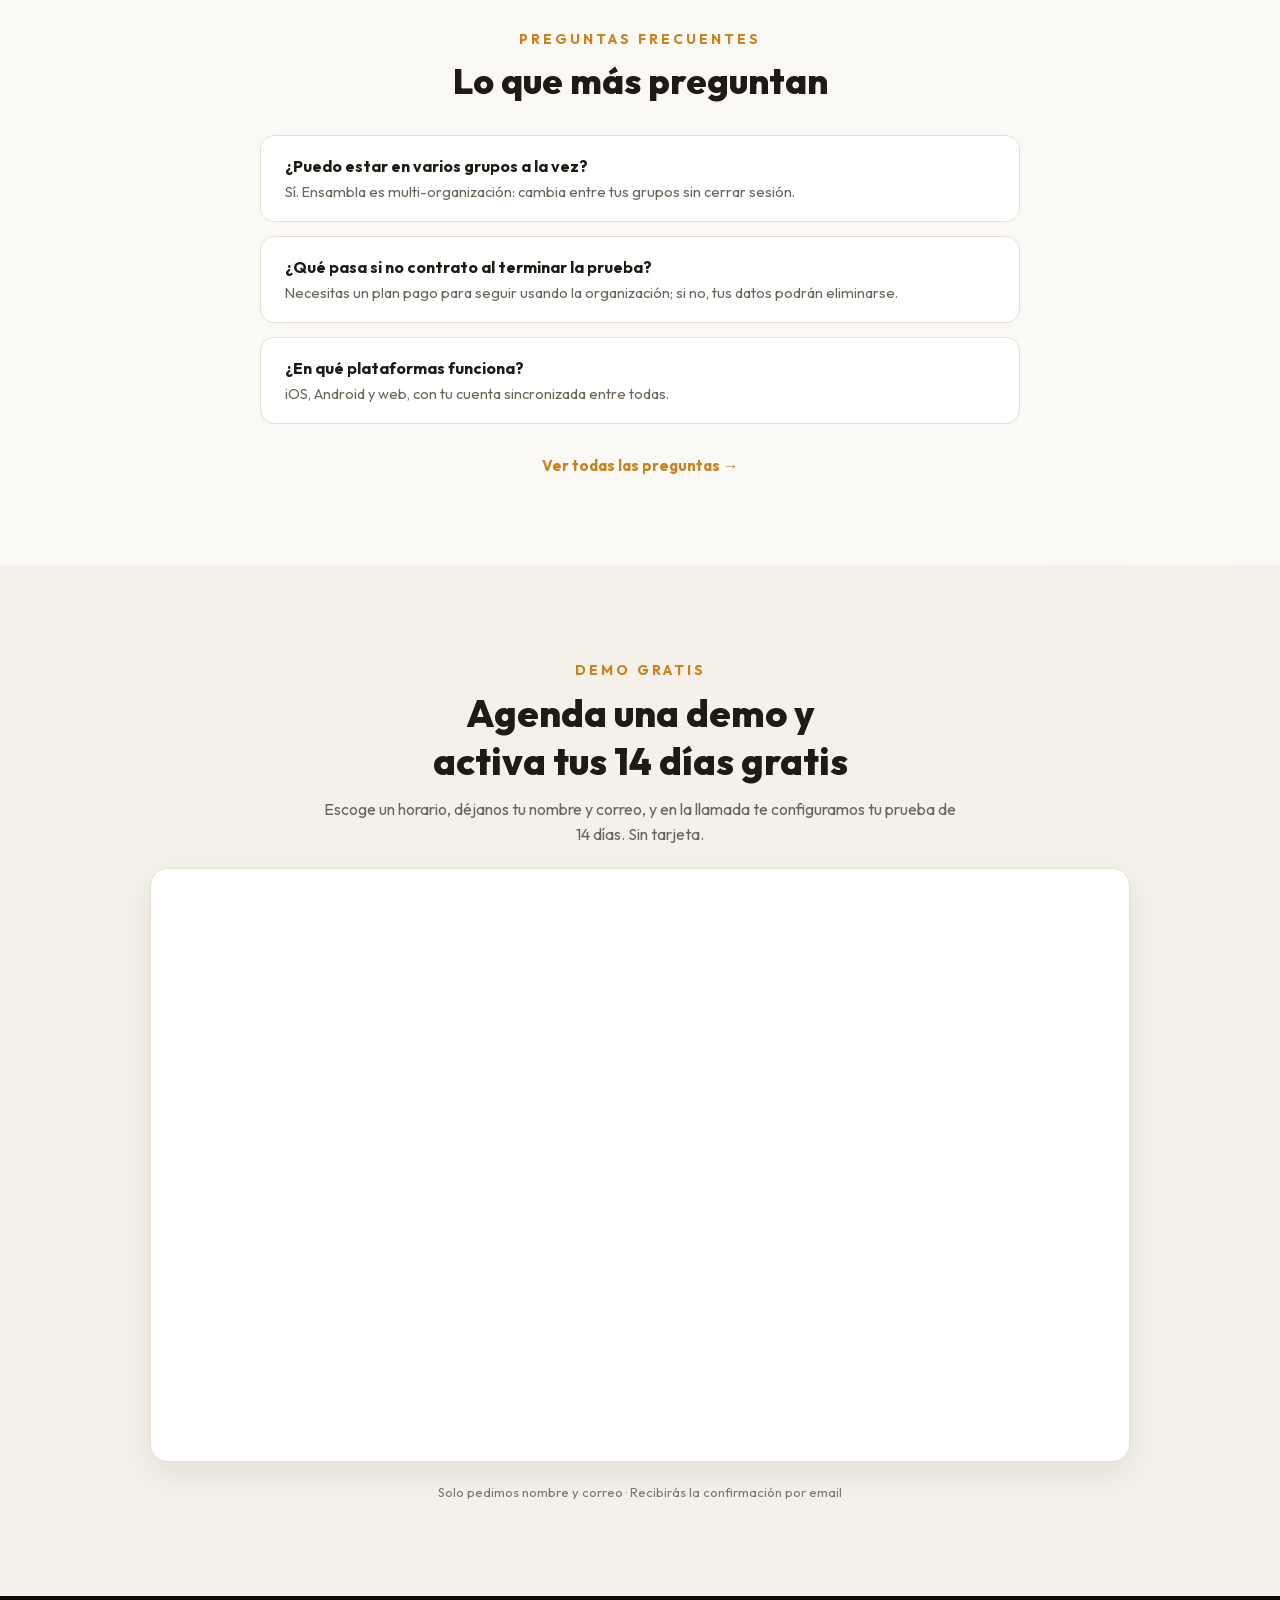
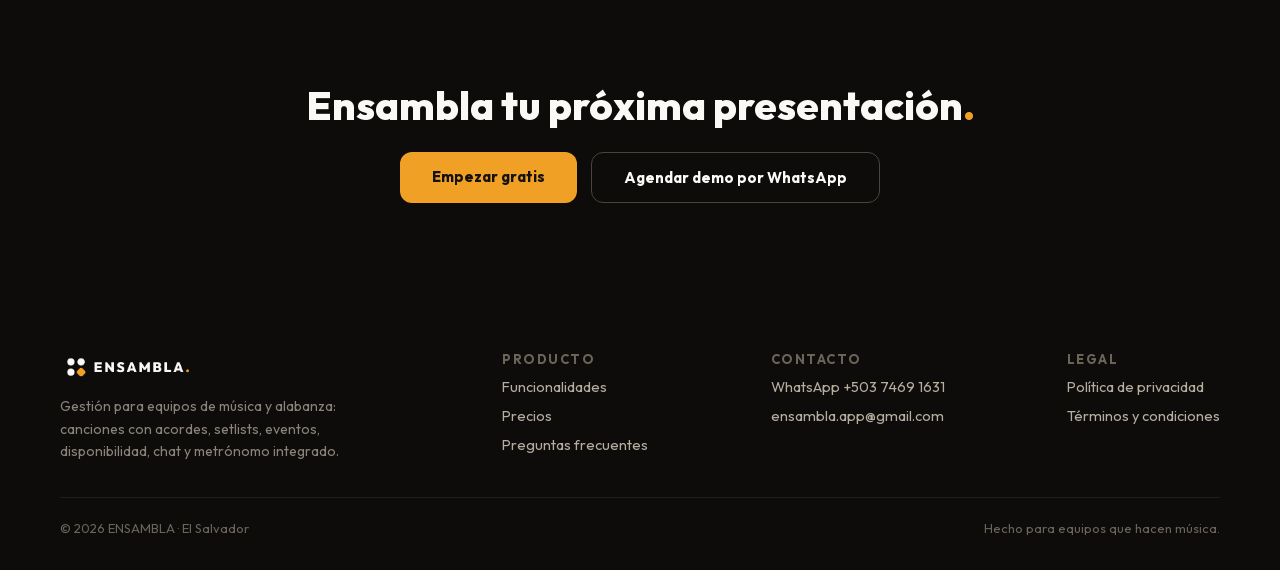
==== commit 673229b1: "Clalendar appointment" ====
--- a/index.html
+++ b/index.html
@@ -51,7 +51,7 @@
     </nav>
     <div class="nav__actions">
       <a class="nav__login" href="https://studio.ensambla.app" title="Iniciar sesión en ENSAMBLA">Iniciar sesión</a>
-      <a class="nav__cta" href="https://wa.me/50374691631?text=Hola%2C%20quiero%20agendar%20una%20demo%20de%20ENSAMBLA" target="_blank" rel="noopener" title="Agendar demo por WhatsApp">Agendar demo</a>
+      <a class="nav__cta" href="index.html#demo" title="Agendar una demo gratis">Agendar demo</a>
     </div>
   </div>
 </header>
@@ -63,7 +63,7 @@
     <p style="font-family: 'Outfit'; font-size: clamp(16px,2vw,19px); line-height: 1.6; color: #B5AE9F; max-width: 640px; margin: 0; text-wrap: pretty;">Canciones con acordes, setlists, calendario de eventos, disponibilidad, chat y metrónomo integrado — todo tu equipo, sincronizado, del ensayo al escenario.</p>
     <div style="display: flex; gap: 14px 14px; flex-wrap: wrap; justify-content: center; row-gap: 16px;">
       <a href="https://studio.ensambla.app" style="display: inline-block; background: #F0A125; color: #14120E; font-weight: 700; font-size: 15px; padding: 15px 30px; border-radius: 12px; text-decoration: none; white-space: nowrap;">Empezar gratis</a>
-      <a href="https://wa.me/50374691631?text=Hola%2C%20quiero%20agendar%20una%20demo%20de%20ENSAMBLA" target="_blank" style="display: inline-block; background: transparent; color: #FAF9F5; border: 1.5px solid #4A453B; font-weight: 700; font-size: 15px; padding: 15px 30px; border-radius: 12px; text-decoration: none; white-space: nowrap;">Agendar demo por WhatsApp</a>
+      <a href="#demo" style="display: inline-block; background: transparent; color: #FAF9F5; border: 1.5px solid #4A453B; font-weight: 700; font-size: 15px; padding: 15px 30px; border-radius: 12px; text-decoration: none; white-space: nowrap;">Agendar demo</a>
     </div>
     <div style="font-family: 'Outfit'; font-size: 13px; color: #7B756A; margin-top: 4px;">14 días de prueba gratis · iOS, Android y web</div>
 
@@ -381,6 +381,26 @@
       <div style="background: #FFFFFF; border: 1px solid #E5E0D6; border-radius: 14px; padding: 20px 24px;"><div style="font-family: 'Outfit'; font-weight: 700; font-size: 16px; color: #1F1B14;">¿En qué plataformas funciona?</div><div style="font-family: 'Outfit'; font-size: 14.5px; color: #6B6459; margin-top: 6px;">iOS, Android y web, con tu cuenta sincronizada entre todas.</div></div>
     </div>
     <a href="faq.html" style="font-family: 'Outfit'; font-weight: 700; font-size: 15px; color: #C9821D; text-decoration: none;">Ver todas las preguntas →</a>
+  </div>
+
+  <!-- AGENDAR DEMO -->
+  <div id="demo" style="background: #F4F1EA; padding: clamp(56px,8vw,96px) clamp(20px,5vw,48px); display: flex; flex-direction: column; align-items: center; gap: 22px;">
+    <div style="text-align: center; max-width: 640px;">
+      <div style="font-family: 'Outfit'; font-weight: 700; font-size: 14px; letter-spacing: 3px; color: #C9821D;">DEMO GRATIS</div>
+      <h2 style="font-family: 'Outfit'; font-weight: 800; font-size: clamp(26px,4vw,38px); color: #1F1B14; margin: 10px 0 0; text-wrap: balance;">Agenda una demo y activa tus 14 días gratis</h2>
+      <p style="font-family: 'Outfit'; font-size: 16px; line-height: 1.55; color: #6B6459; margin: 12px 0 0;">Escoge un horario, déjanos tu nombre y correo, y en la llamada te configuramos tu prueba de 14 días. Sin tarjeta.</p>
+    </div>
+    <div style="width: 100%; max-width: 980px; background: #FFFFFF; border: 1px solid #E5E0D6; border-radius: 18px; padding: clamp(8px,2vw,16px); box-shadow: 0 12px 34px rgba(20,18,14,.08);">
+      <!-- Cal.com inline embed — reemplaza "ensambla/demo" por tu calLink real -->
+      <div style="width:100%;height:100%;overflow:auto;min-height:560px" id="cal-inline-demo"></div>
+      <script type="text/javascript">
+        (function (C, A, L) { let p = function (a, ar) { a.q.push(ar); }; let d = C.document; C.Cal = C.Cal || function () { let cal = C.Cal; let ar = arguments; if (!cal.loaded) { cal.ns = {}; cal.q = cal.q || []; d.head.appendChild(d.createElement("script")).src = A; cal.loaded = true; } if (ar[0] === L) { const api = function () { p(api, arguments); }; const namespace = ar[1]; api.q = api.q || []; if (typeof namespace === "string") { cal.ns[namespace] = cal.ns[namespace] || api; p(cal.ns[namespace], ar); p(cal, ["initNamespace", namespace]); } else p(cal, ar); return; } p(cal, ar); }; })(window, "https://app.cal.com/embed/embed.js", "init");
+        Cal("init", "demo", { origin: "https://cal.com" });
+        Cal.ns.demo("inline", { elementOrSelector: "#cal-inline-demo", config: { layout: "month_view" }, calLink: "ensambla-app/demo-30-min" });
+        Cal.ns.demo("ui", { hideEventTypeDetails: false, layout: "month_view", cssVarsPerTheme: { light: { "cal-brand": "#F0A125" } } });
+      </script>
+    </div>
+    <div style="font-family: 'Outfit'; font-size: 13px; color: #7B756A;">Solo pedimos nombre y correo · Recibirás la confirmación por email</div>
   </div>
 
   <!-- CTA FINAL -->
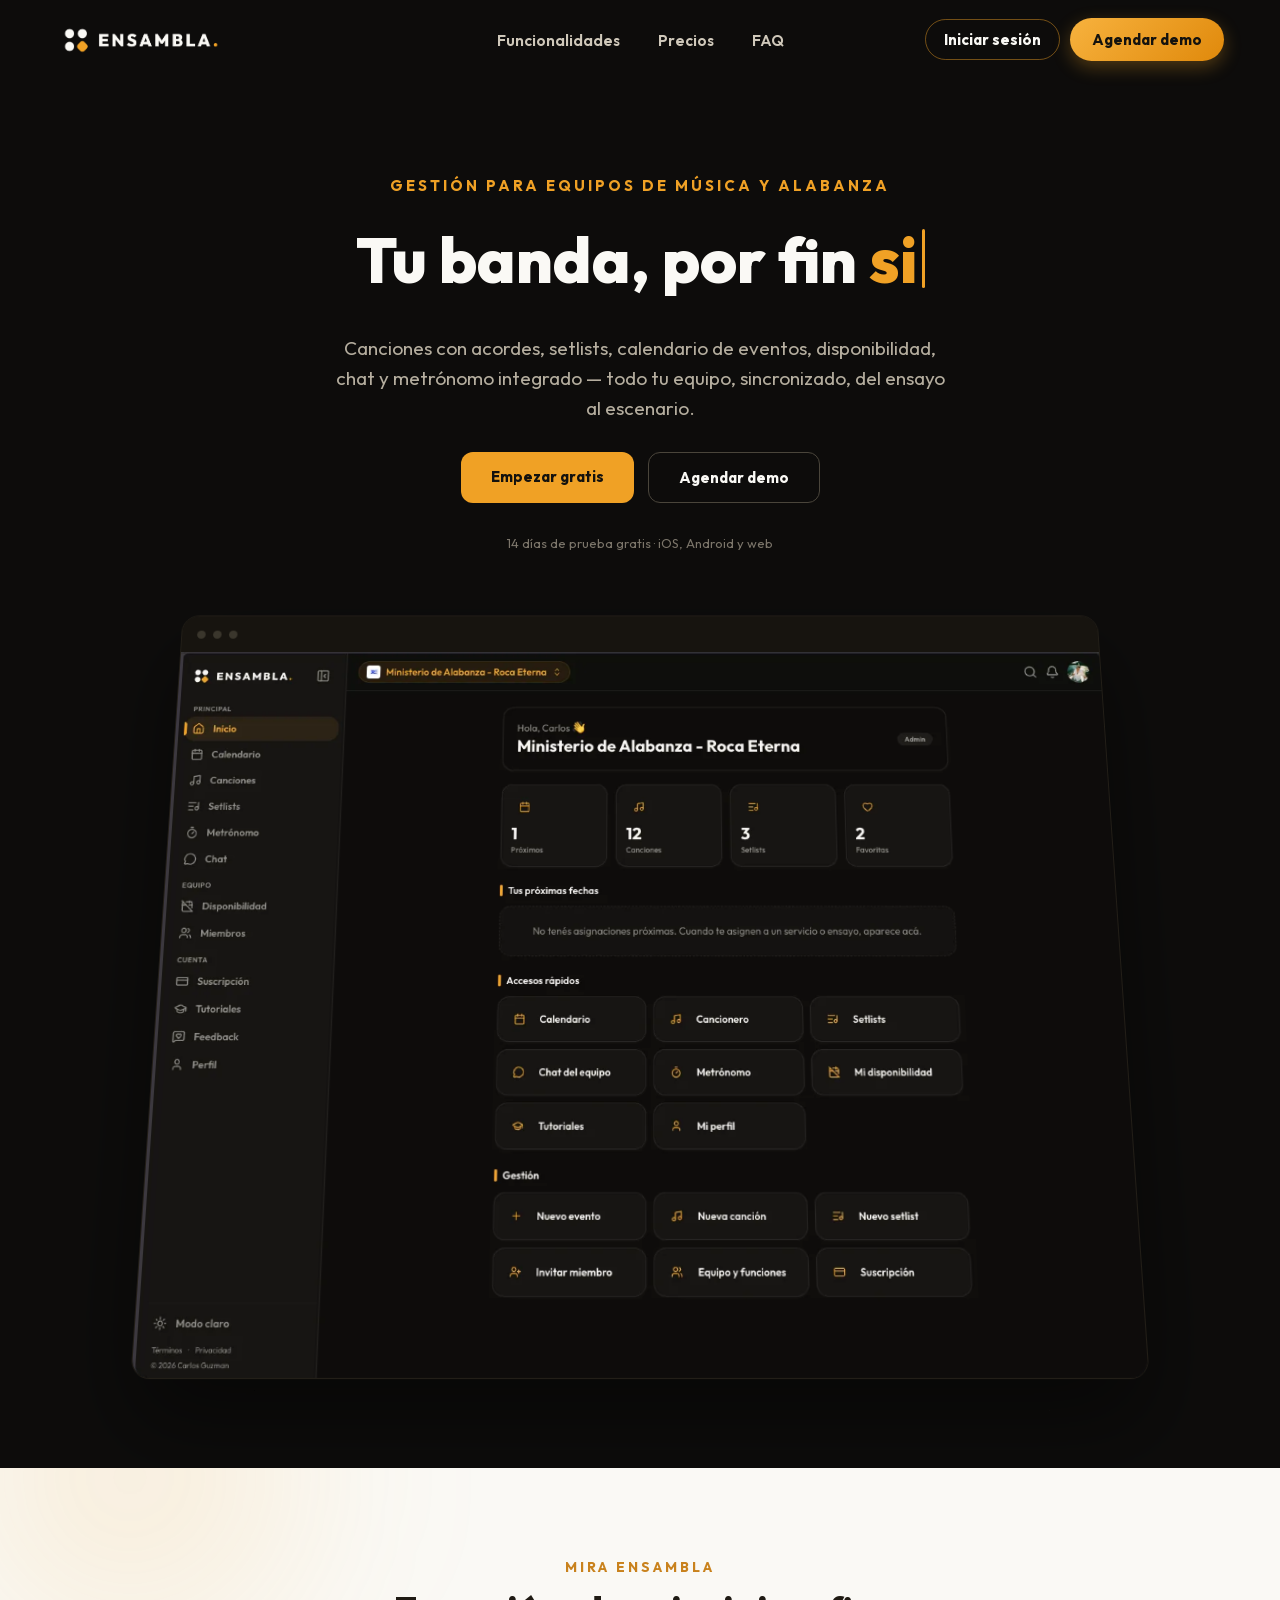
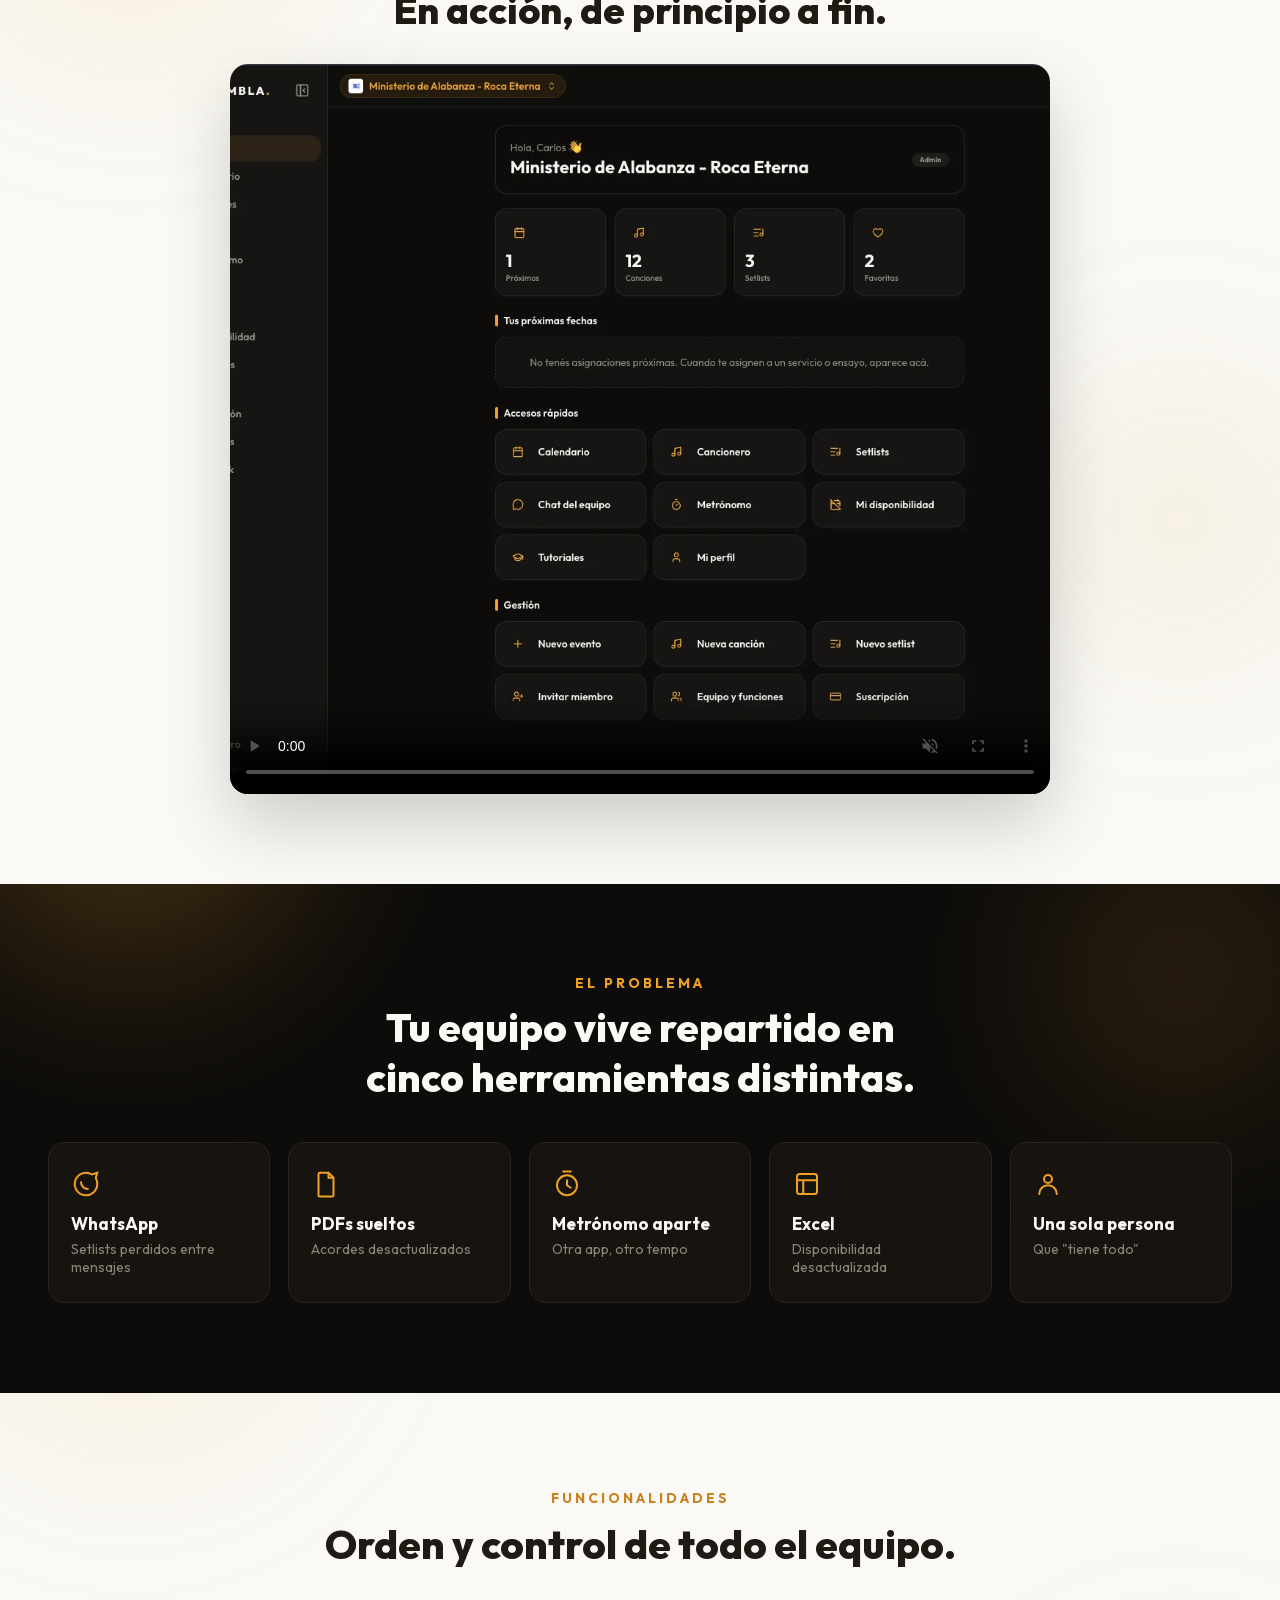
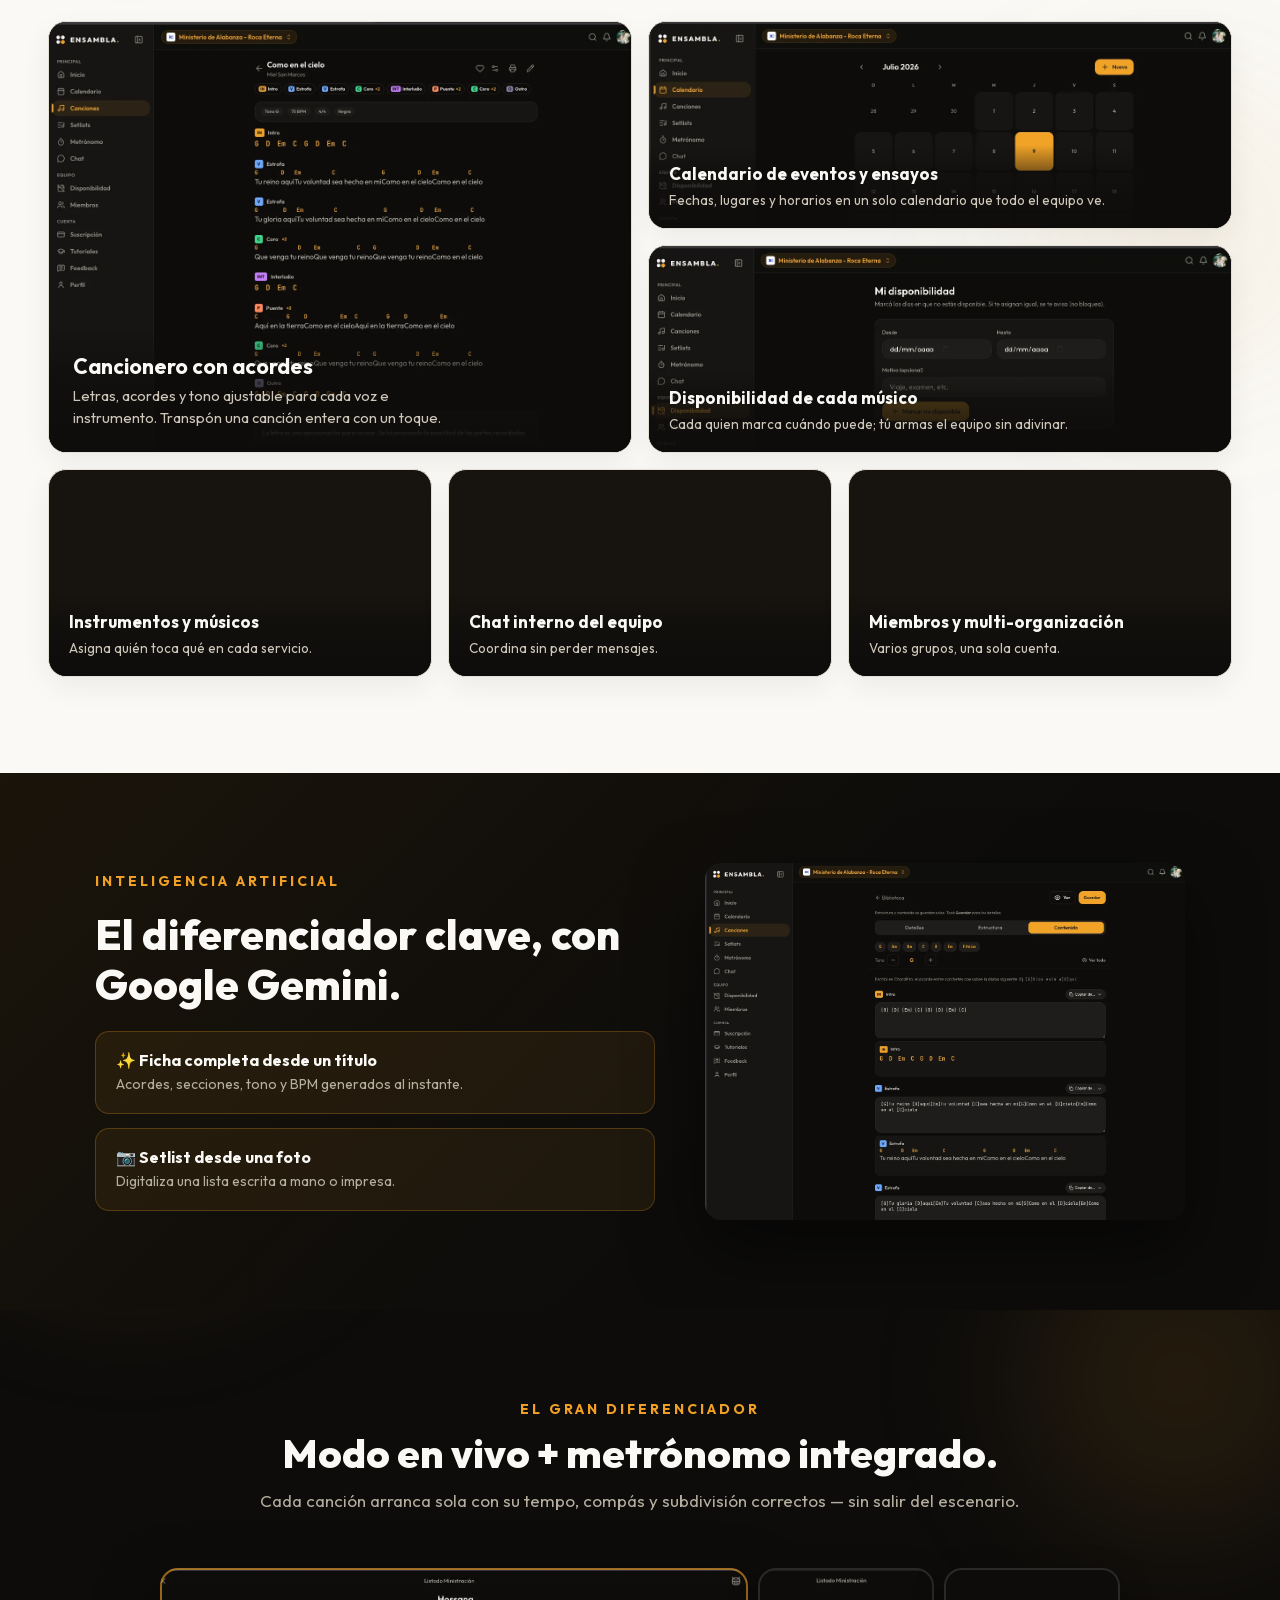
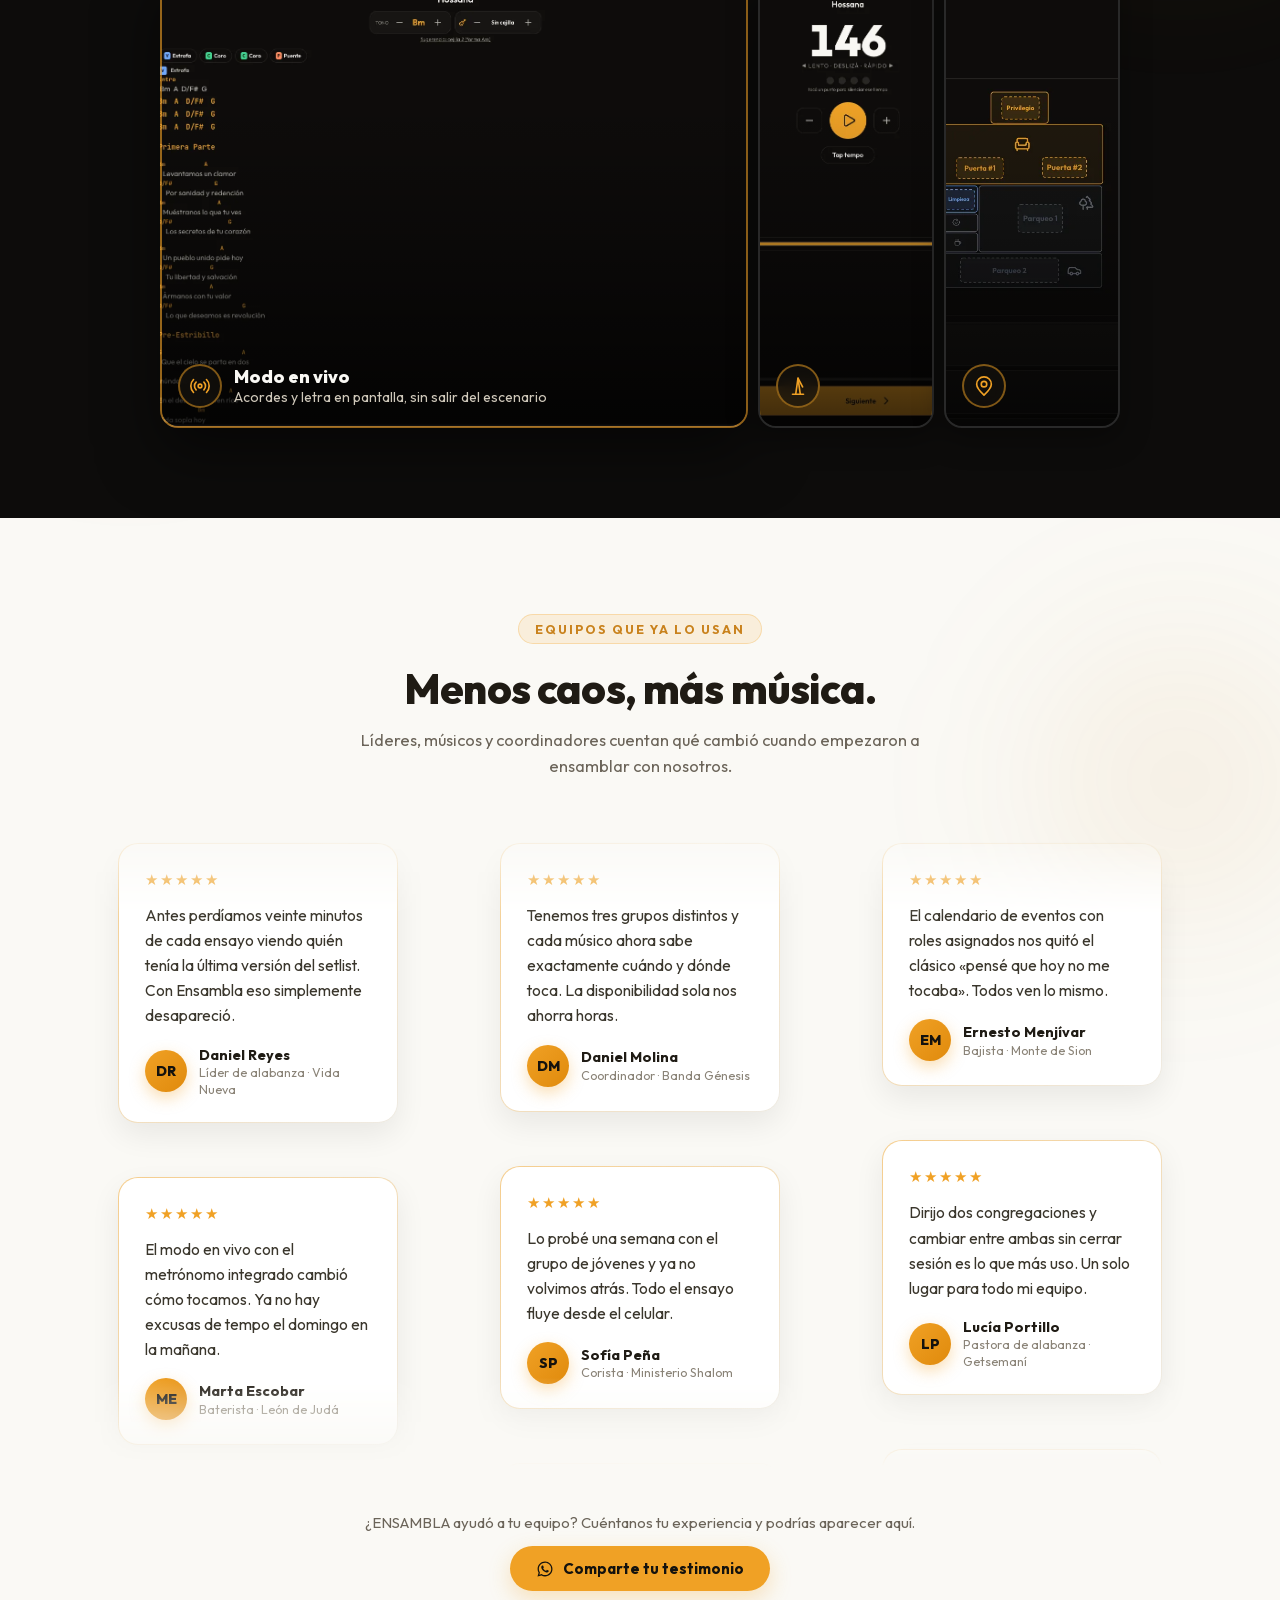
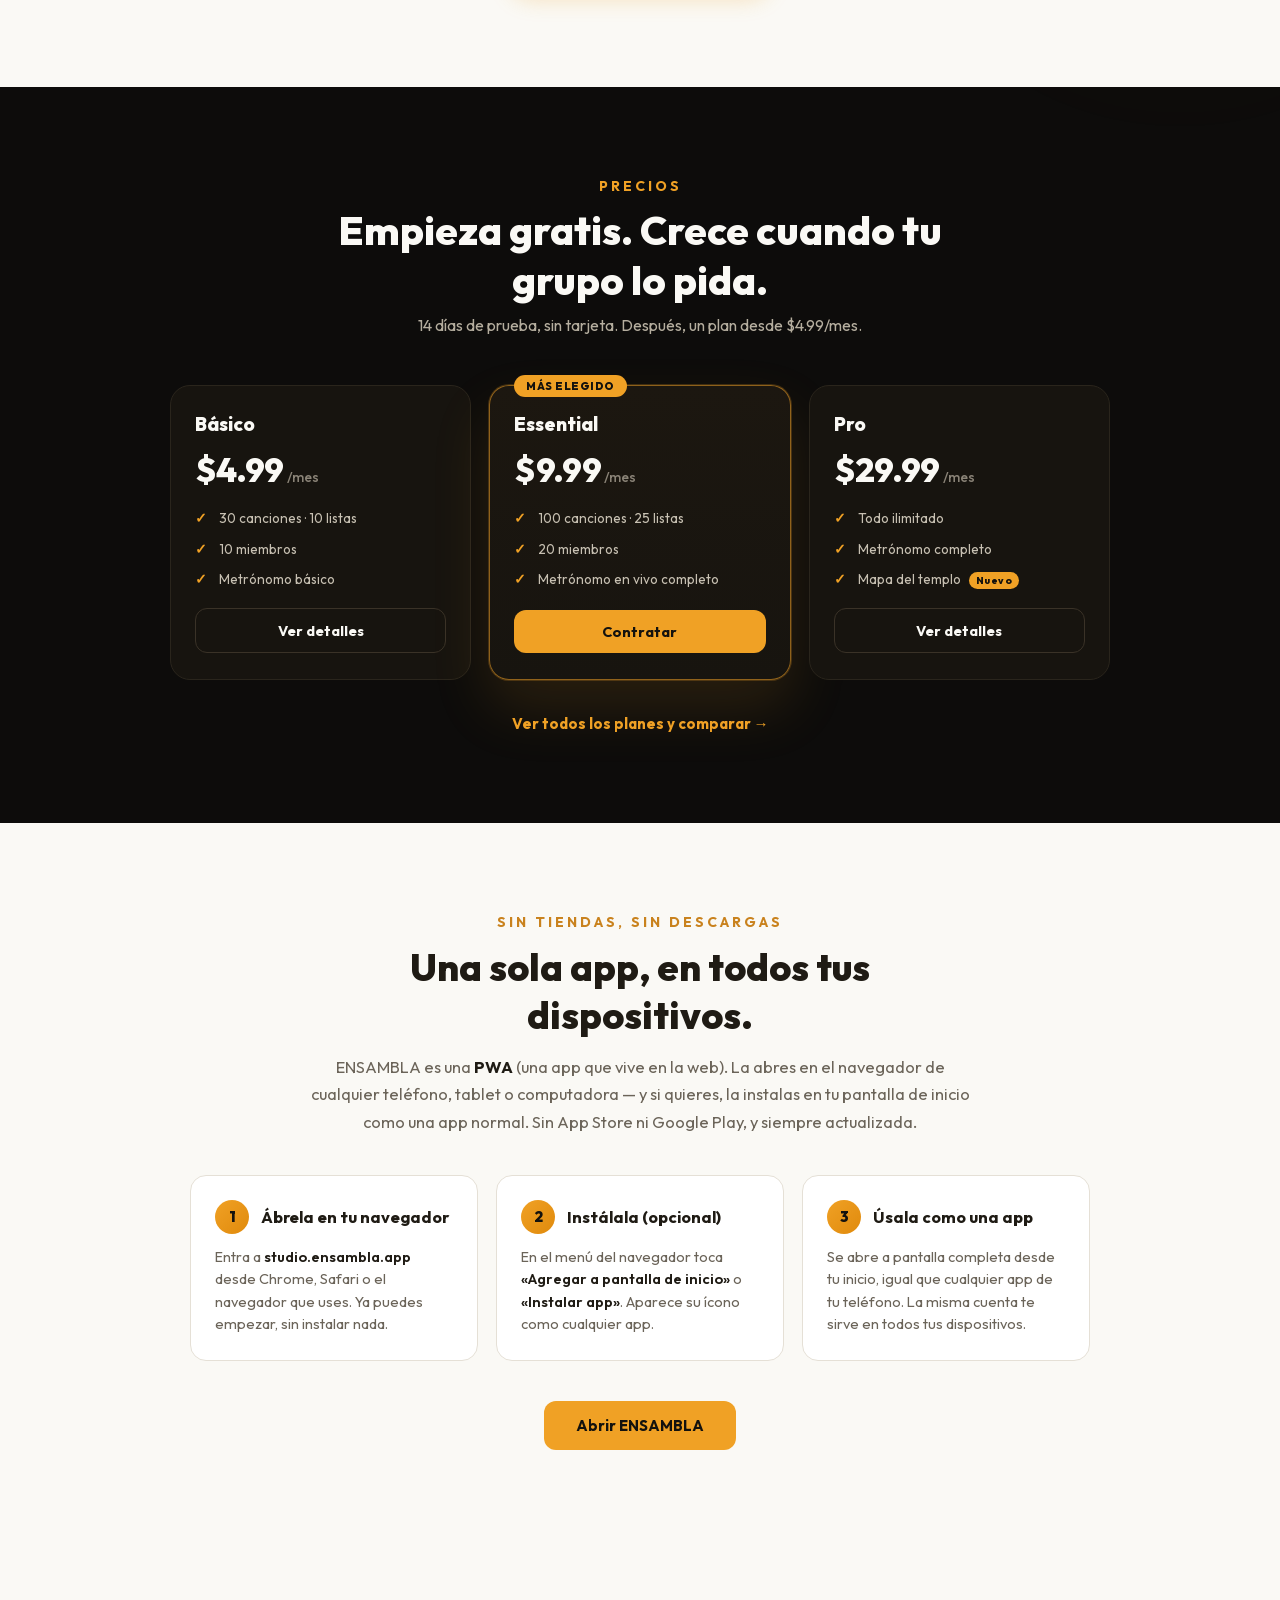
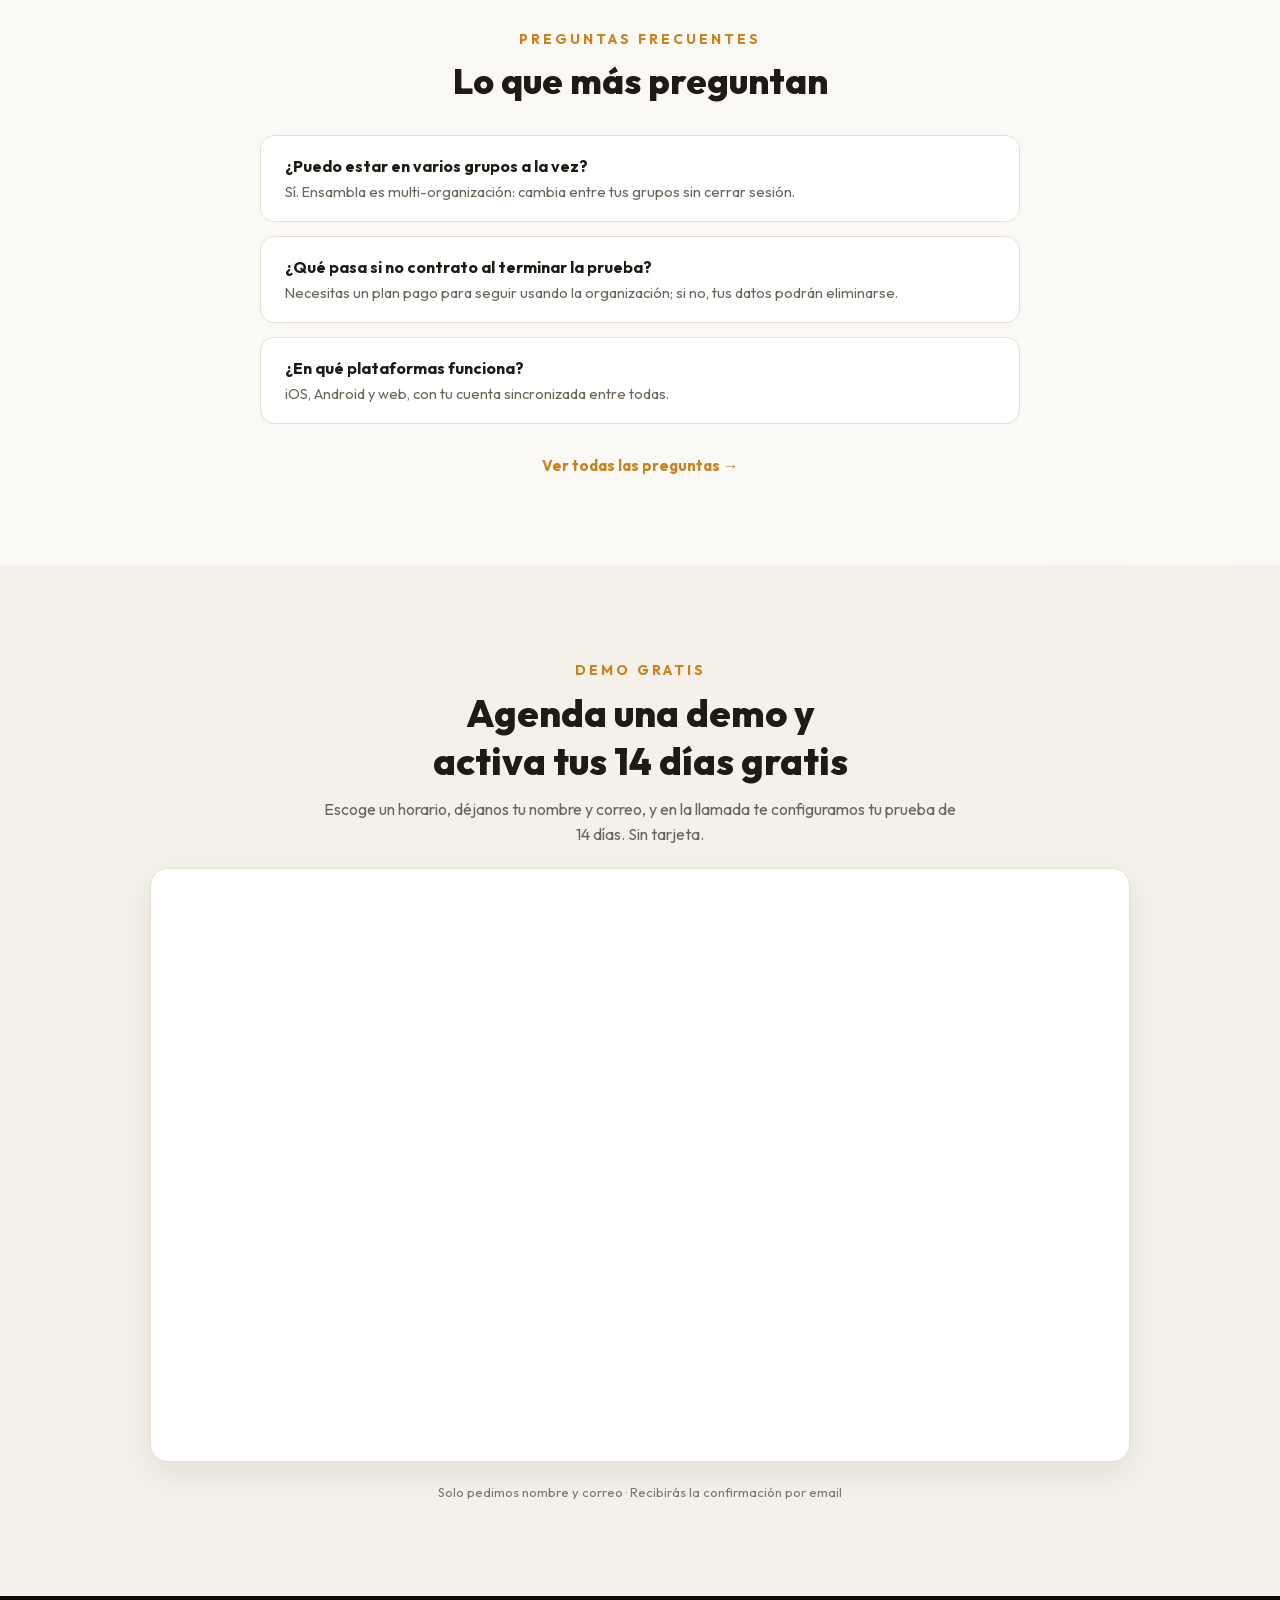
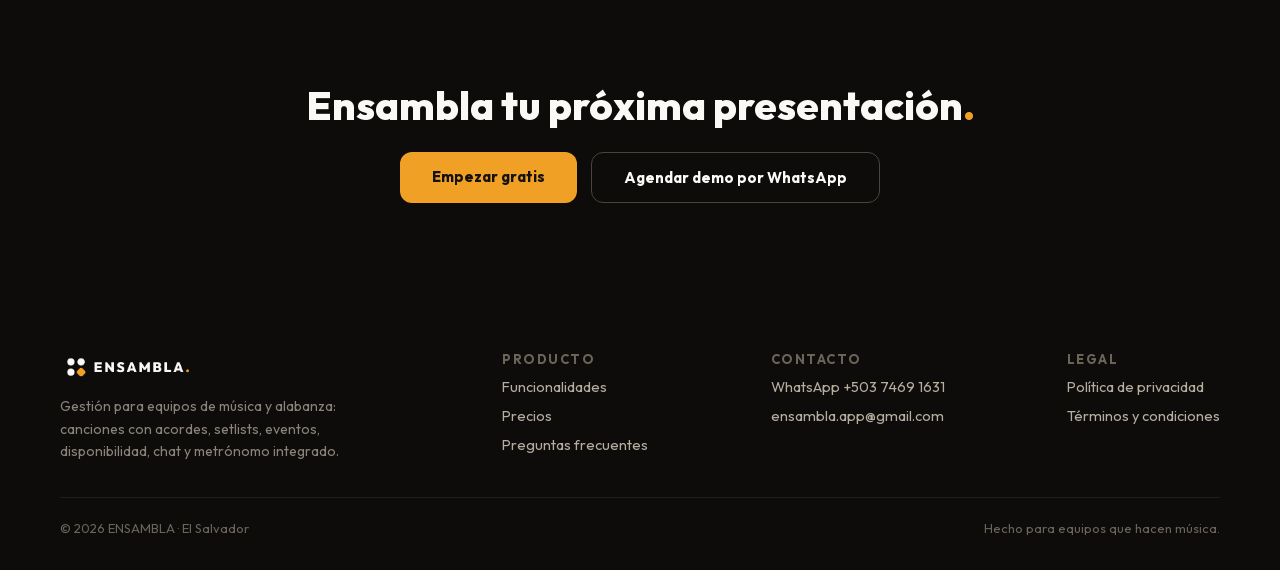
==== commit de738537: "Modo claro cal" ====
--- a/index.html
+++ b/index.html
@@ -397,7 +397,7 @@
         (function (C, A, L) { let p = function (a, ar) { a.q.push(ar); }; let d = C.document; C.Cal = C.Cal || function () { let cal = C.Cal; let ar = arguments; if (!cal.loaded) { cal.ns = {}; cal.q = cal.q || []; d.head.appendChild(d.createElement("script")).src = A; cal.loaded = true; } if (ar[0] === L) { const api = function () { p(api, arguments); }; const namespace = ar[1]; api.q = api.q || []; if (typeof namespace === "string") { cal.ns[namespace] = cal.ns[namespace] || api; p(cal.ns[namespace], ar); p(cal, ["initNamespace", namespace]); } else p(cal, ar); return; } p(cal, ar); }; })(window, "https://app.cal.com/embed/embed.js", "init");
         Cal("init", "demo", { origin: "https://cal.com" });
         Cal.ns.demo("inline", { elementOrSelector: "#cal-inline-demo", config: { layout: "month_view" }, calLink: "ensambla-app/demo-30-min" });
-        Cal.ns.demo("ui", { hideEventTypeDetails: false, layout: "month_view", cssVarsPerTheme: { light: { "cal-brand": "#F0A125" } } });
+        Cal.ns.demo("ui", { theme: "light", hideEventTypeDetails: false, layout: "month_view", cssVarsPerTheme: { light: { "cal-brand": "#F0A125" } } });
       </script>
     </div>
     <div style="font-family: 'Outfit'; font-size: 13px; color: #7B756A;">Solo pedimos nombre y correo · Recibirás la confirmación por email</div>
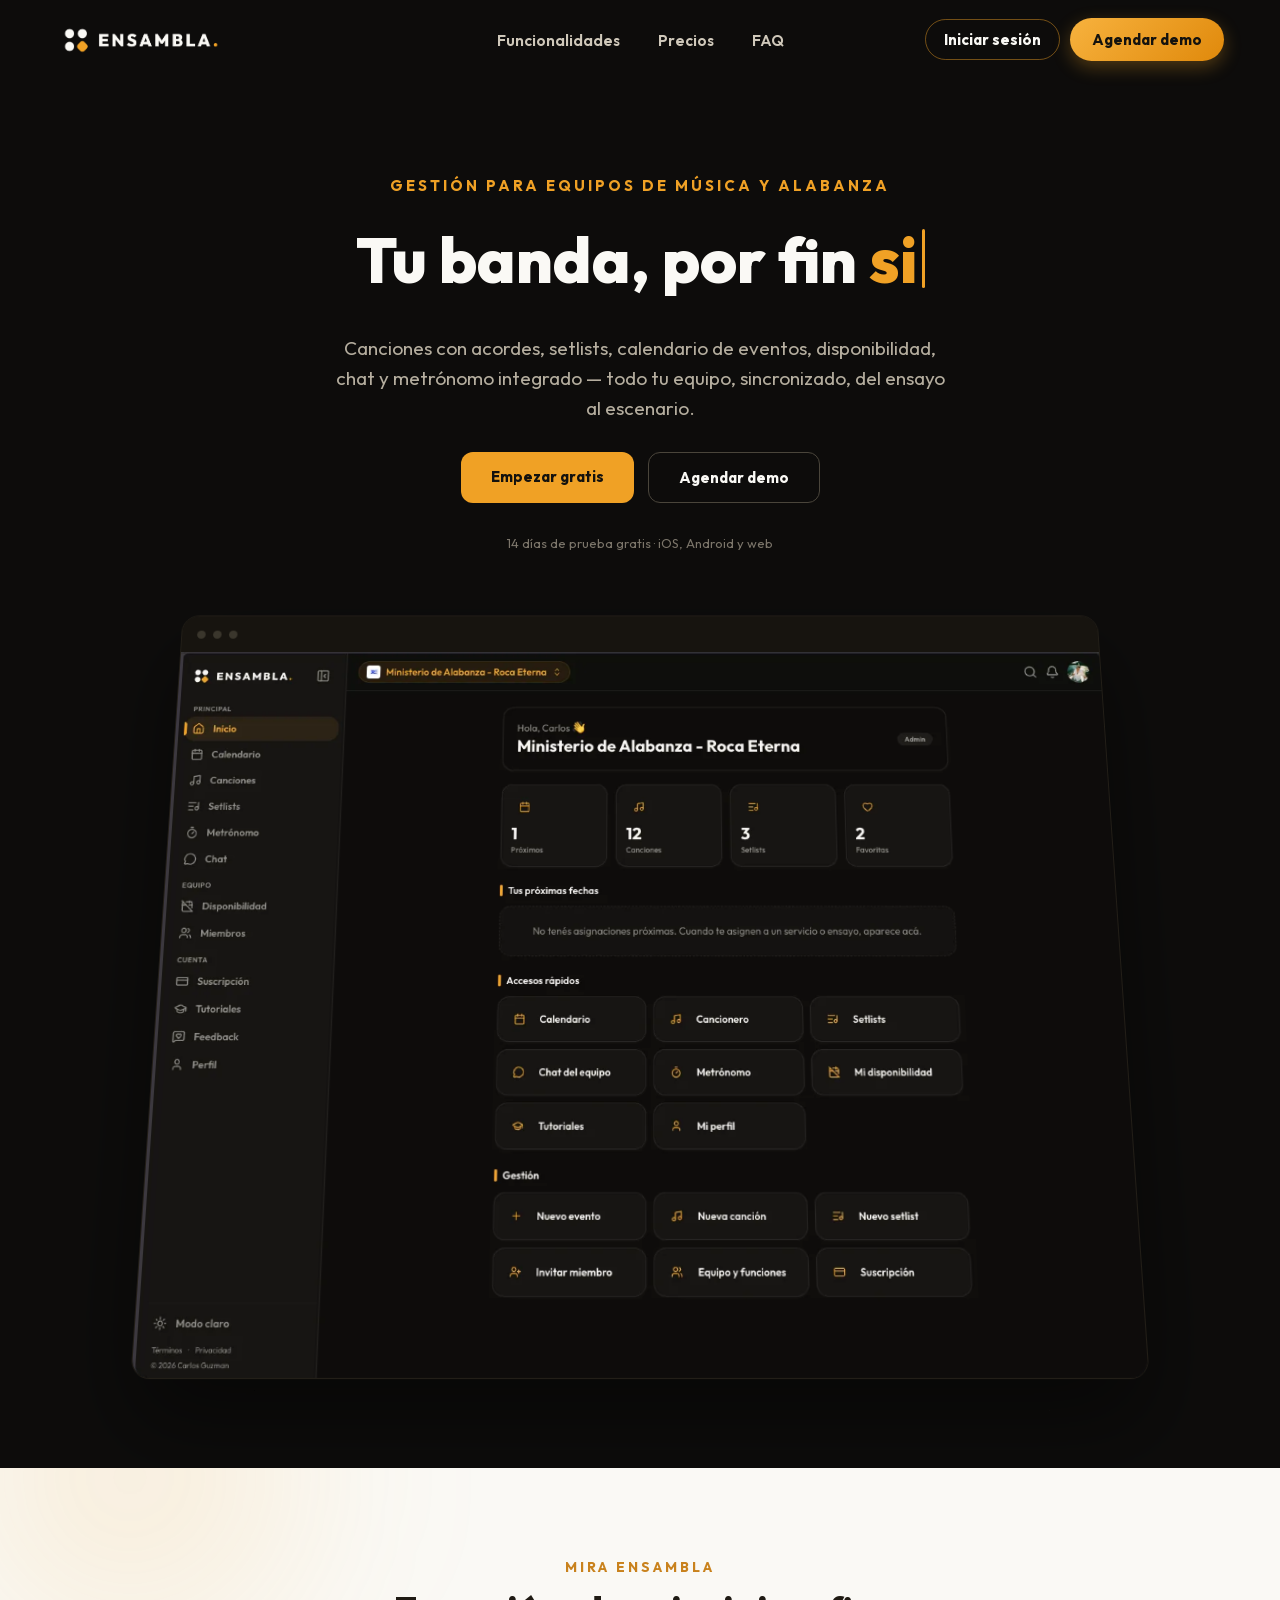
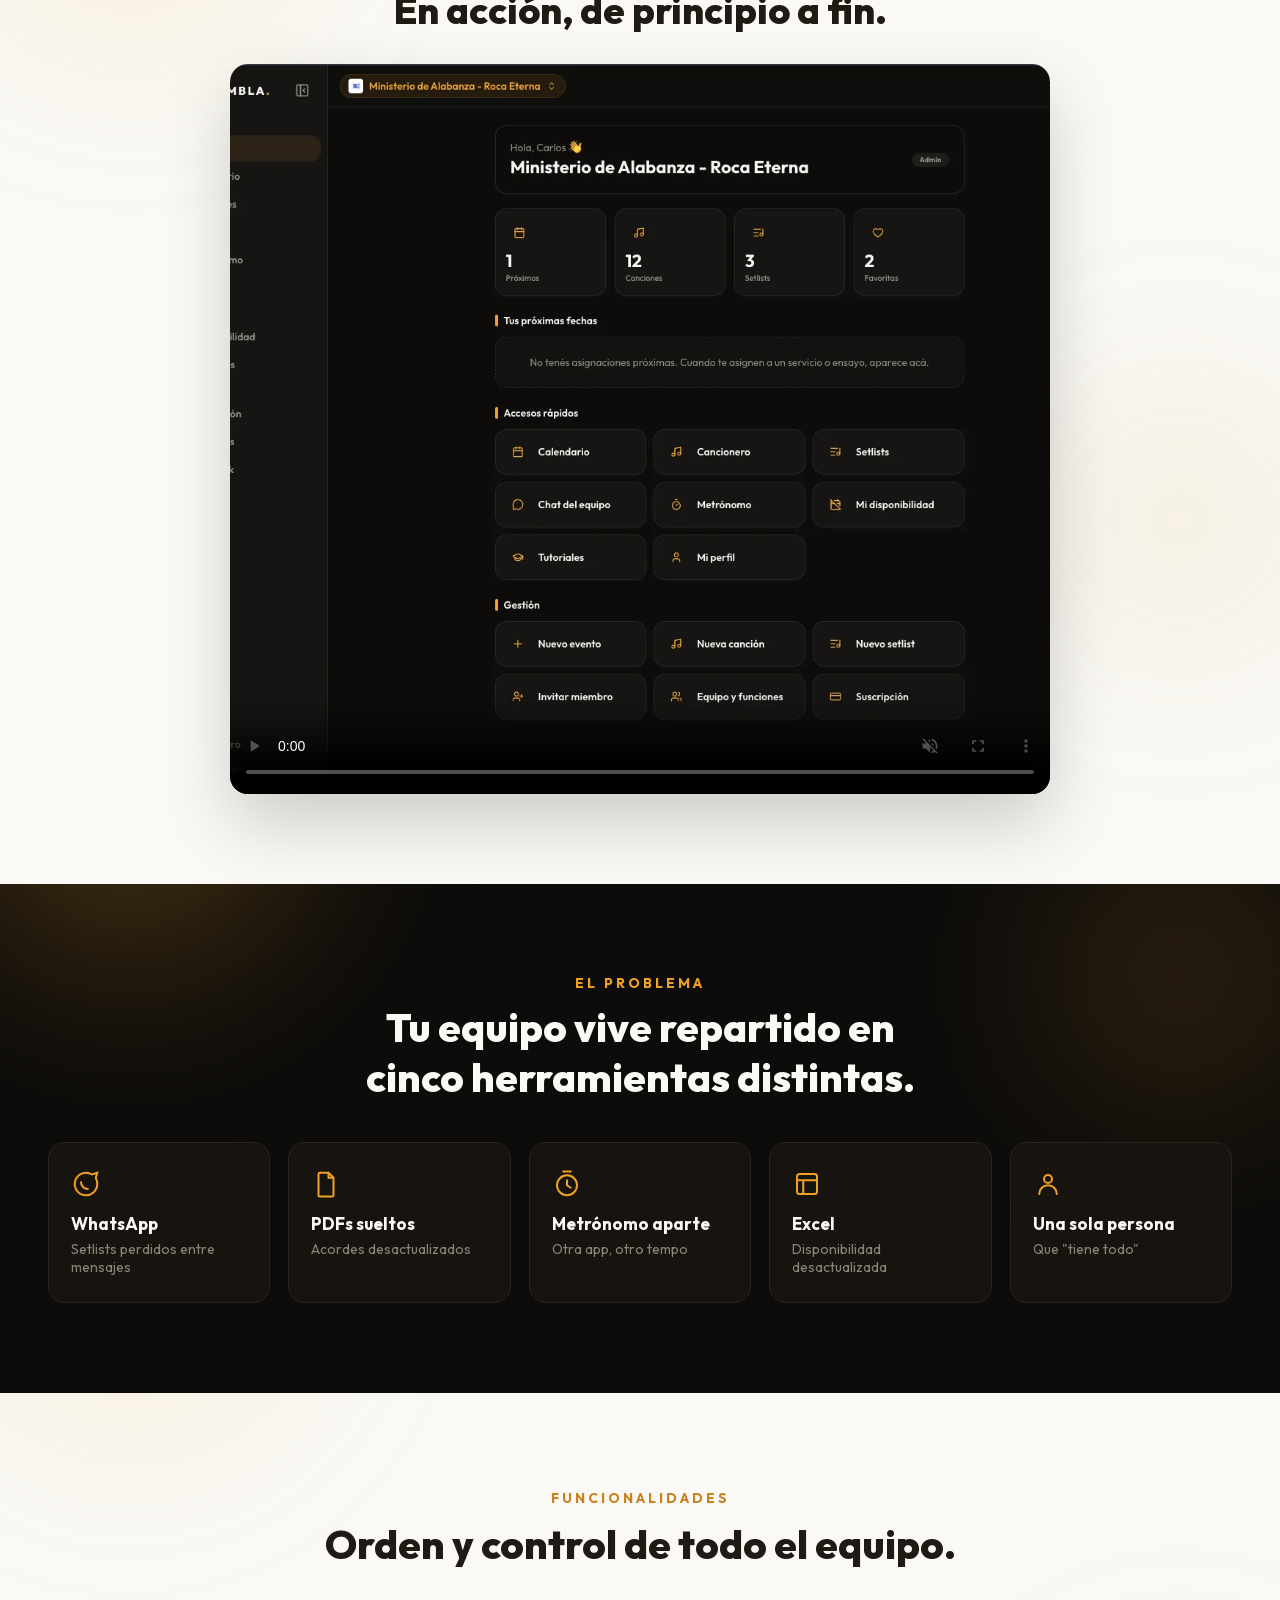
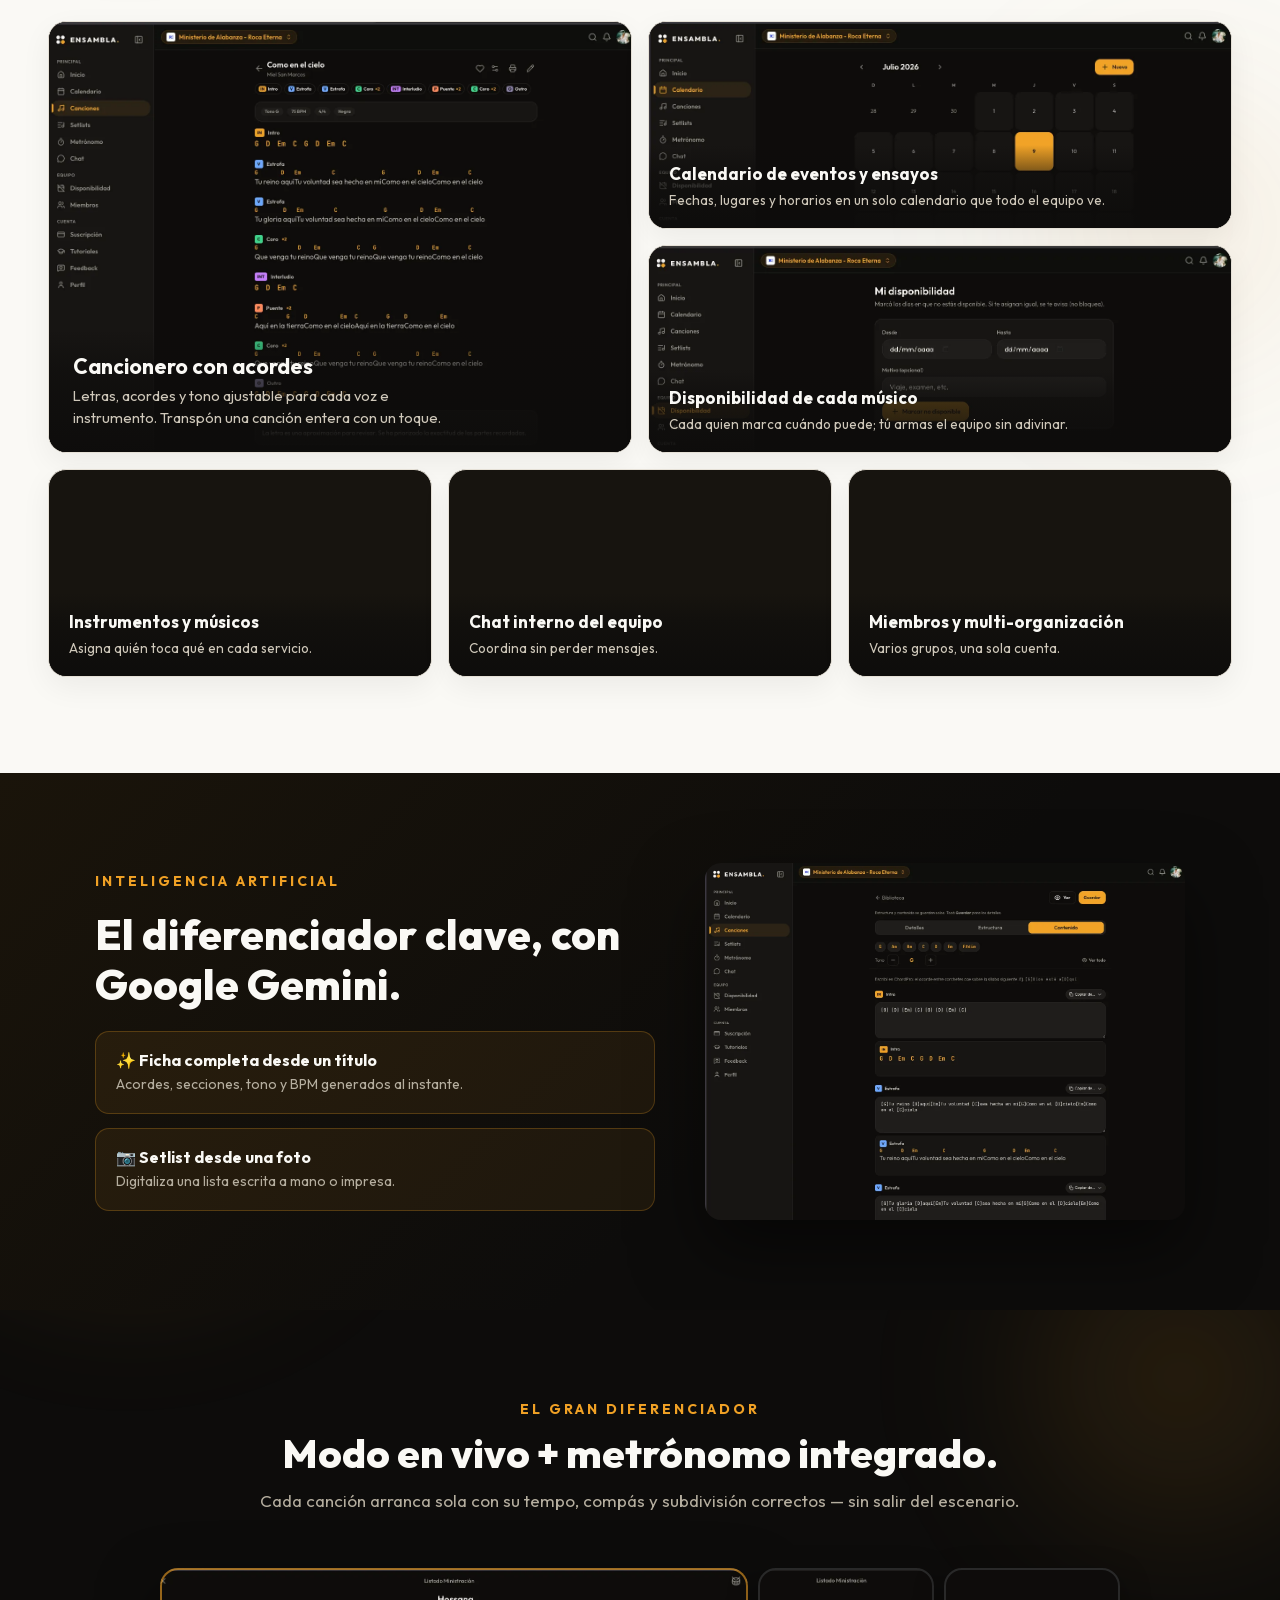
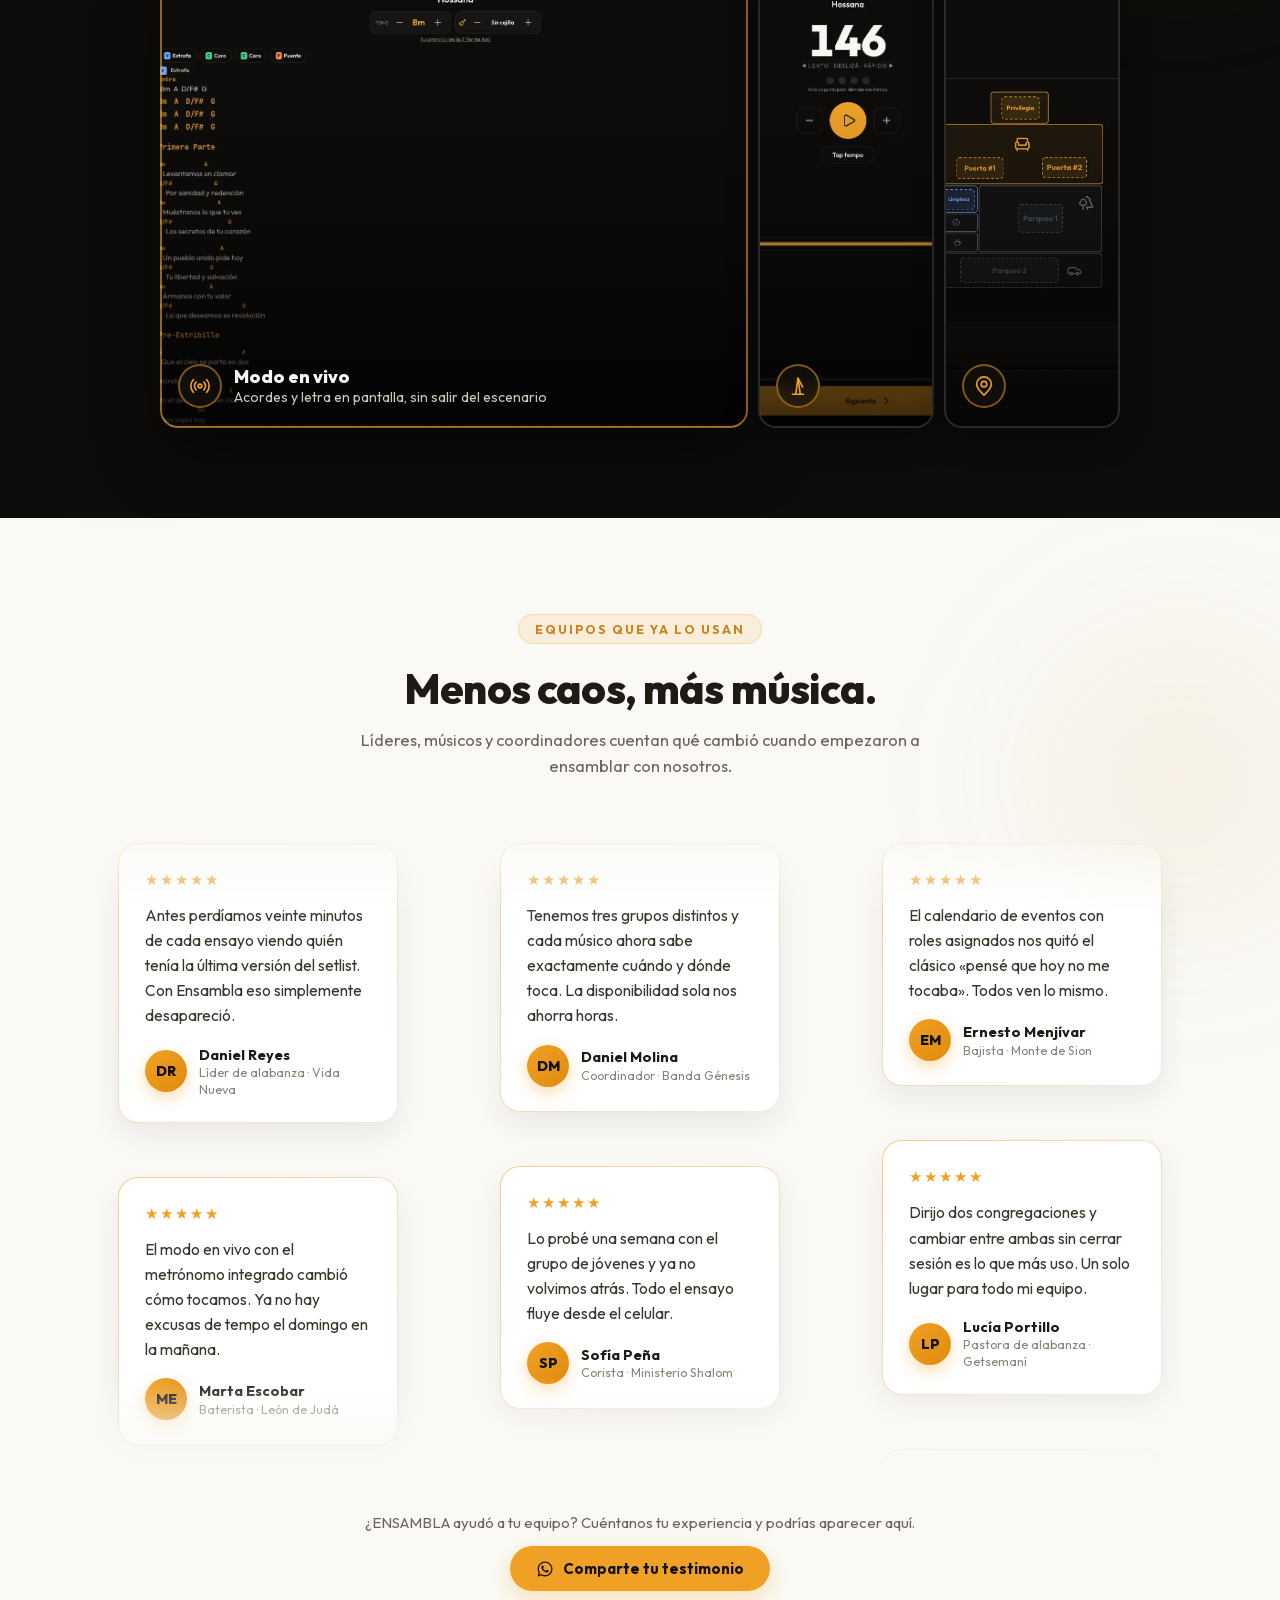
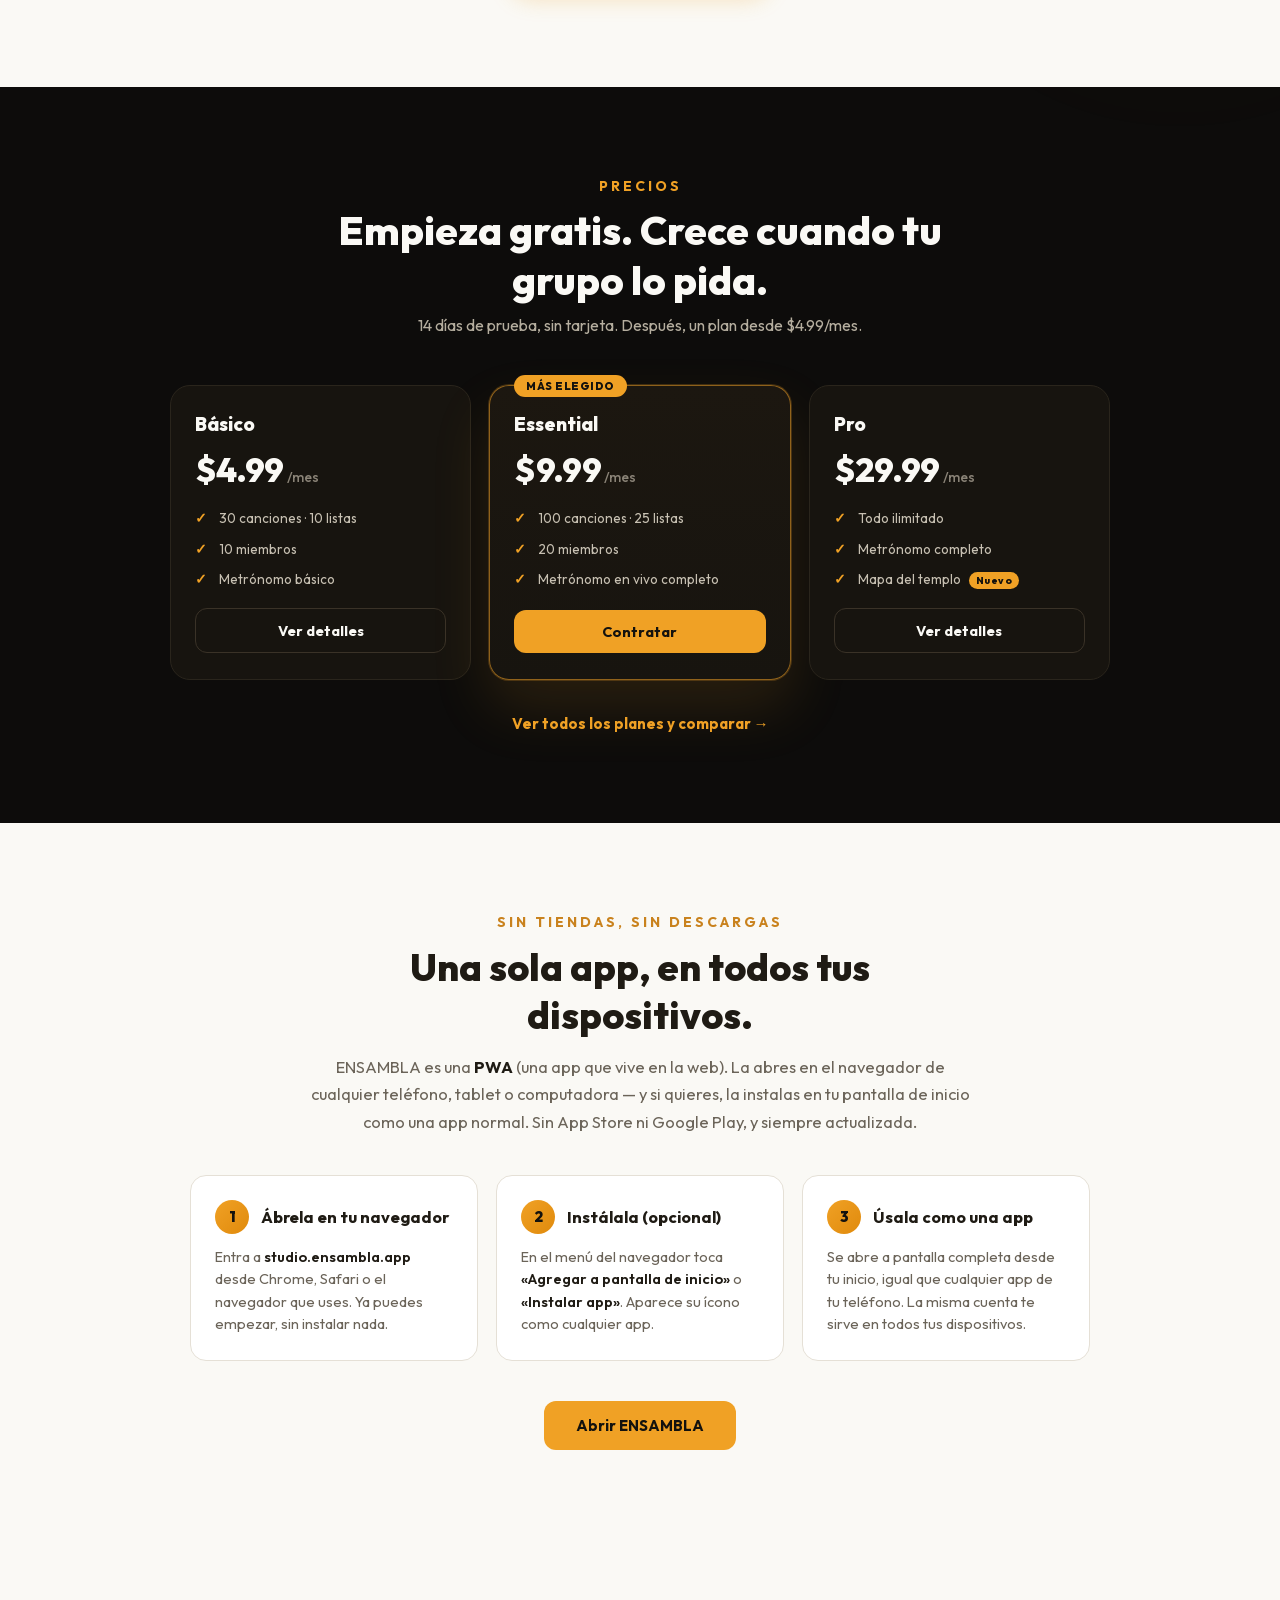
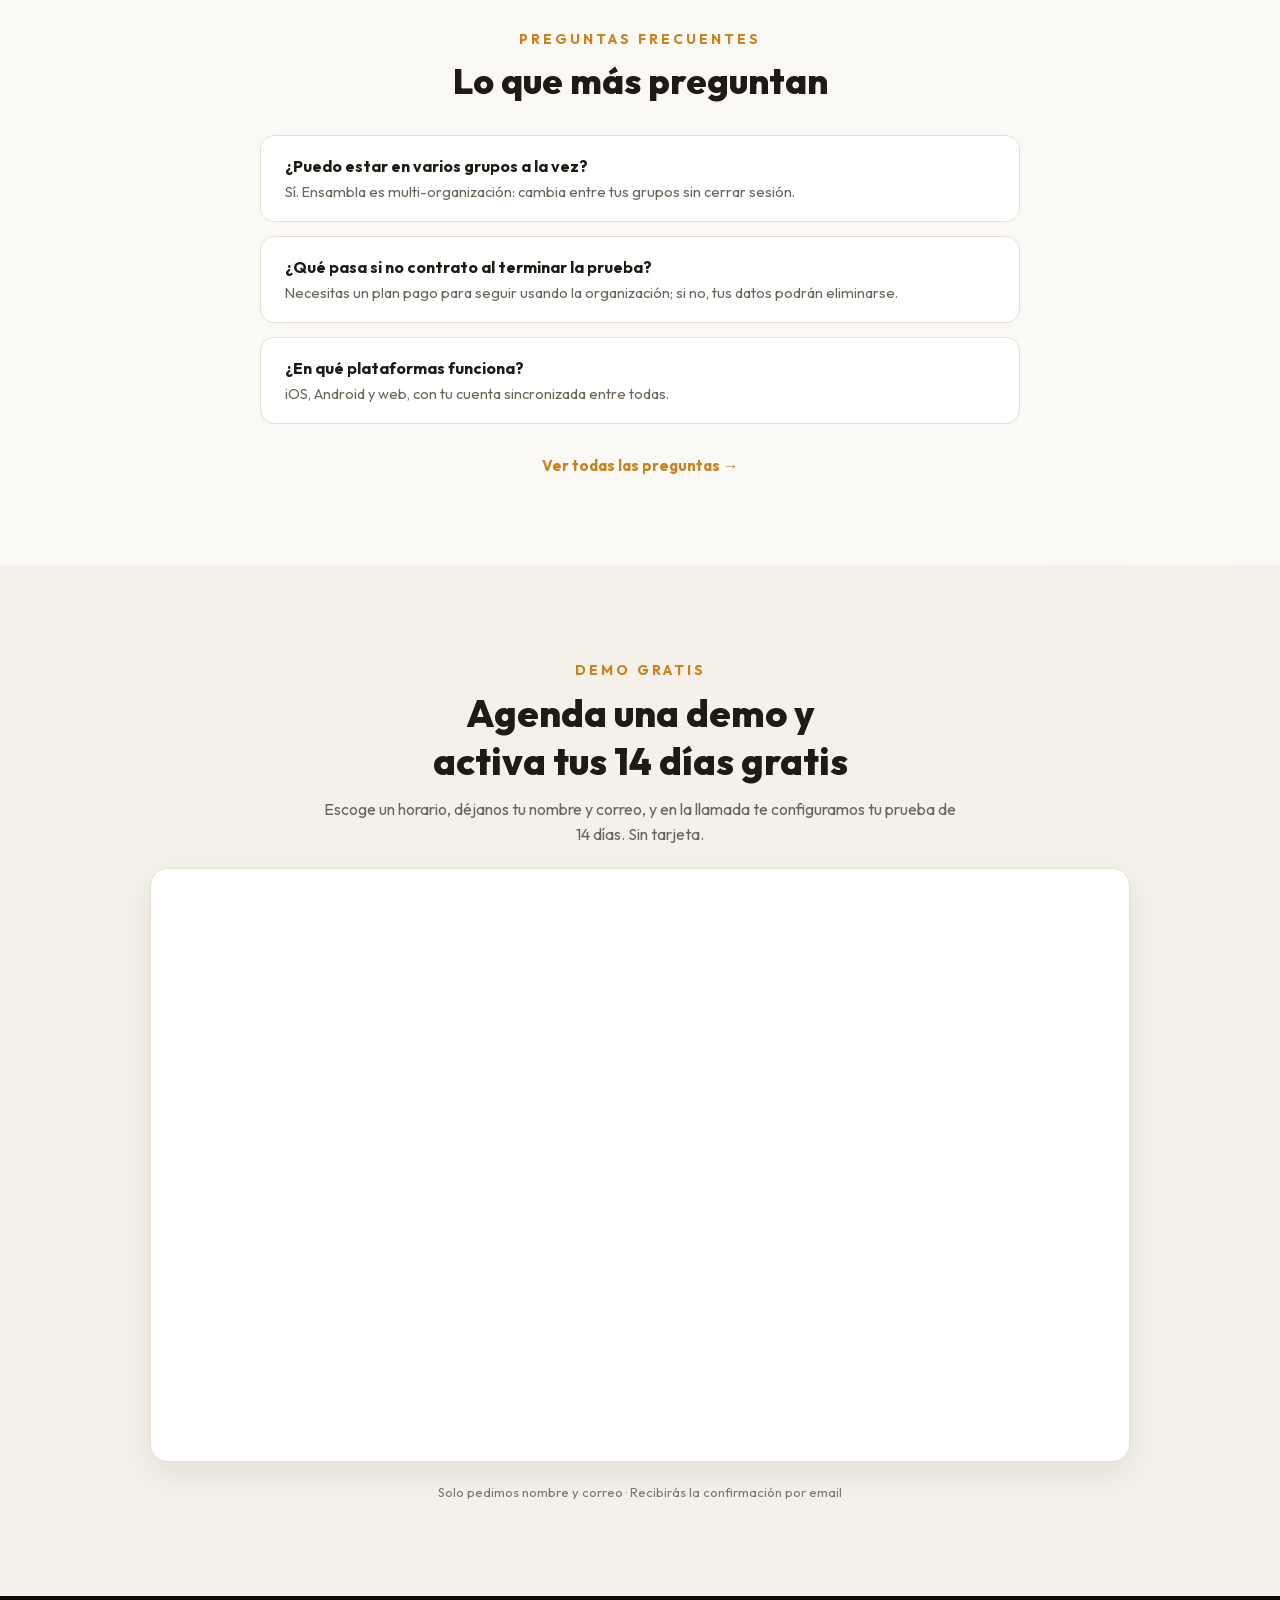
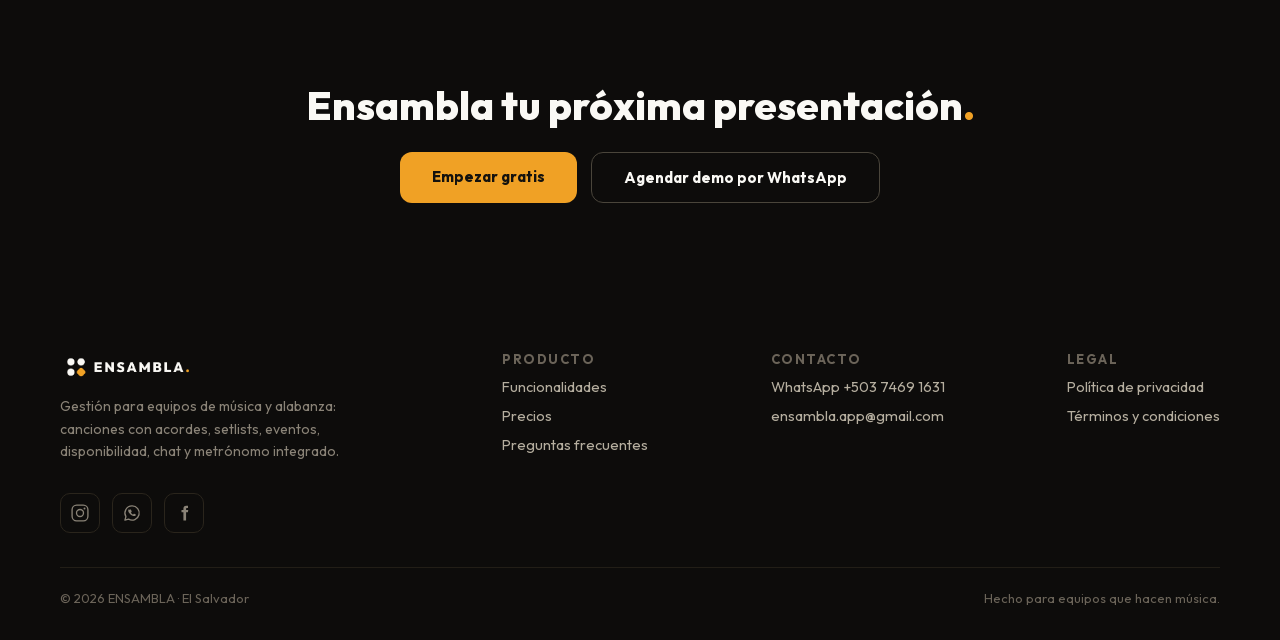
==== commit 2a0798f8: "Update index.html" ====
--- a/index.html
+++ b/index.html
@@ -417,6 +417,17 @@
     <div class="footer__brand">
       <div class="footer__brandrow"><img class="footer__logo-img" src="assets/brand/logo-completo-oscuro.png" alt="ENSAMBLA" width="1573" height="370"></div>
       <p class="footer__tagline">Gestión para equipos de música y alabanza: canciones con acordes, setlists, eventos, disponibilidad, chat y metrónomo integrado.</p>
+      <div class="footer__social" style="display:flex; gap:12px; margin-top:18px;">
+        <a href="https://www.instagram.com/ensamblaapp/" target="_blank" rel="noopener" aria-label="Instagram" style="display:inline-flex; align-items:center; justify-content:center; width:40px; height:40px; border:1px solid #2A251C; border-radius:10px; color:#8A8377; transition:color .2s, border-color .2s;" onmouseover="this.style.color='#F0A125';this.style.borderColor='#F0A125';" onmouseout="this.style.color='#8A8377';this.style.borderColor='#2A251C';">
+          <svg width="20" height="20" viewBox="0 0 24 24" fill="none" aria-hidden="true"><rect x="2.5" y="2.5" width="19" height="19" rx="5.5" stroke="currentColor" stroke-width="1.6"></rect><circle cx="12" cy="12" r="4.2" stroke="currentColor" stroke-width="1.6"></circle><circle cx="17.4" cy="6.6" r="1.2" fill="currentColor"></circle></svg>
+        </a>
+        <a href="https://wa.me/50374691631?text=Hola%2C%20quiero%20saber%20m%C3%A1s%20de%20ENSAMBLA" target="_blank" rel="noopener" aria-label="WhatsApp" style="display:inline-flex; align-items:center; justify-content:center; width:40px; height:40px; border:1px solid #2A251C; border-radius:10px; color:#8A8377; transition:color .2s, border-color .2s;" onmouseover="this.style.color='#F0A125';this.style.borderColor='#F0A125';" onmouseout="this.style.color='#8A8377';this.style.borderColor='#2A251C';">
+          <svg width="20" height="20" viewBox="0 0 24 24" fill="none" aria-hidden="true"><path d="M12 3.5a8.5 8.5 0 0 0-7.3 12.8L3.5 20.5l4.4-1.15A8.5 8.5 0 1 0 12 3.5Z" stroke="currentColor" stroke-width="1.6" stroke-linejoin="round"></path><path d="M9.2 8.4c.2-.5.4-.5.6-.5h.5c.2 0 .4 0 .6.5l.7 1.6c.1.2 0 .4-.1.5l-.5.6c-.1.1-.2.3-.1.5.3.6 1.3 1.7 2.3 2.1.2.1.4 0 .5-.1l.5-.6c.2-.2.4-.2.5-.1l1.5.7c.2.1.3.3.3.4 0 .8-.6 1.5-1.1 1.6-.8.2-1.6.1-3.4-.7-2.1-1-3.5-3.2-3.6-3.3-.1-.2-.9-1.2-.9-2.3 0-1 .5-1.5.7-1.7Z" fill="currentColor"></path></svg>
+        </a>
+        <a href="https://www.facebook.com/share/18FYRHJjCe/?mibextid=wwXIfr" target="_blank" rel="noopener" aria-label="Facebook" style="display:inline-flex; align-items:center; justify-content:center; width:40px; height:40px; border:1px solid #2A251C; border-radius:10px; color:#8A8377; transition:color .2s, border-color .2s;" onmouseover="this.style.color='#F0A125';this.style.borderColor='#F0A125';" onmouseout="this.style.color='#8A8377';this.style.borderColor='#2A251C';">
+          <svg width="20" height="20" viewBox="0 0 24 24" fill="none" aria-hidden="true"><path d="M14.5 8.5V6.8c0-.7.5-.9 1-.9h1.3V3.4l-2.1-.1c-2.3 0-3.4 1.4-3.4 3.3v1.9H9v2.7h2.3V21h3.2v-9.8h2.2l.4-2.7h-2.6Z" fill="currentColor"></path></svg>
+        </a>
+      </div>
     </div>
     <div class="footer__col">
       <span class="footer__title">Producto</span>
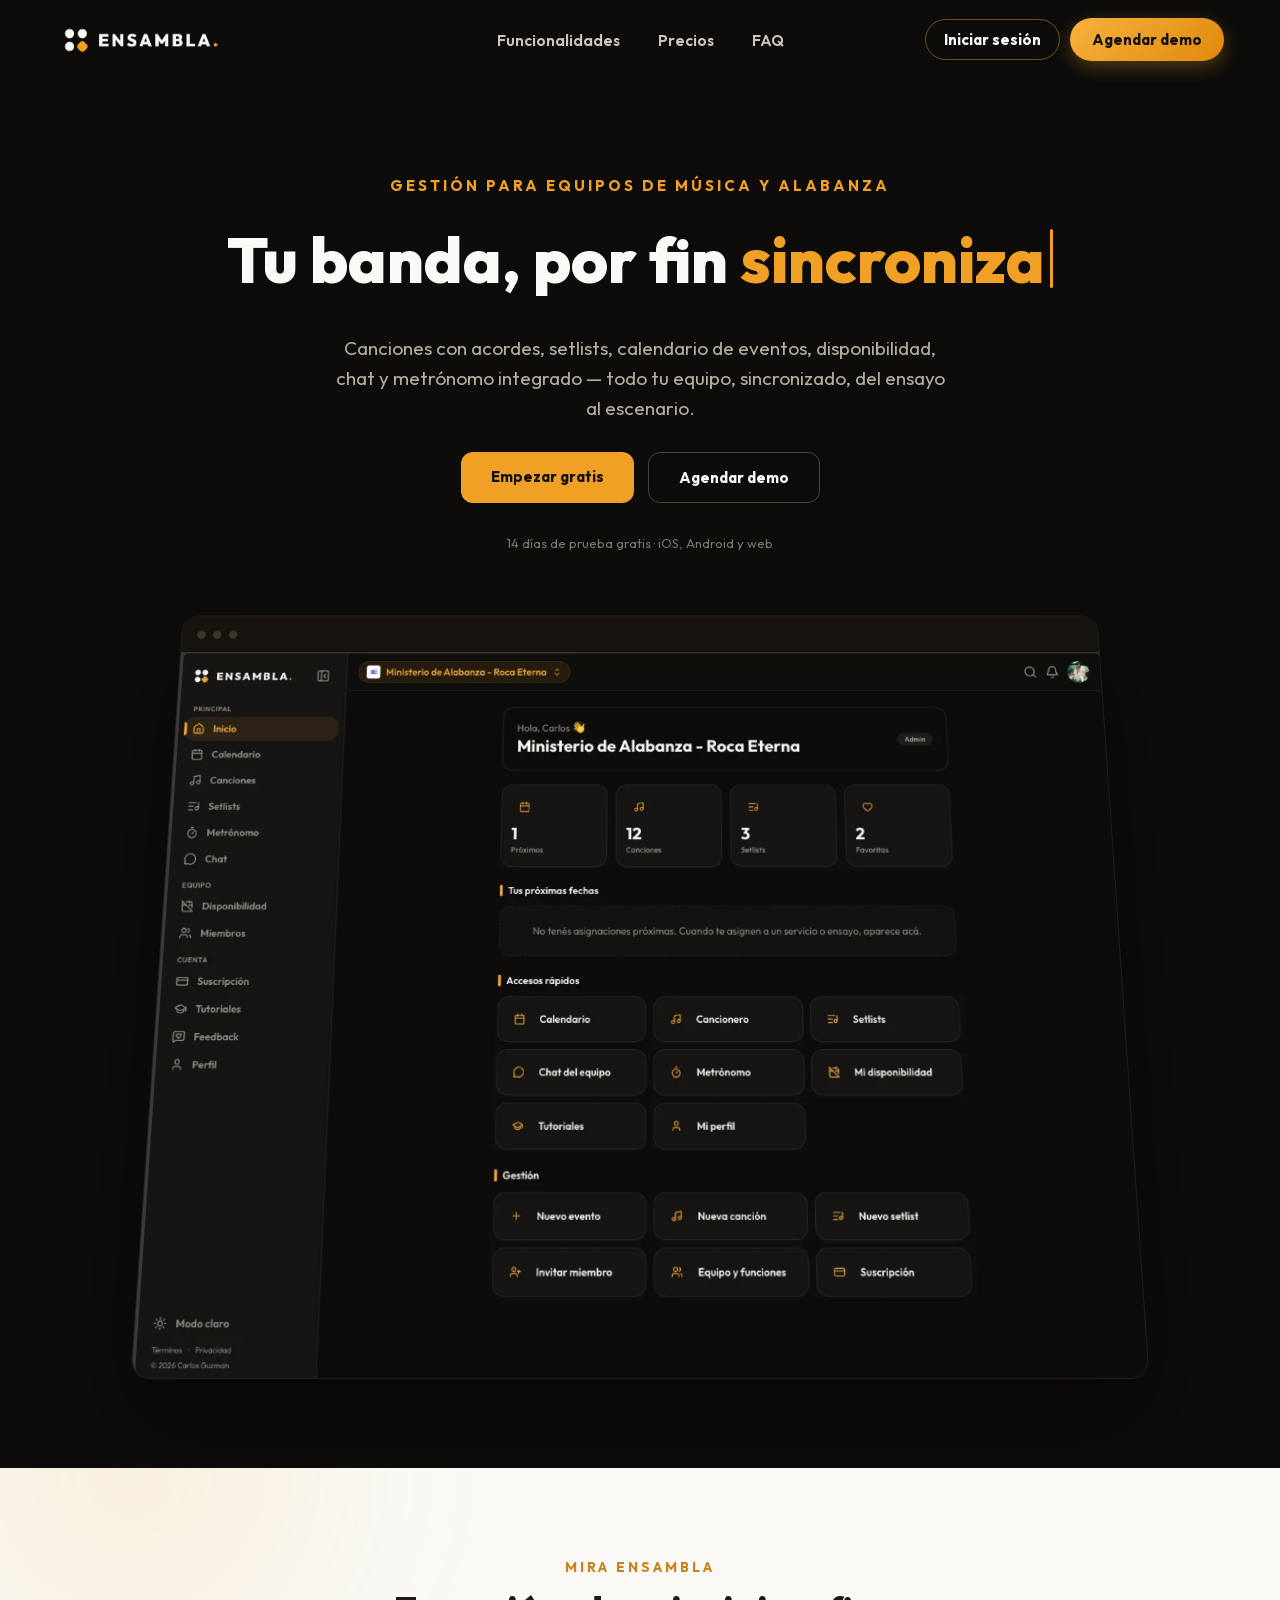
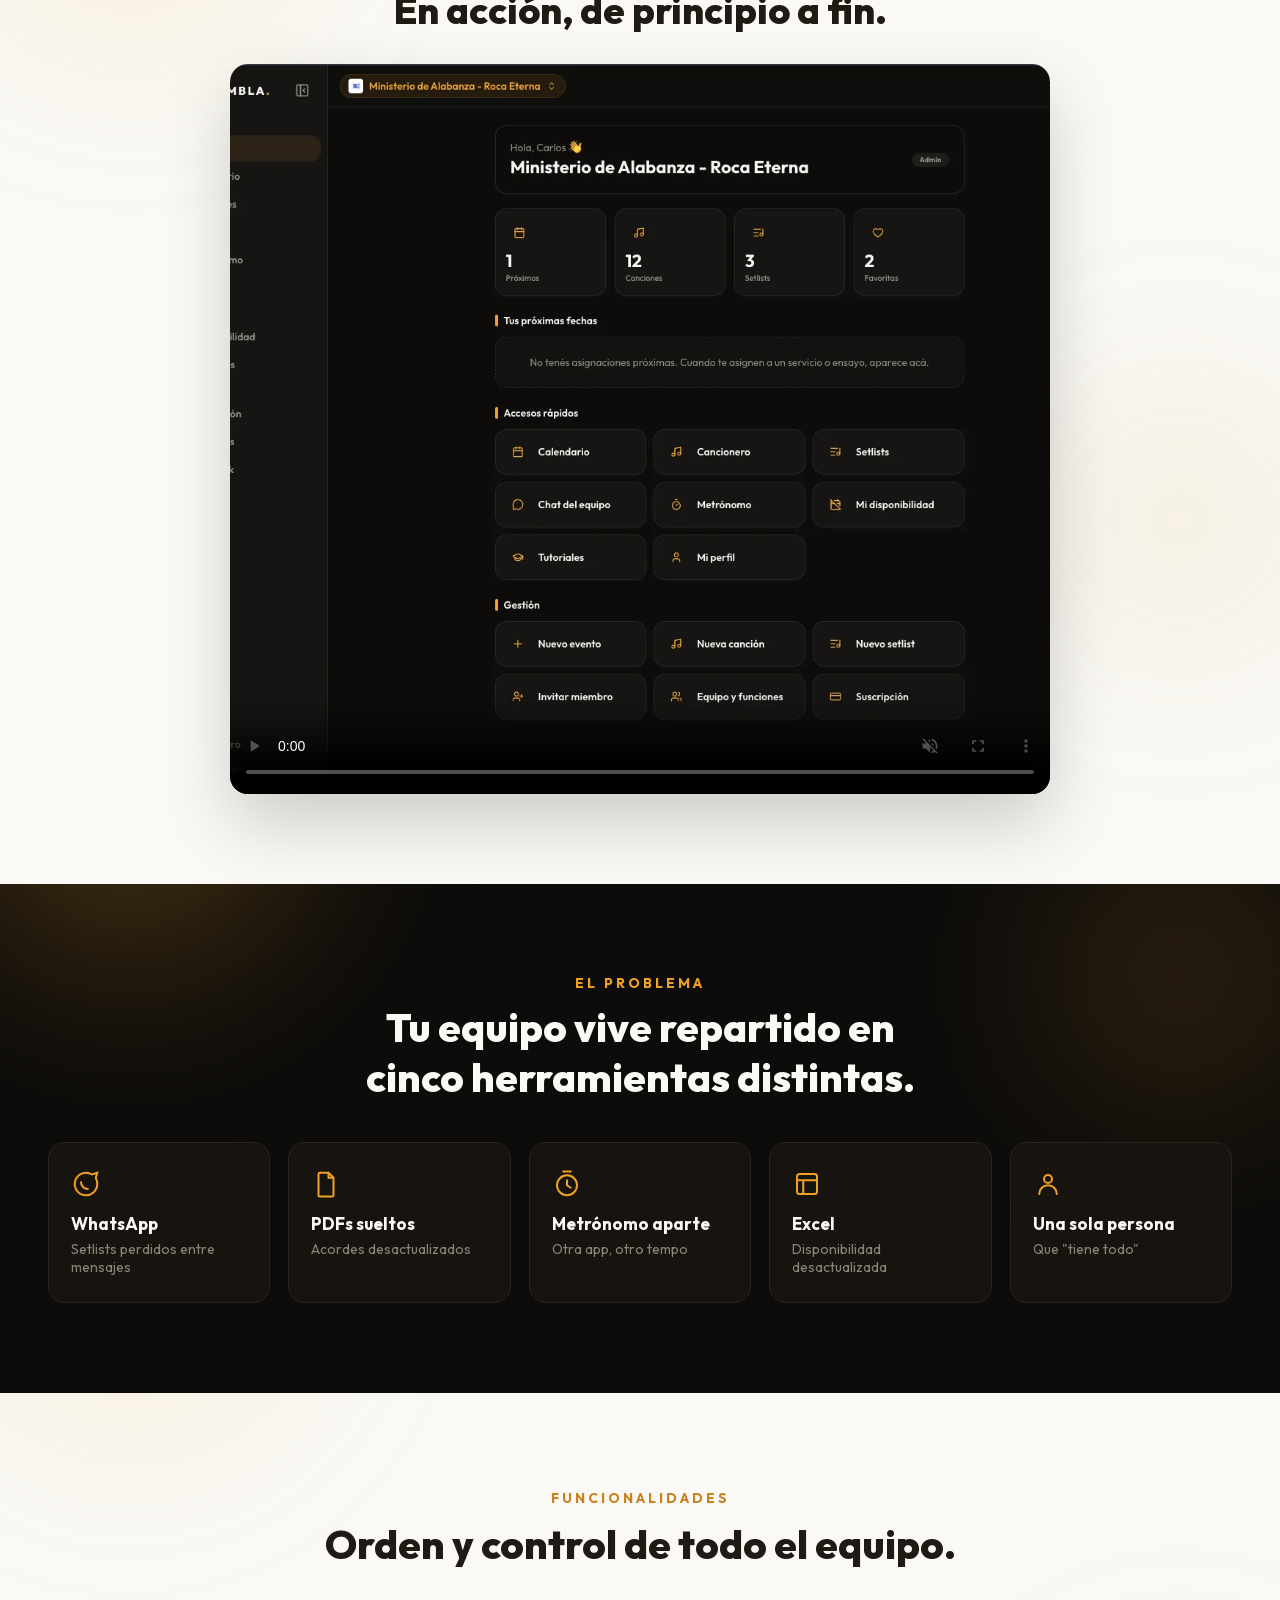
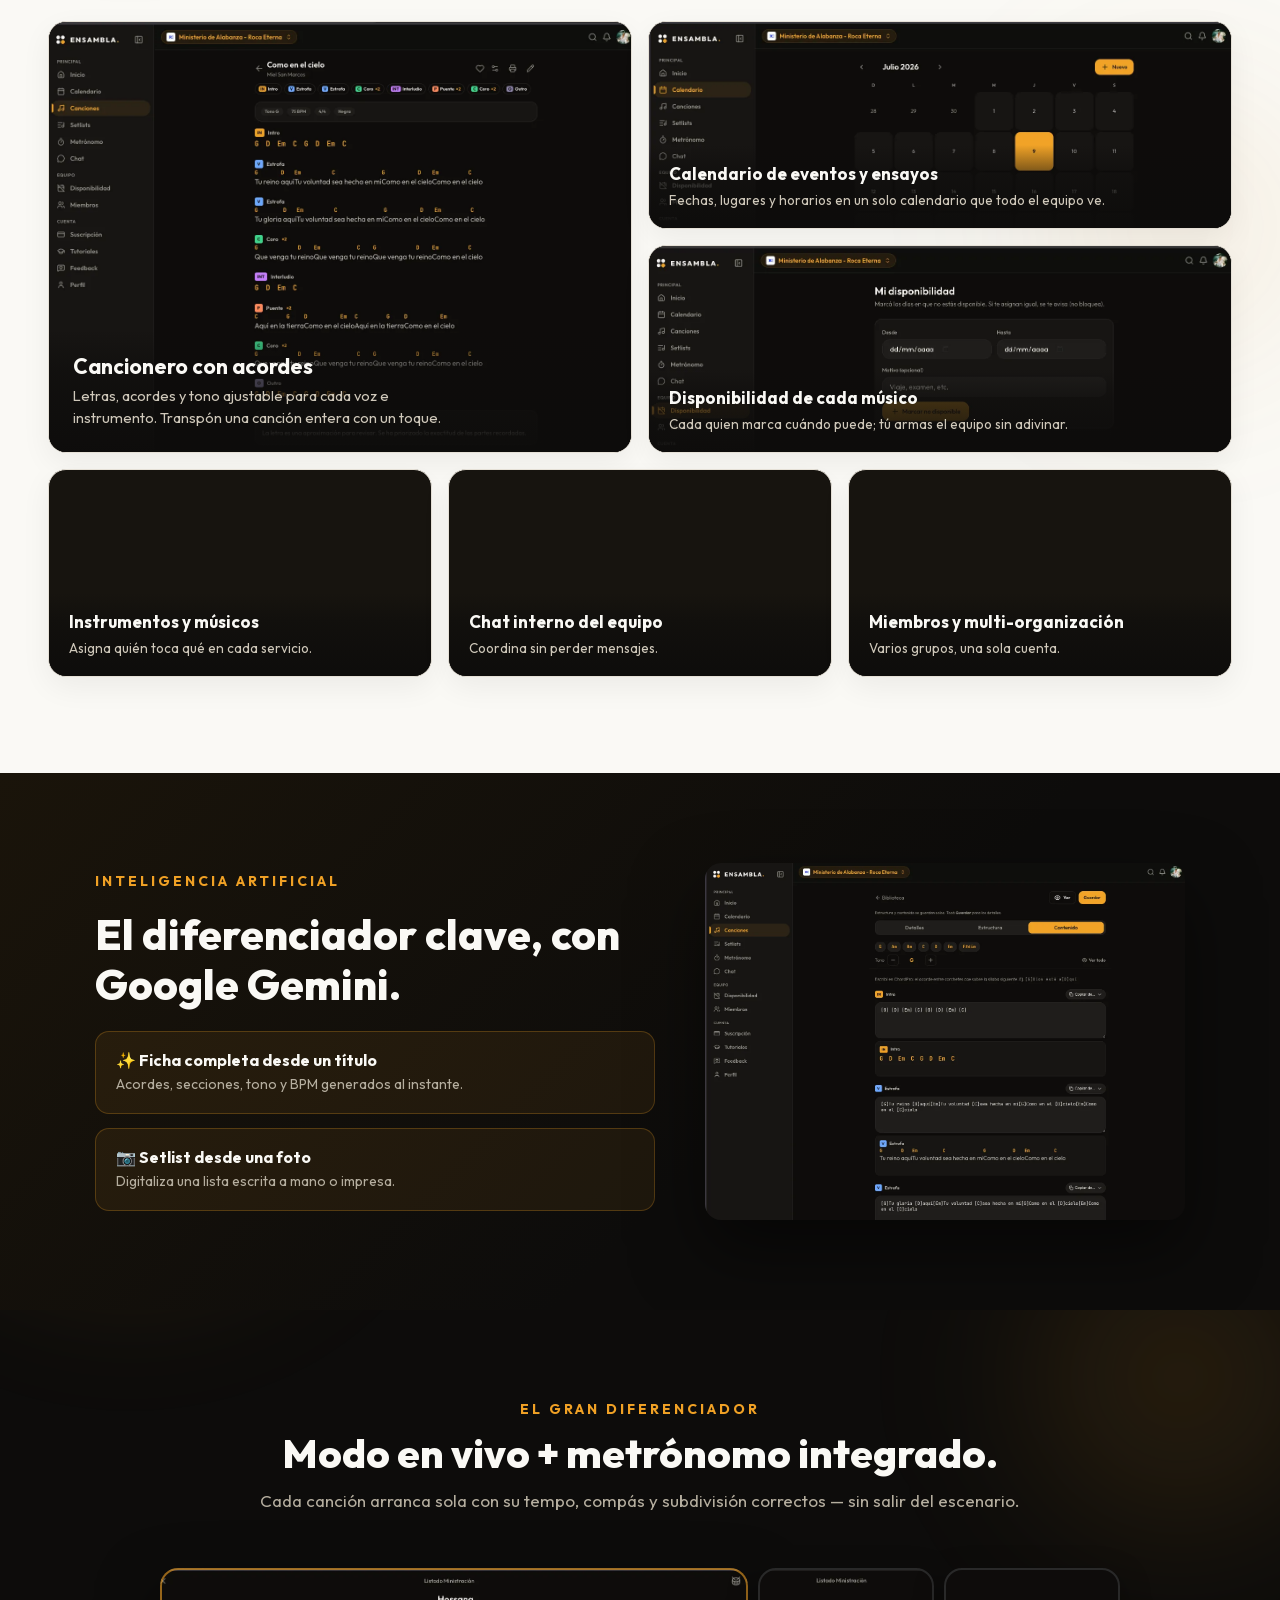
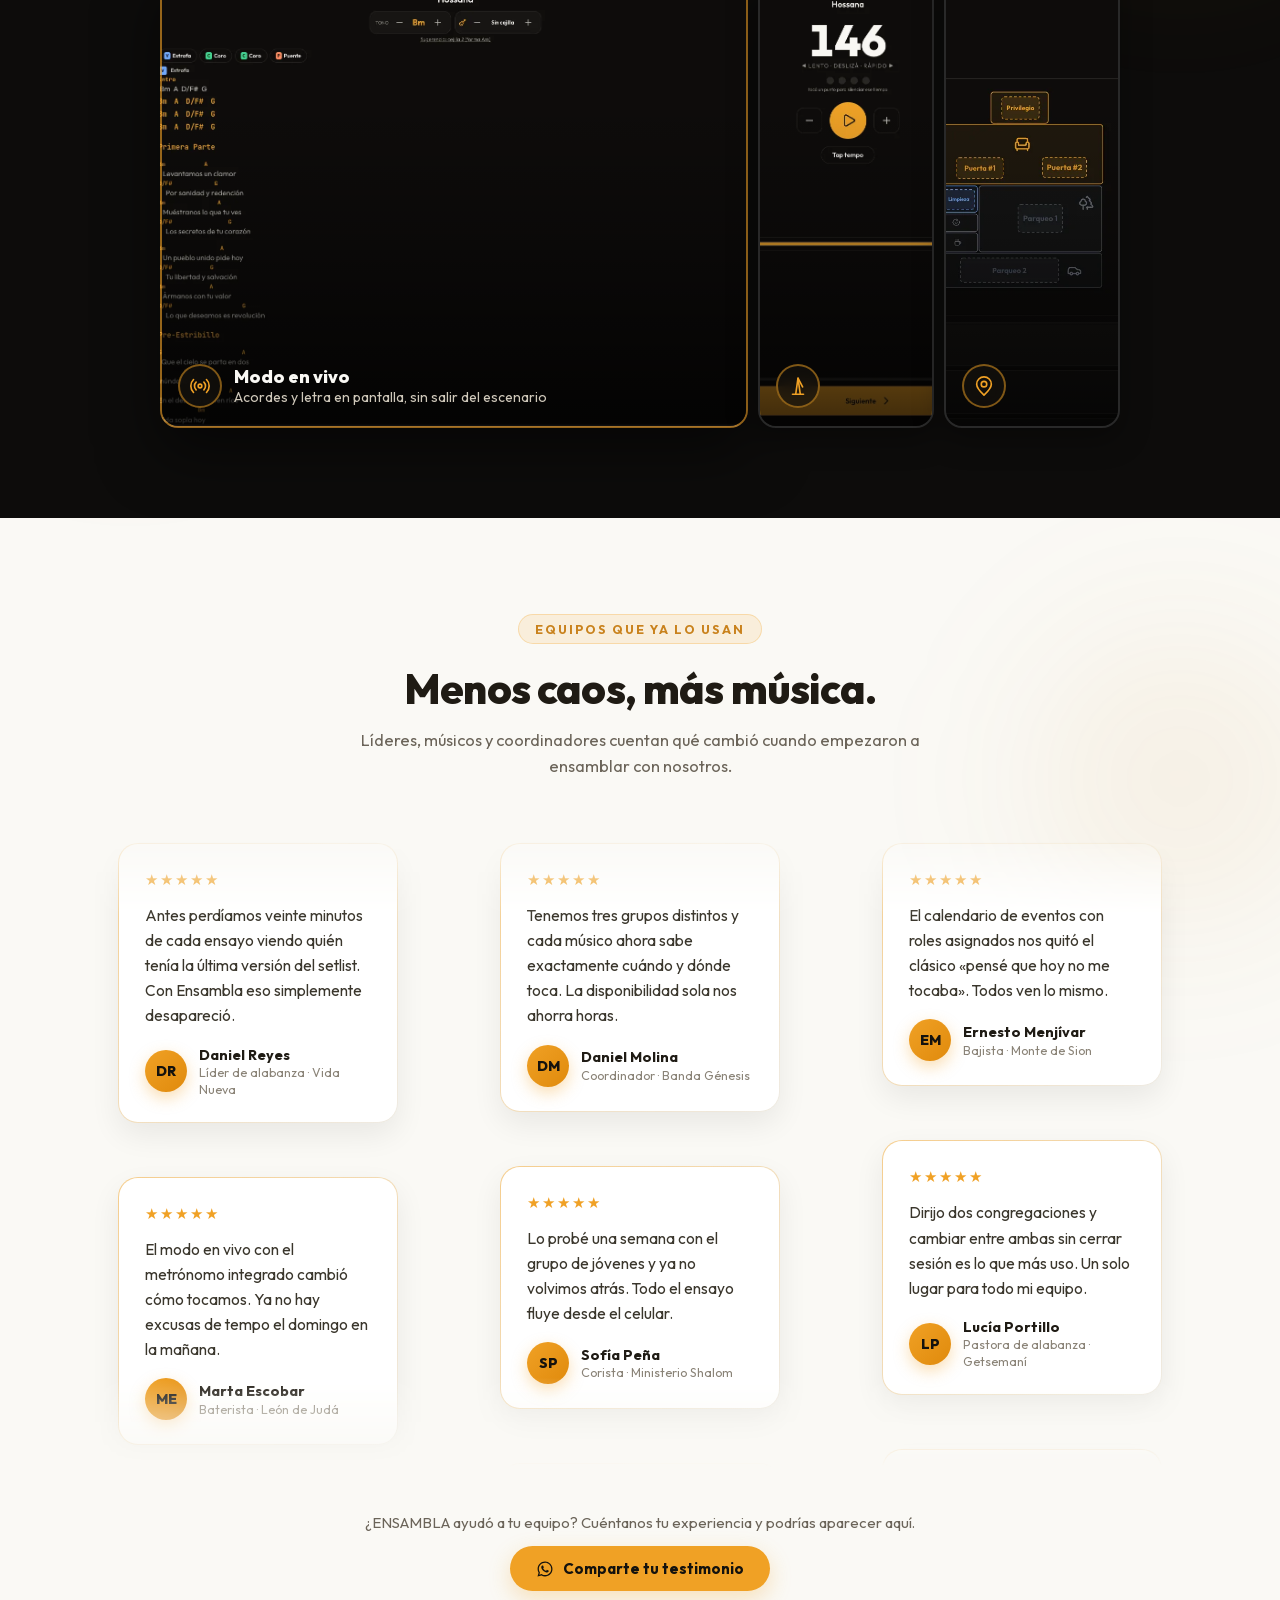
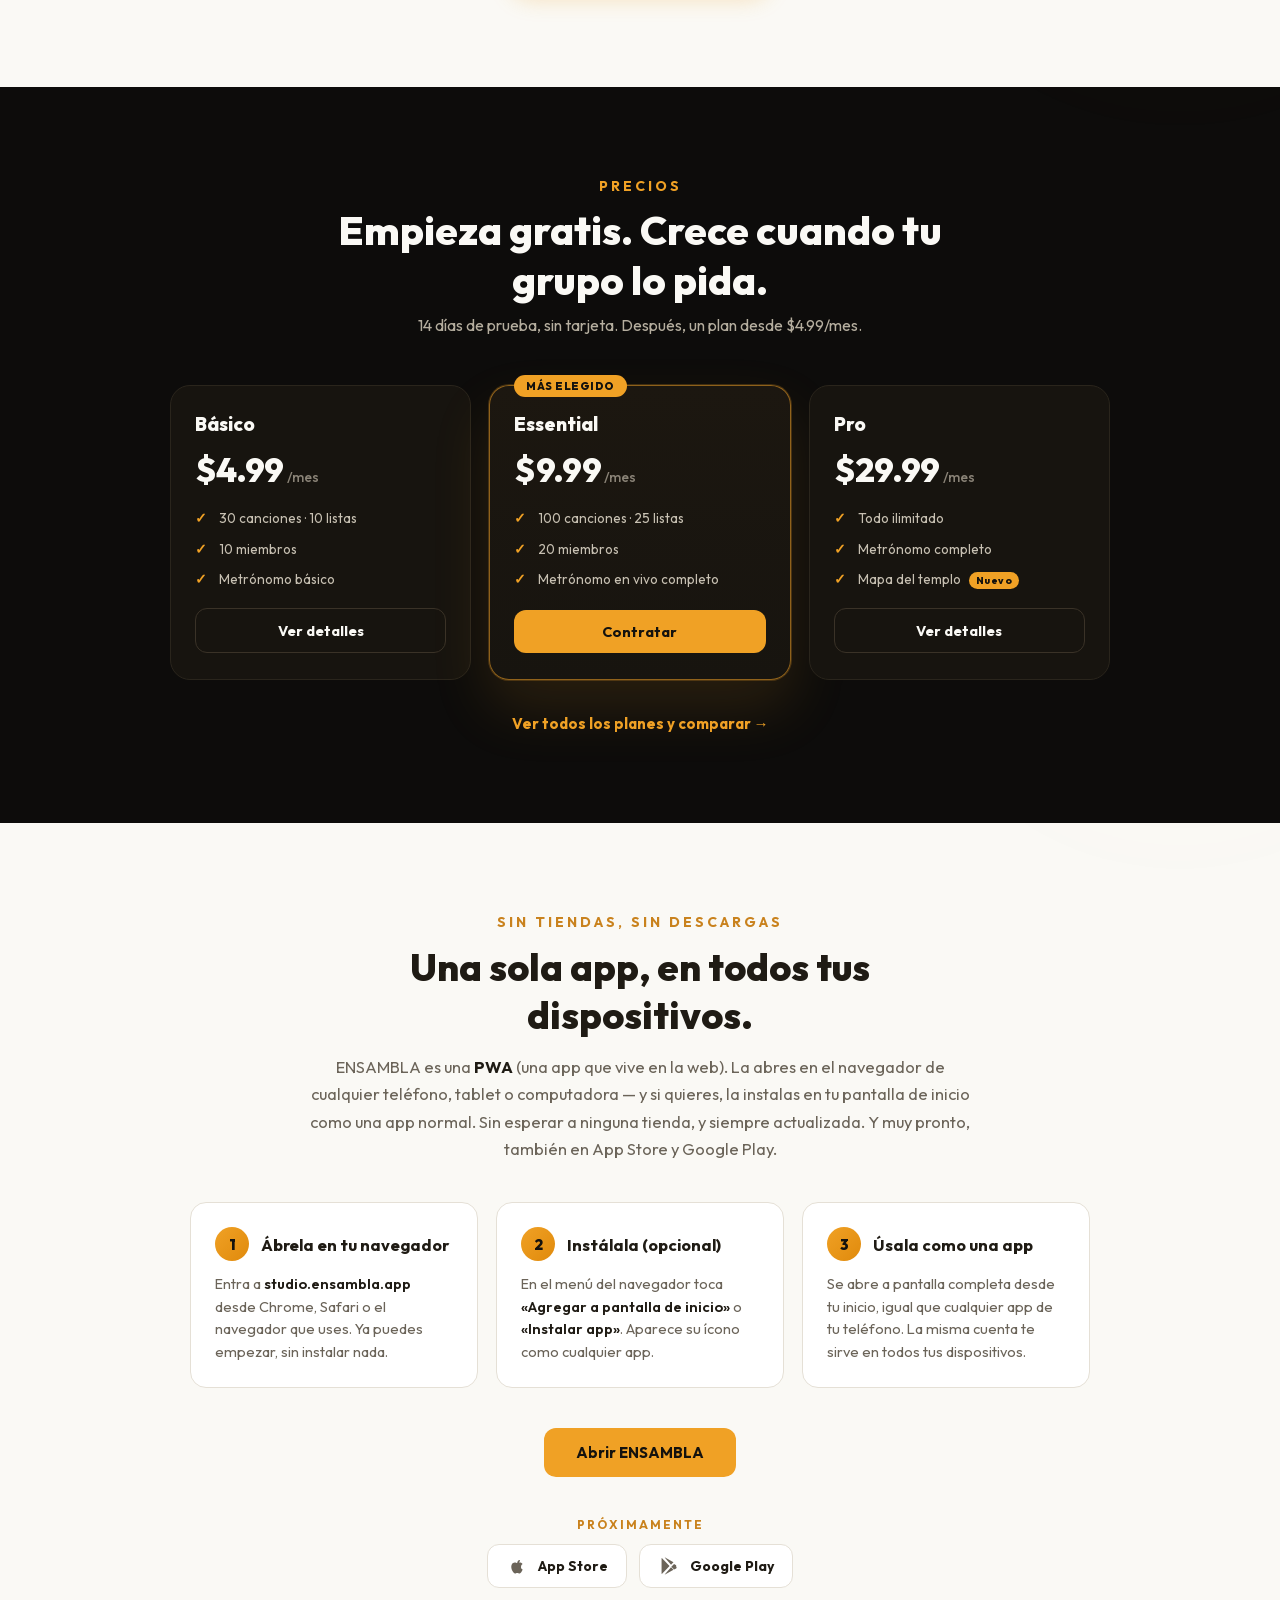
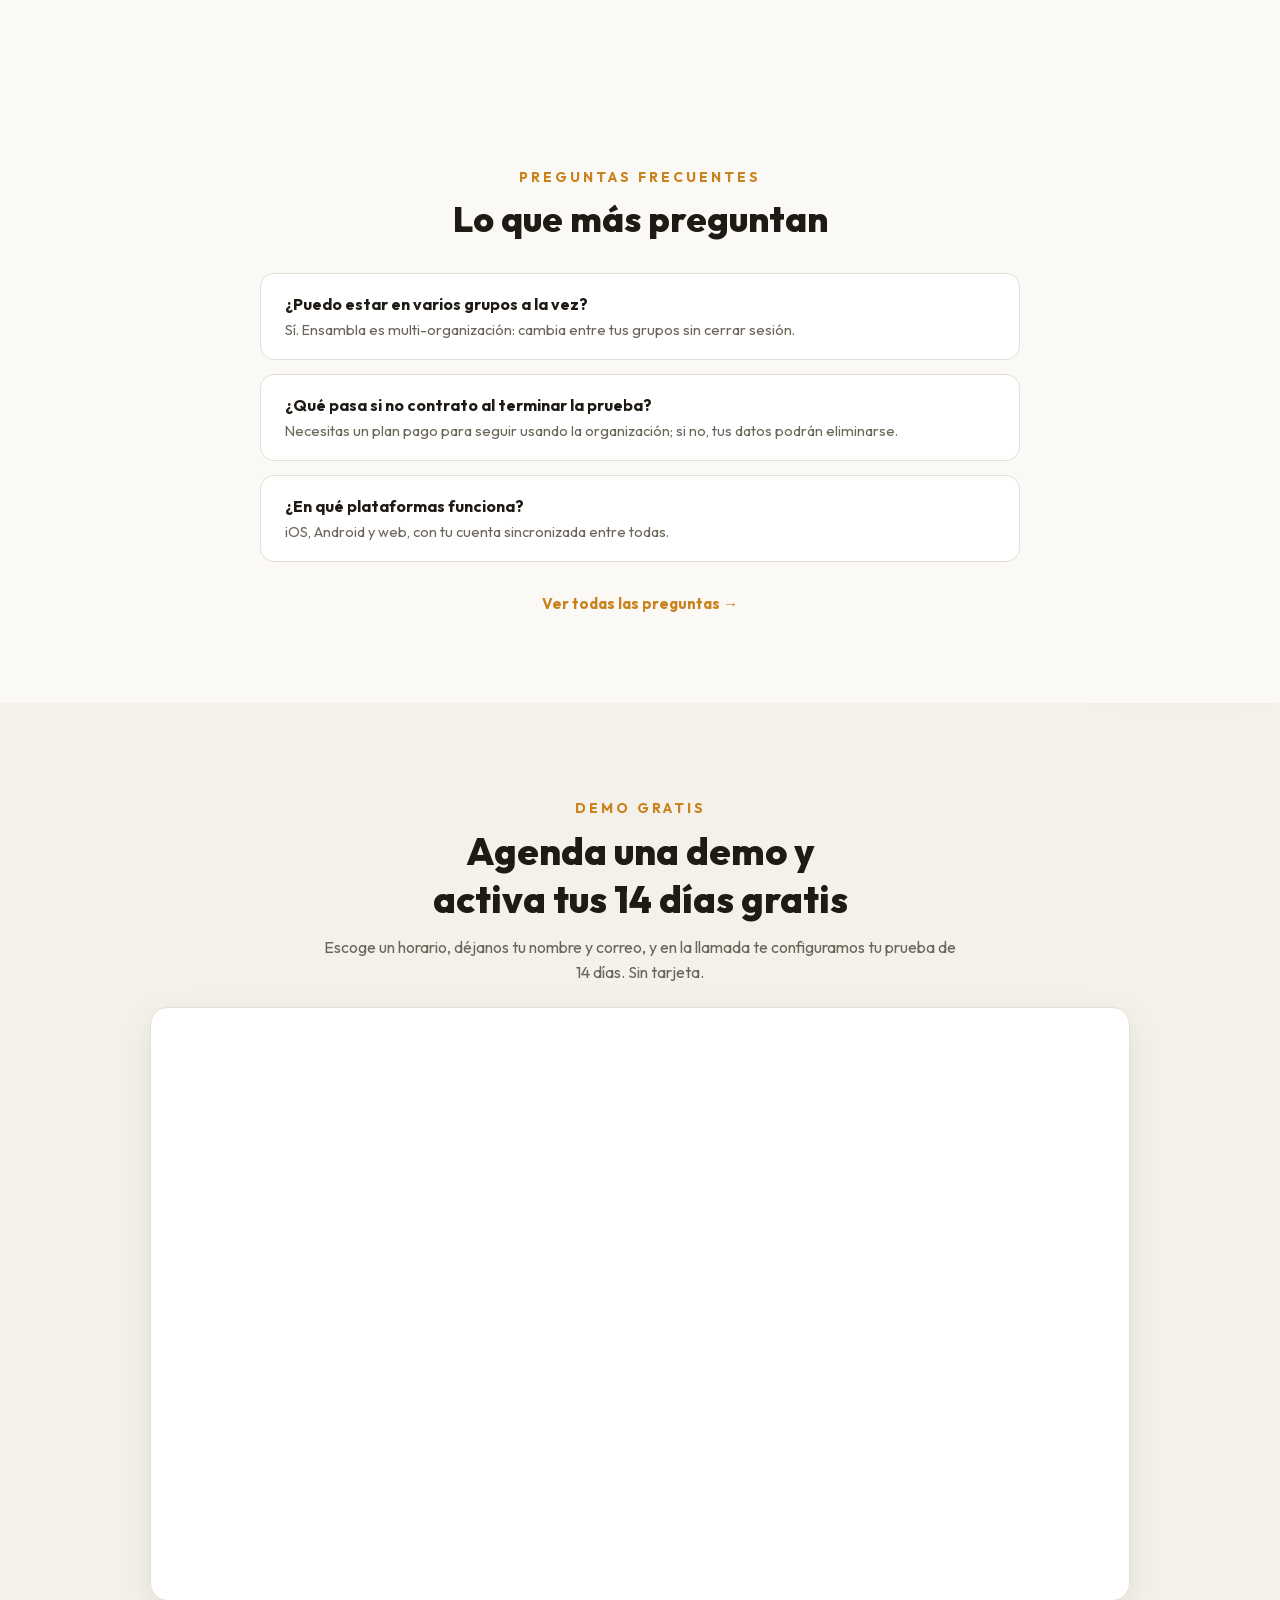
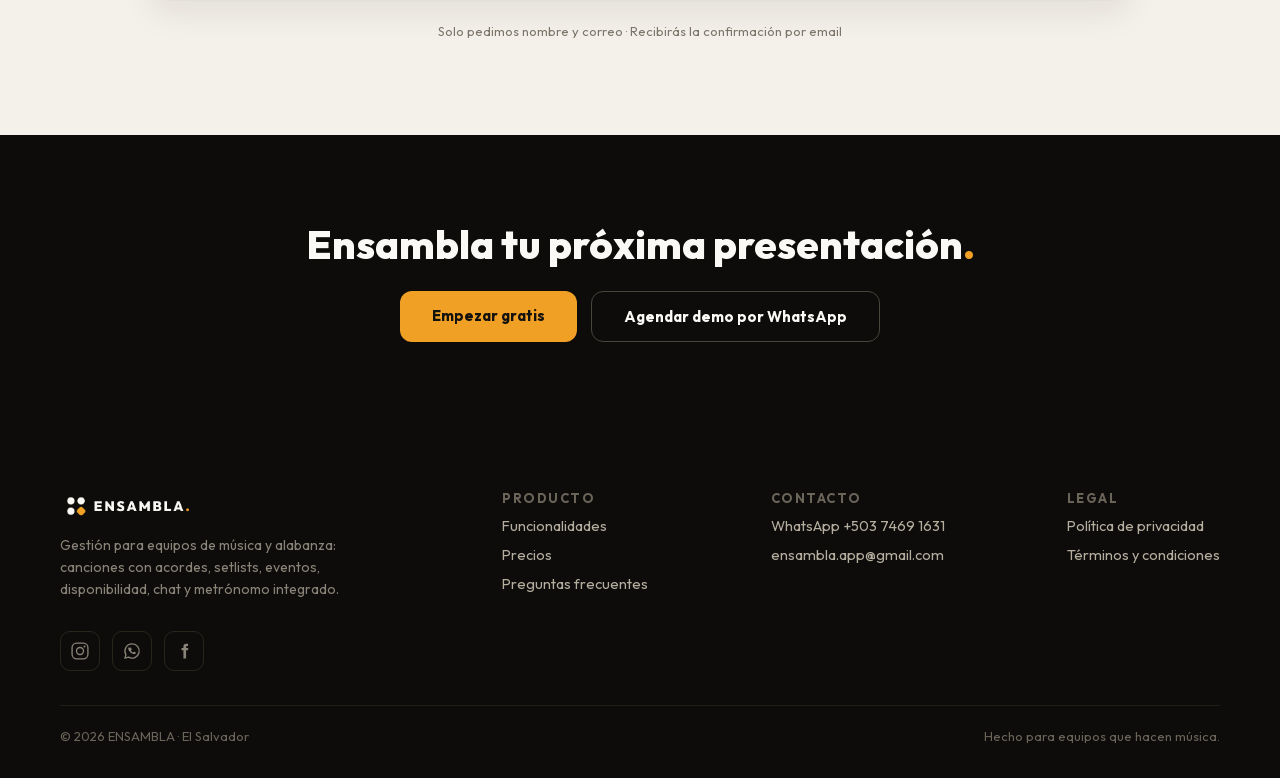
==== commit 0c95042b: "Update index.html" ====
--- a/index.html
+++ b/index.html
@@ -341,7 +341,7 @@
     <div style="text-align: center; max-width: 660px;">
       <div style="font-family: 'Outfit'; font-weight: 700; font-size: 14px; letter-spacing: 3px; color: #C9821D;">SIN TIENDAS, SIN DESCARGAS</div>
       <h2 style="font-family: 'Outfit'; font-weight: 800; font-size: clamp(26px,4vw,38px); color: #1F1B14; margin: 12px 0 0;">Una sola app, en todos tus dispositivos.</h2>
-      <p style="font-family: 'Outfit'; font-size: 16.5px; line-height: 1.65; color: #6B6459; margin: 14px 0 0;">ENSAMBLA es una <strong style="color: #1F1B14;">PWA</strong> (una app que vive en la web). La abres en el navegador de cualquier teléfono, tablet o computadora — y si quieres, la instalas en tu pantalla de inicio como una app normal. Sin App Store ni Google Play, y siempre actualizada.</p>
+      <p style="font-family: 'Outfit'; font-size: 16.5px; line-height: 1.65; color: #6B6459; margin: 14px 0 0;">ENSAMBLA es una <strong style="color: #1F1B14;">PWA</strong> (una app que vive en la web). La abres en el navegador de cualquier teléfono, tablet o computadora — y si quieres, la instalas en tu pantalla de inicio como una app normal. Sin esperar a ninguna tienda, y siempre actualizada. Y muy pronto, también en App Store y Google Play.</p>
     </div>
     <div class="reveal-grid" style="display: grid; grid-template-columns: repeat(auto-fit, minmax(240px, 1fr)); gap: 18px; max-width: 900px; width: 100%;">
       <div style="background: #FFFFFF; border: 1px solid #E5E0D6; border-radius: 16px; padding: 24px; display: flex; flex-direction: column; gap: 12px;">
@@ -367,6 +367,19 @@
       </div>
     </div>
     <a href="https://studio.ensambla.app" style="display: inline-block; background: #F0A125; color: #14120E; font-weight: 700; font-size: 15px; padding: 15px 32px; border-radius: 12px; text-decoration: none;">Abrir ENSAMBLA</a>
+    <div style="display: flex; flex-direction: column; align-items: center; gap: 12px;">
+      <span style="font-family: 'Outfit'; font-weight: 700; font-size: 12px; letter-spacing: 2px; color: #C9821D;">PRÓXIMAMENTE</span>
+      <div style="display: flex; flex-wrap: wrap; justify-content: center; gap: 12px;">
+        <span style="display: inline-flex; align-items: center; gap: 10px; background: #FFFFFF; border: 1px solid #E5E0D6; border-radius: 12px; padding: 10px 18px; color: #6B6459;">
+          <svg width="22" height="22" viewBox="0 0 24 24" fill="currentColor" aria-hidden="true"><path d="M16.4 12.7c0-2 1.6-2.9 1.7-3-.9-1.4-2.4-1.5-2.9-1.6-1.2-.1-2.4.7-3 .7-.6 0-1.6-.7-2.6-.7-1.3 0-2.6.8-3.2 2-1.4 2.4-.4 6 1 8 .7 1 1.4 2 2.4 2 1 0 1.3-.6 2.5-.6s1.5.6 2.5.6 1.7-1 2.3-2c.7-1.1 1-2.2 1-2.2s-1.8-.7-1.8-2.7Zm-2-4.9c.5-.6.9-1.5.8-2.4-.8 0-1.7.5-2.2 1.1-.5.6-.9 1.5-.8 2.4.9.1 1.7-.5 2.2-1.1Z"></path></svg>
+          <span style="font-family: 'Outfit'; font-weight: 700; font-size: 14px; color: #1F1B14;">App Store</span>
+        </span>
+        <span style="display: inline-flex; align-items: center; gap: 10px; background: #FFFFFF; border: 1px solid #E5E0D6; border-radius: 12px; padding: 10px 18px; color: #6B6459;">
+          <svg width="22" height="22" viewBox="0 0 24 24" fill="currentColor" aria-hidden="true"><path d="M4.2 3.2c-.2.2-.3.5-.3.9v15.8c0 .4.1.7.3.9l8.4-8.8L4.2 3.2Zm10 7.4 2.7-2.8-8.7-4.9c-.3-.2-.6-.2-.9-.1l6.9 7.8Zm0 2.8-6.9 7.8c.3.1.6.1.9-.1l8.7-4.9-2.7-2.8Zm5.6-2.2-2.3-1.3-3 3 3 3 2.3-1.3c.7-.5.7-1.6 0-2.1Z"></path></svg>
+          <span style="font-family: 'Outfit'; font-weight: 700; font-size: 14px; color: #1F1B14;">Google Play</span>
+        </span>
+      </div>
+    </div>
   </div>
 
   <!-- FAQ TEASER -->
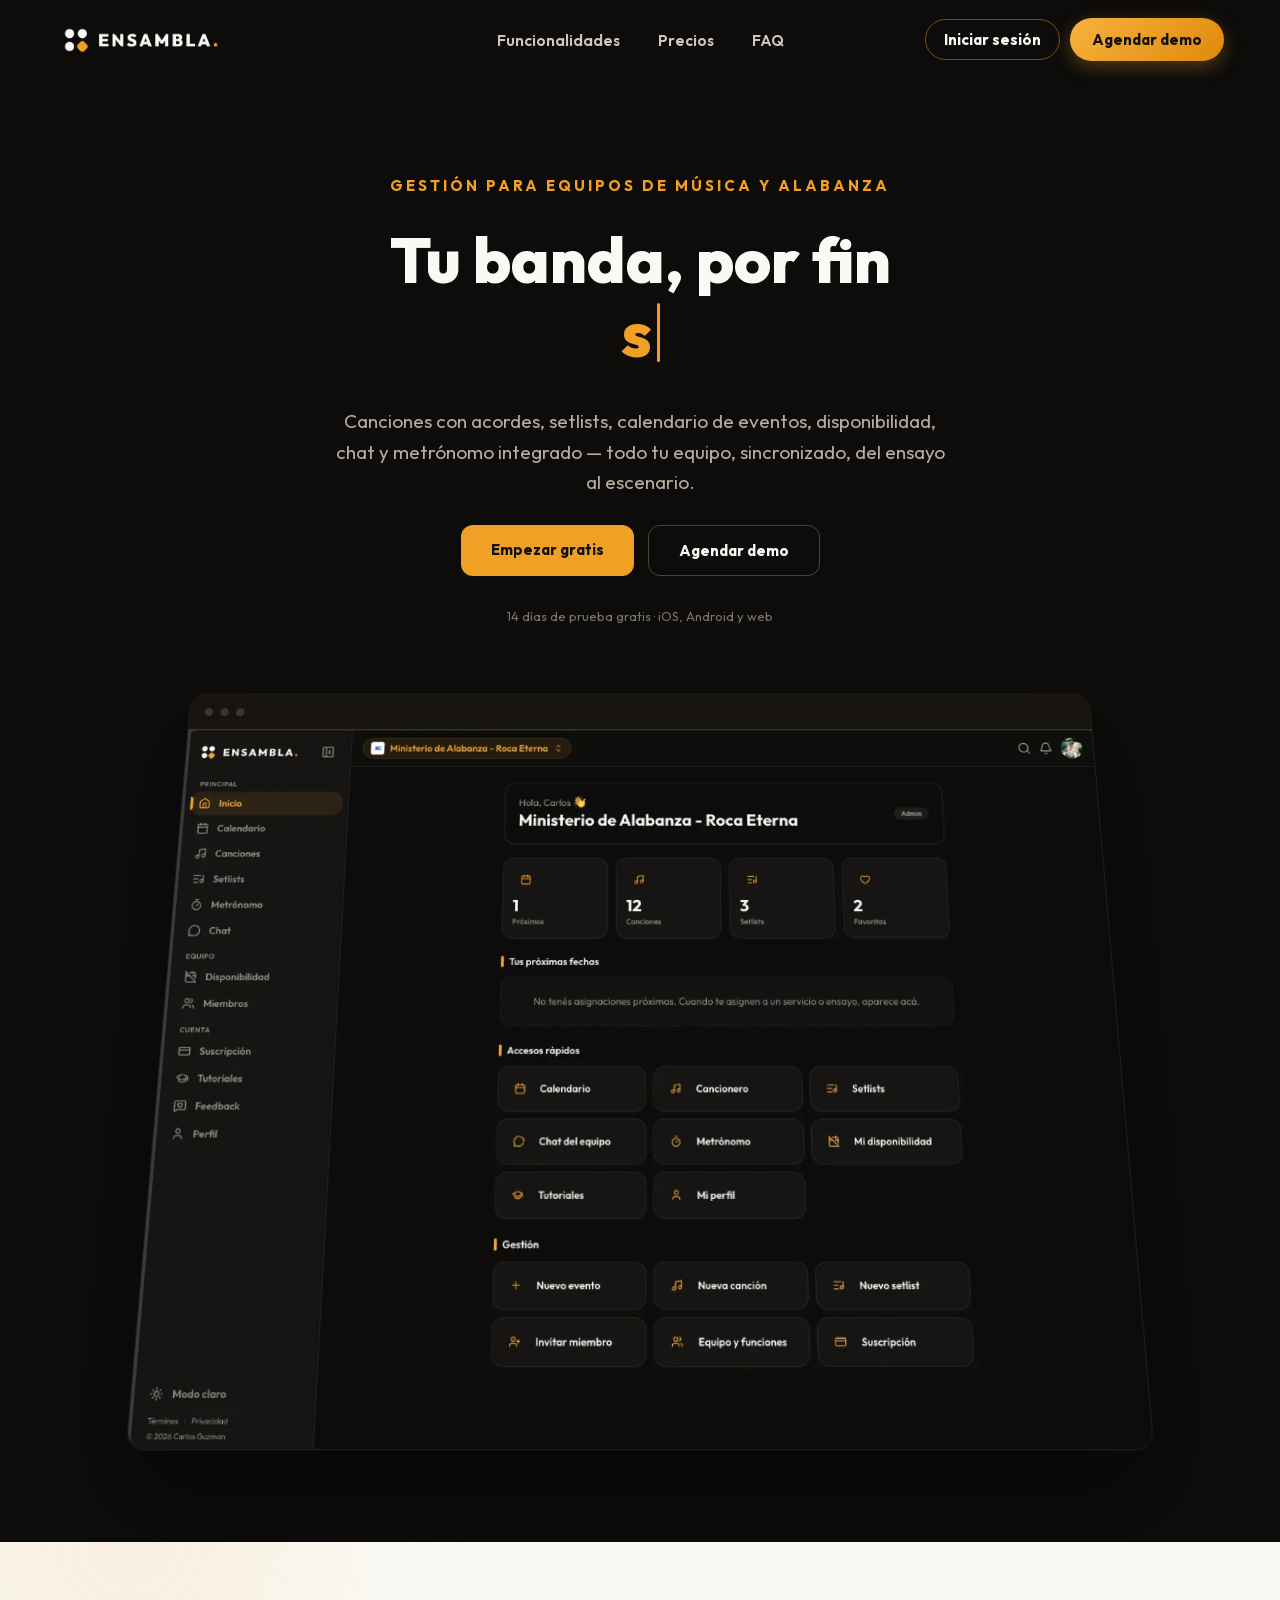
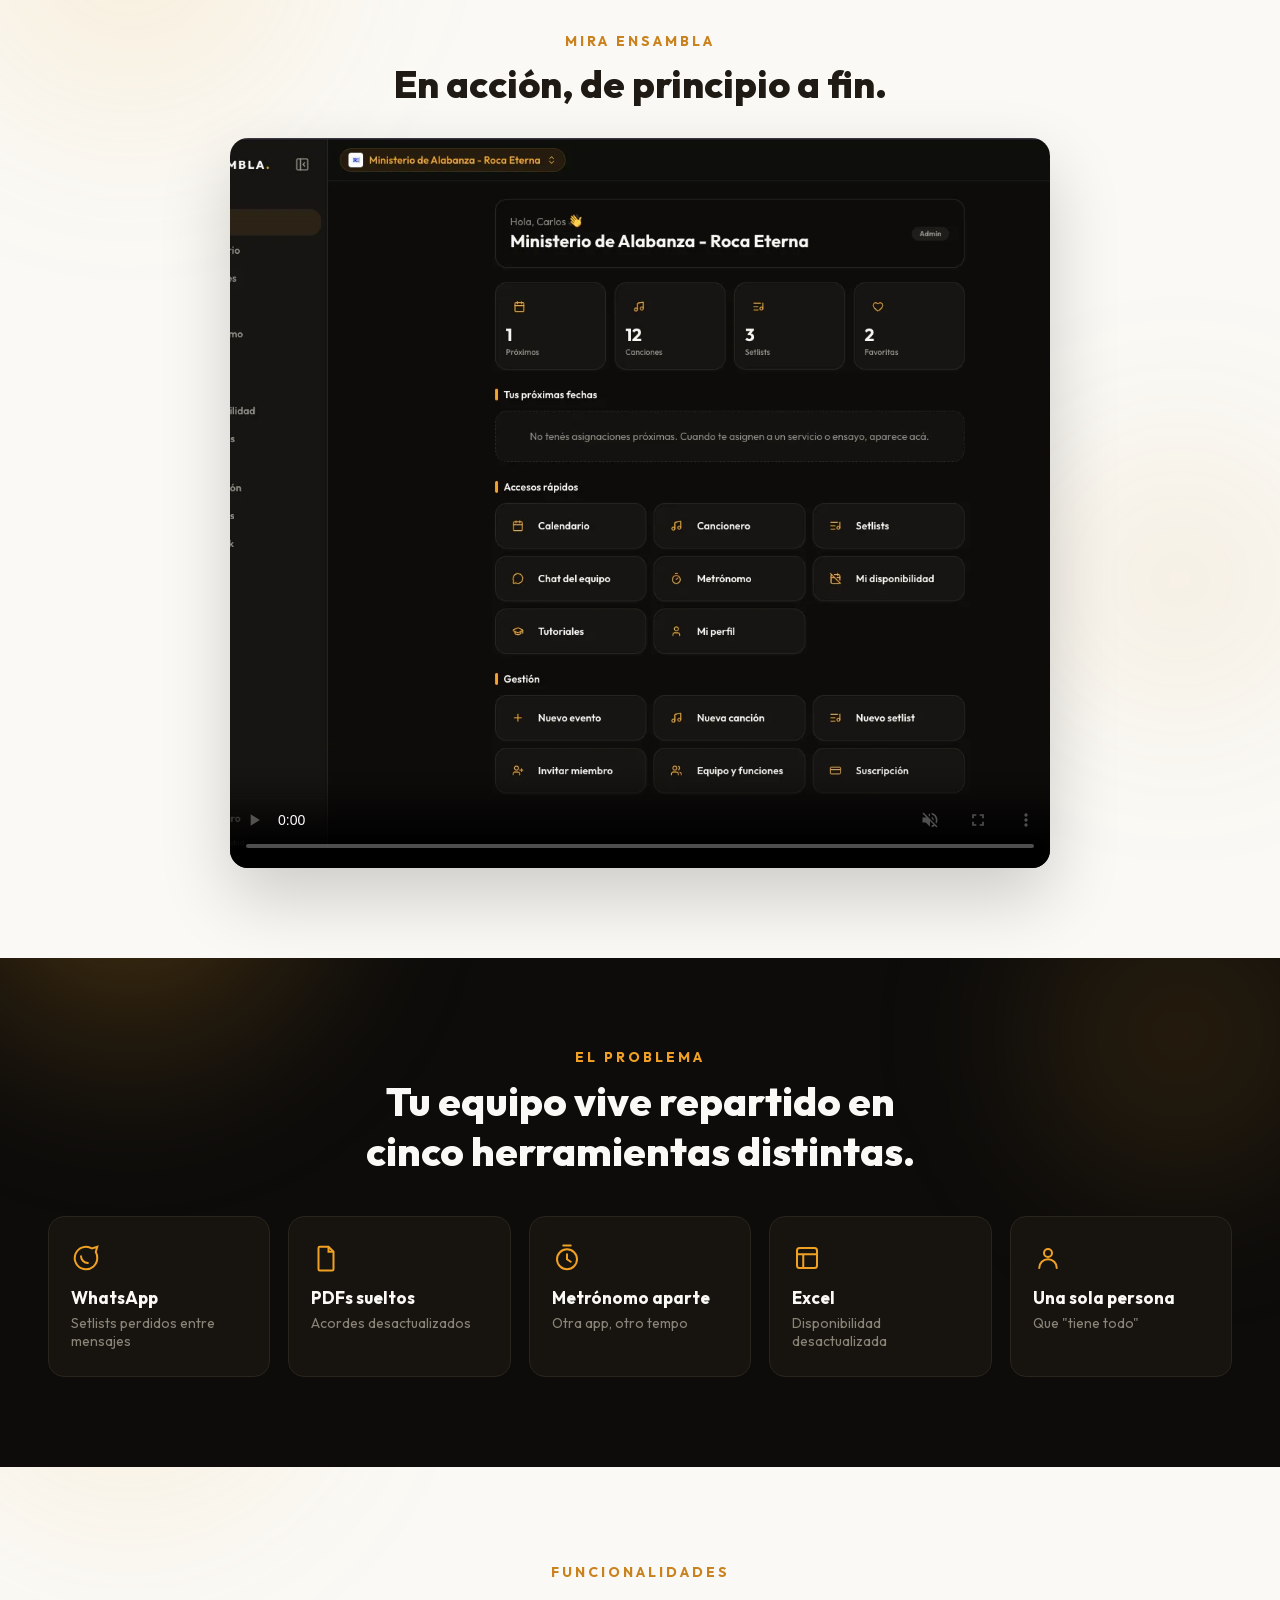
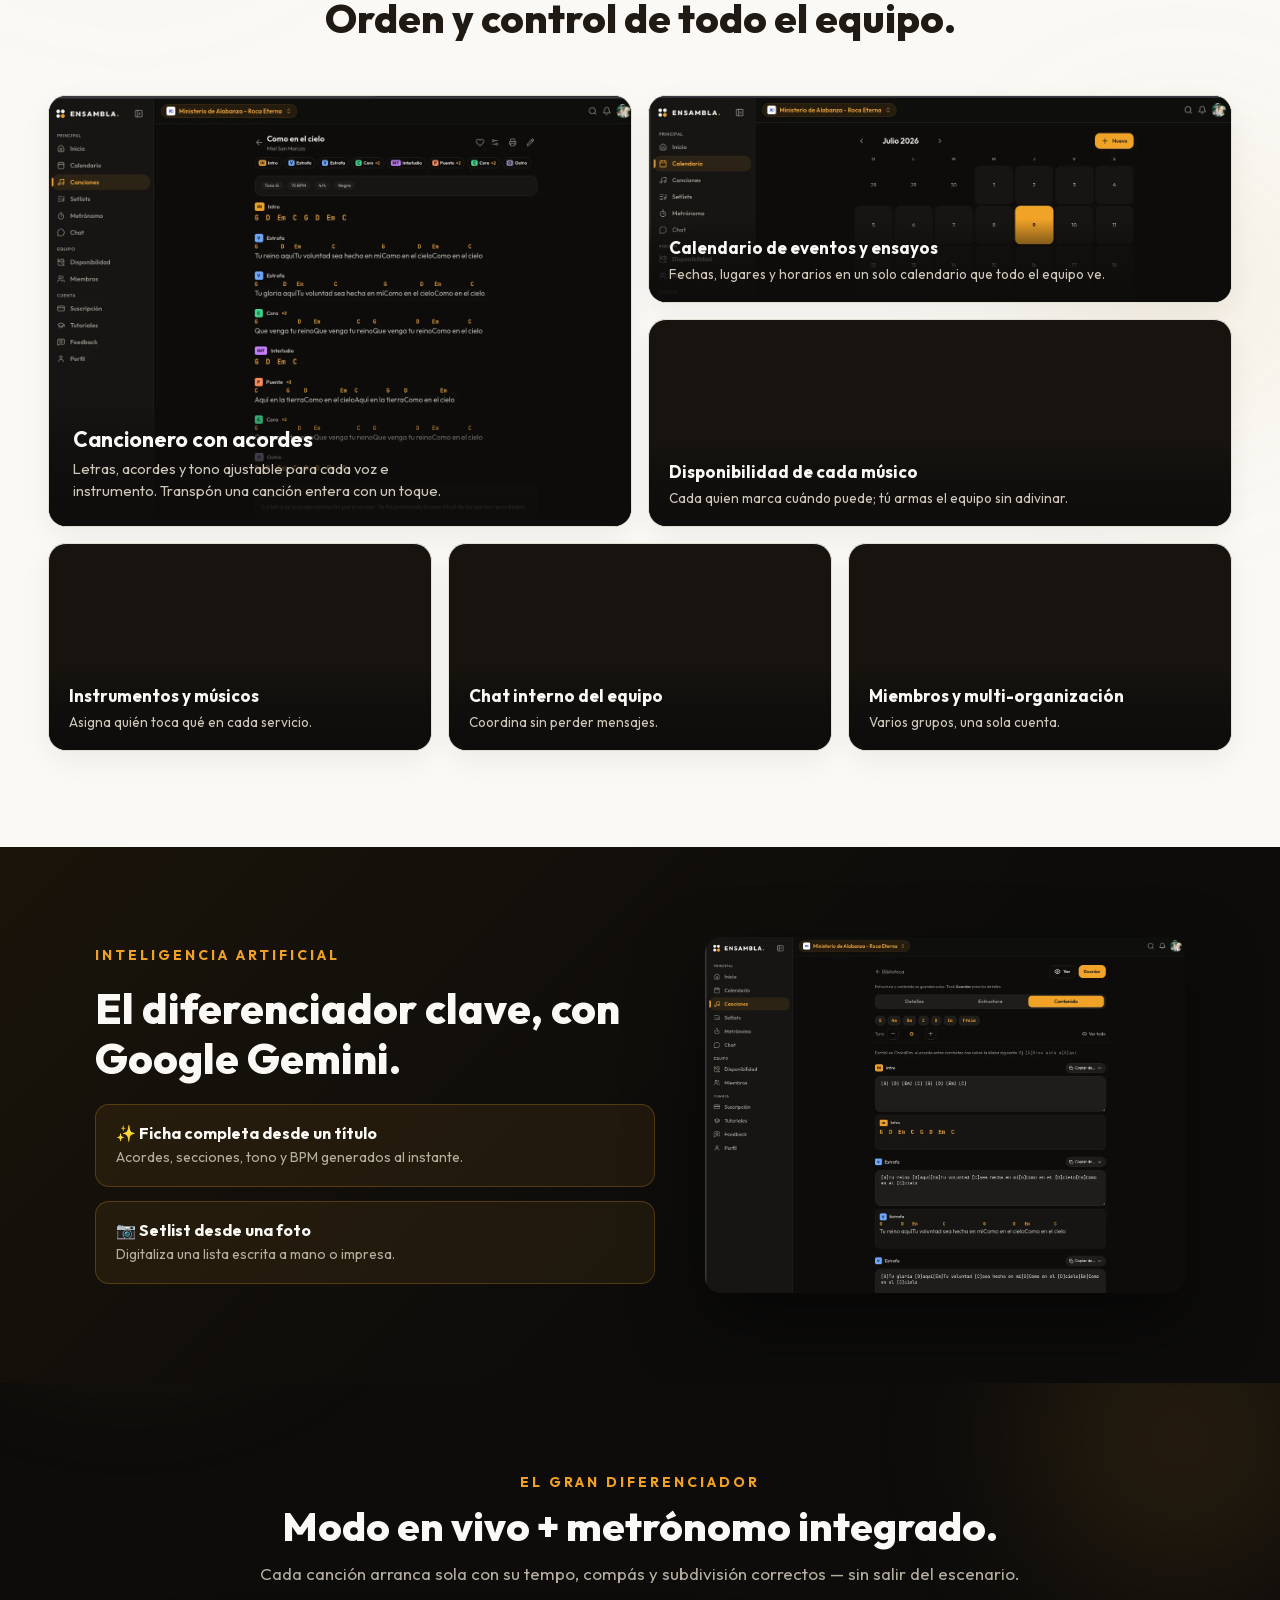
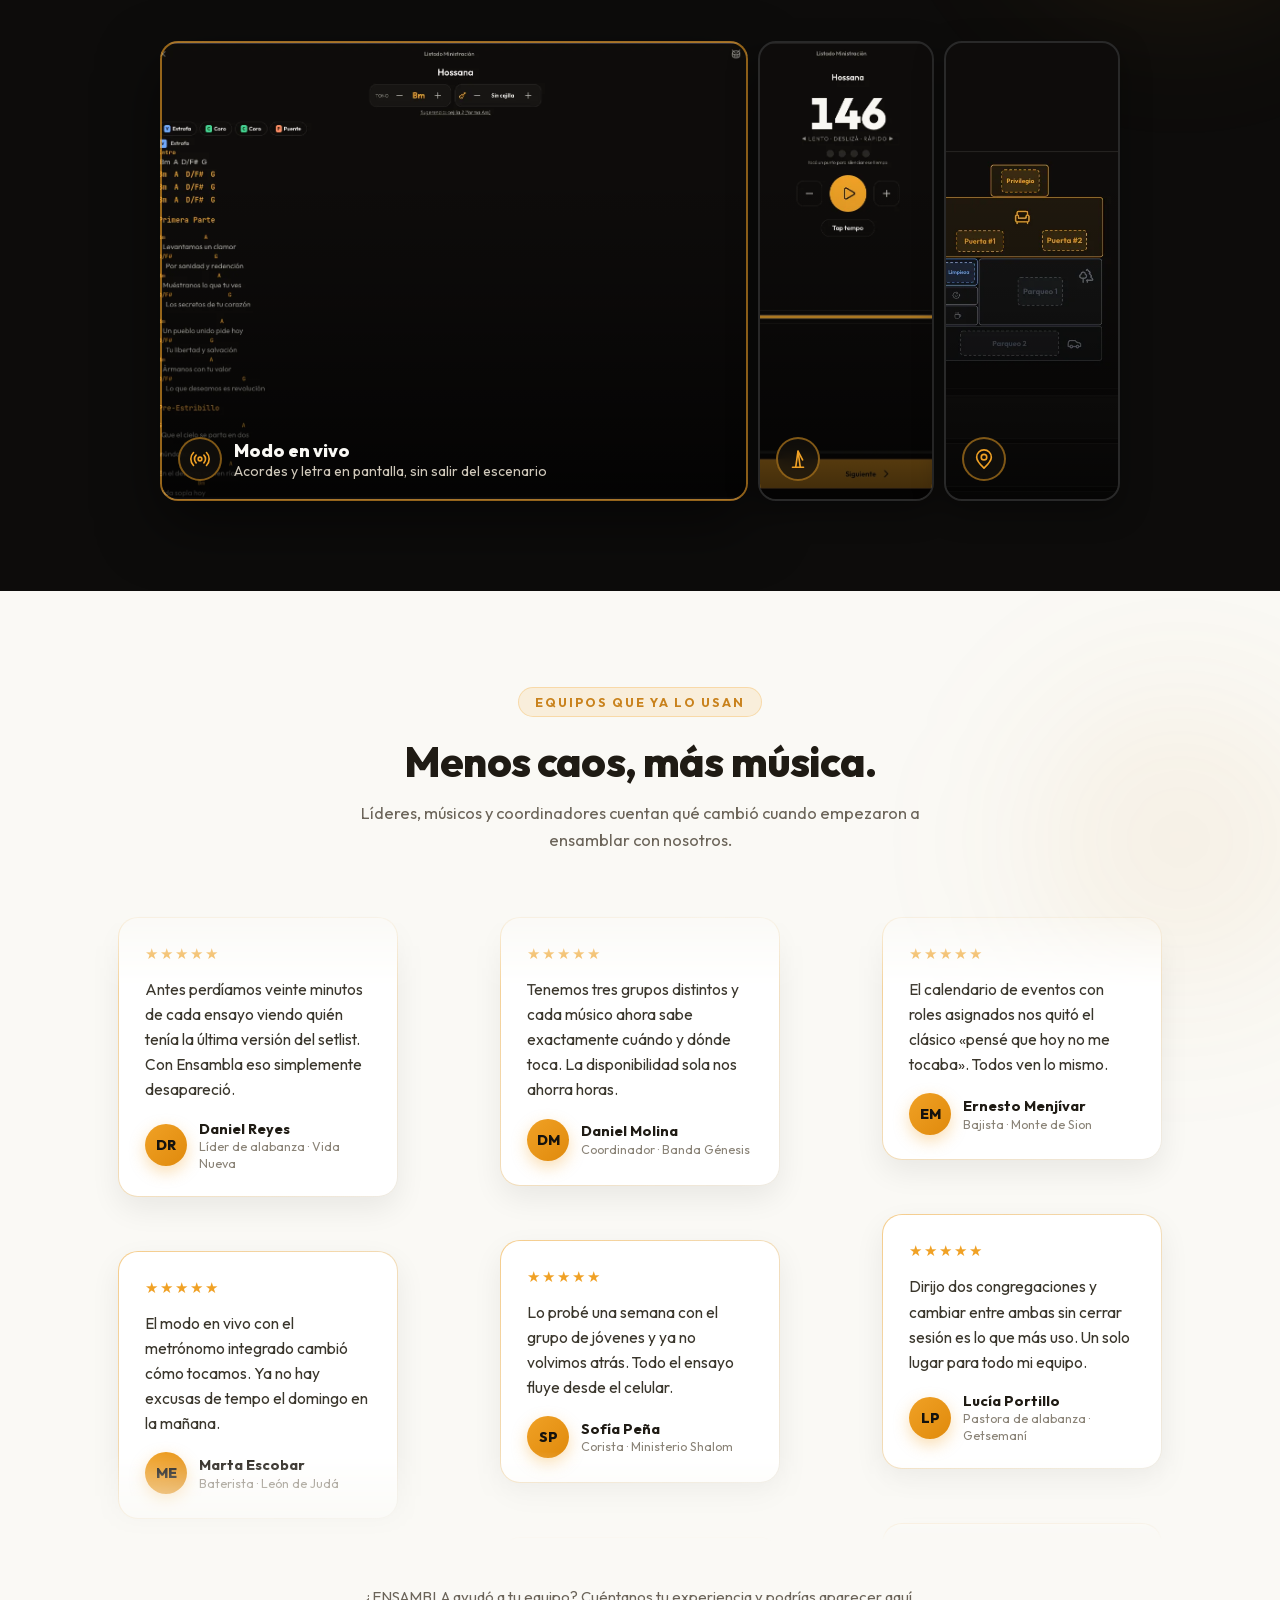
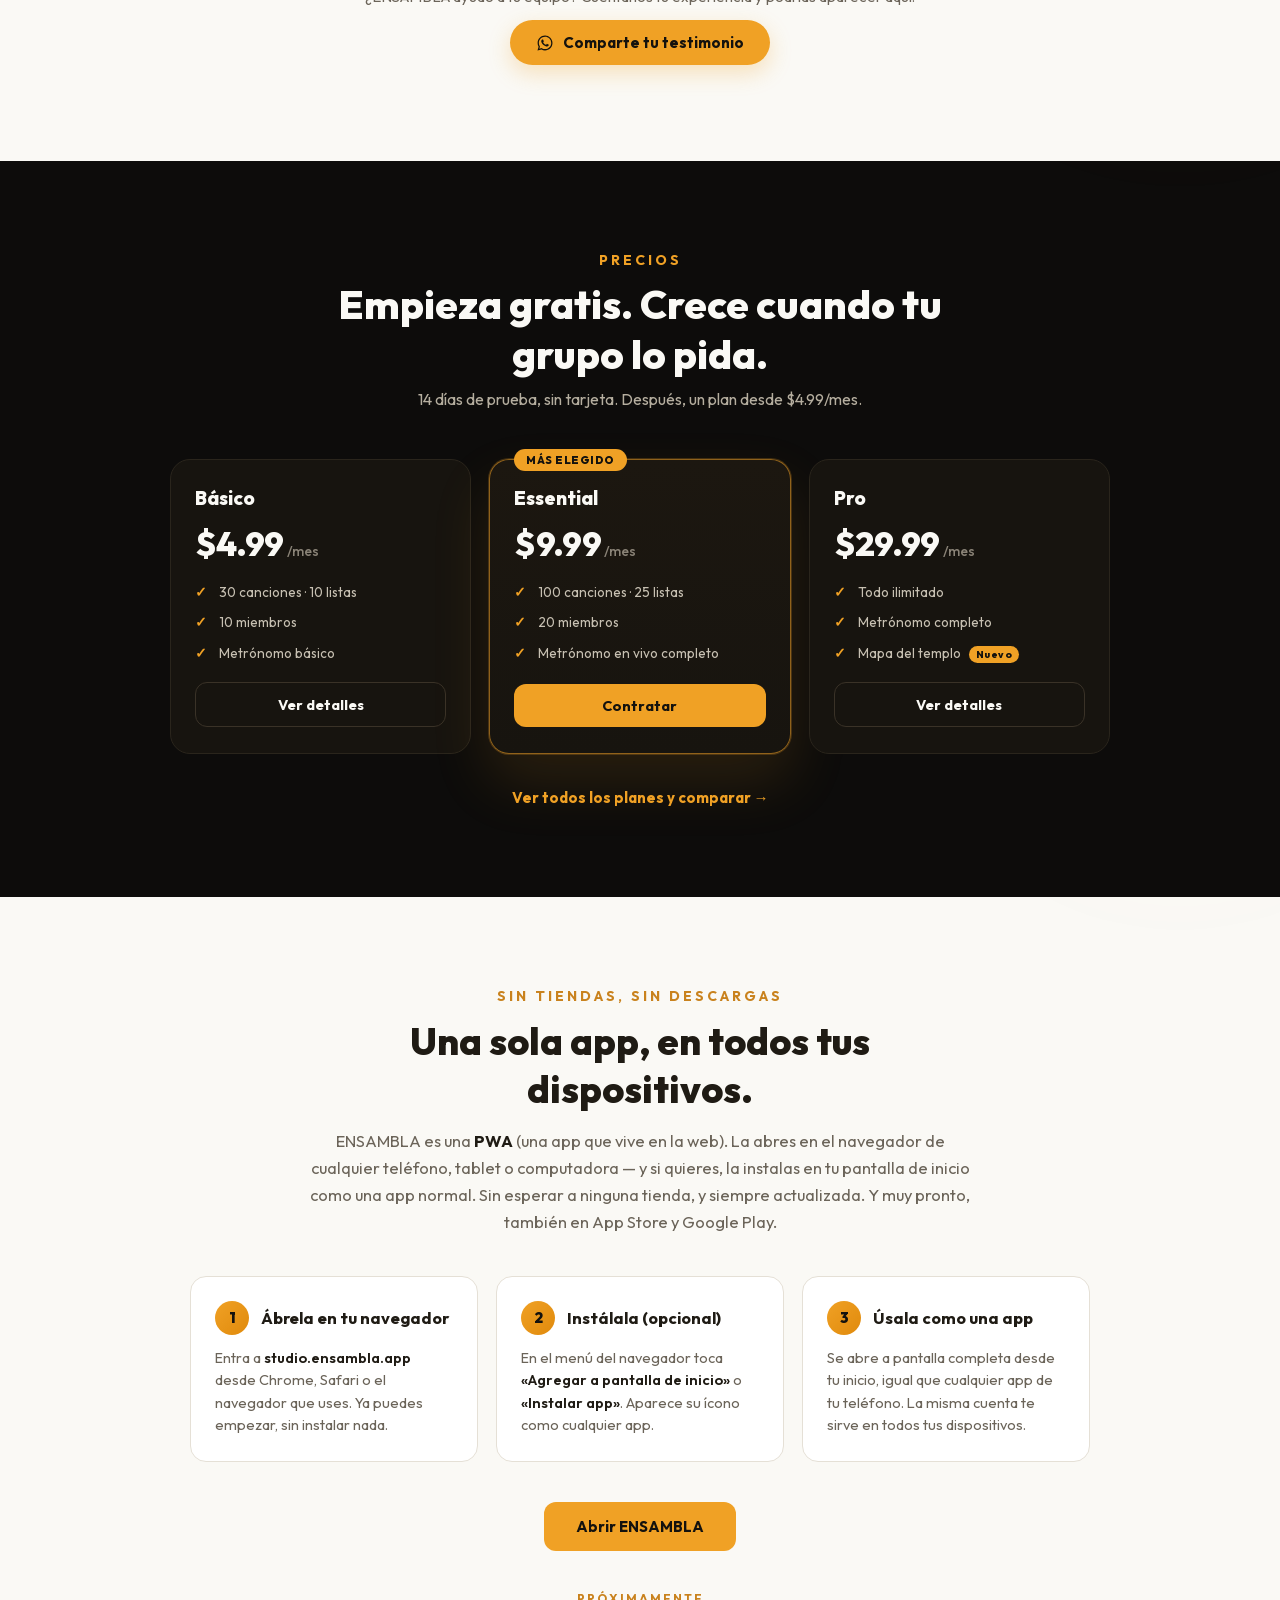
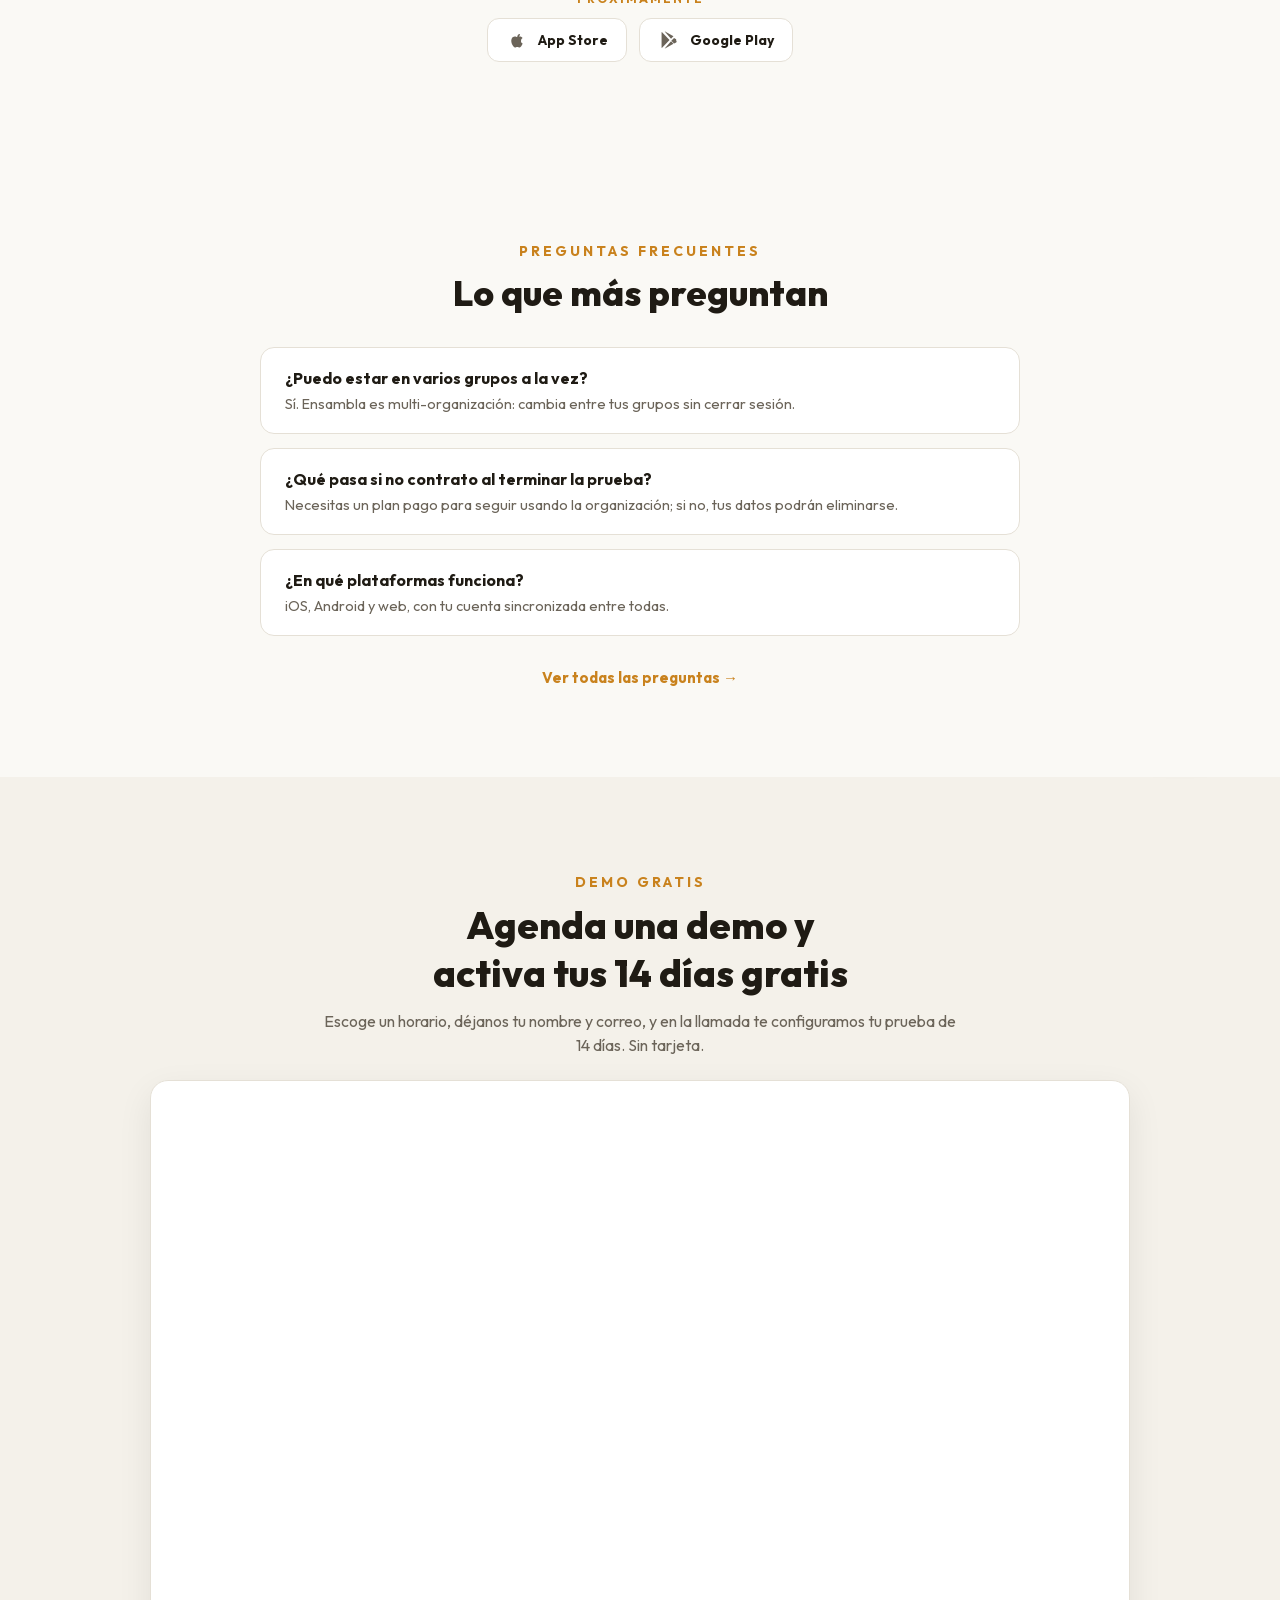
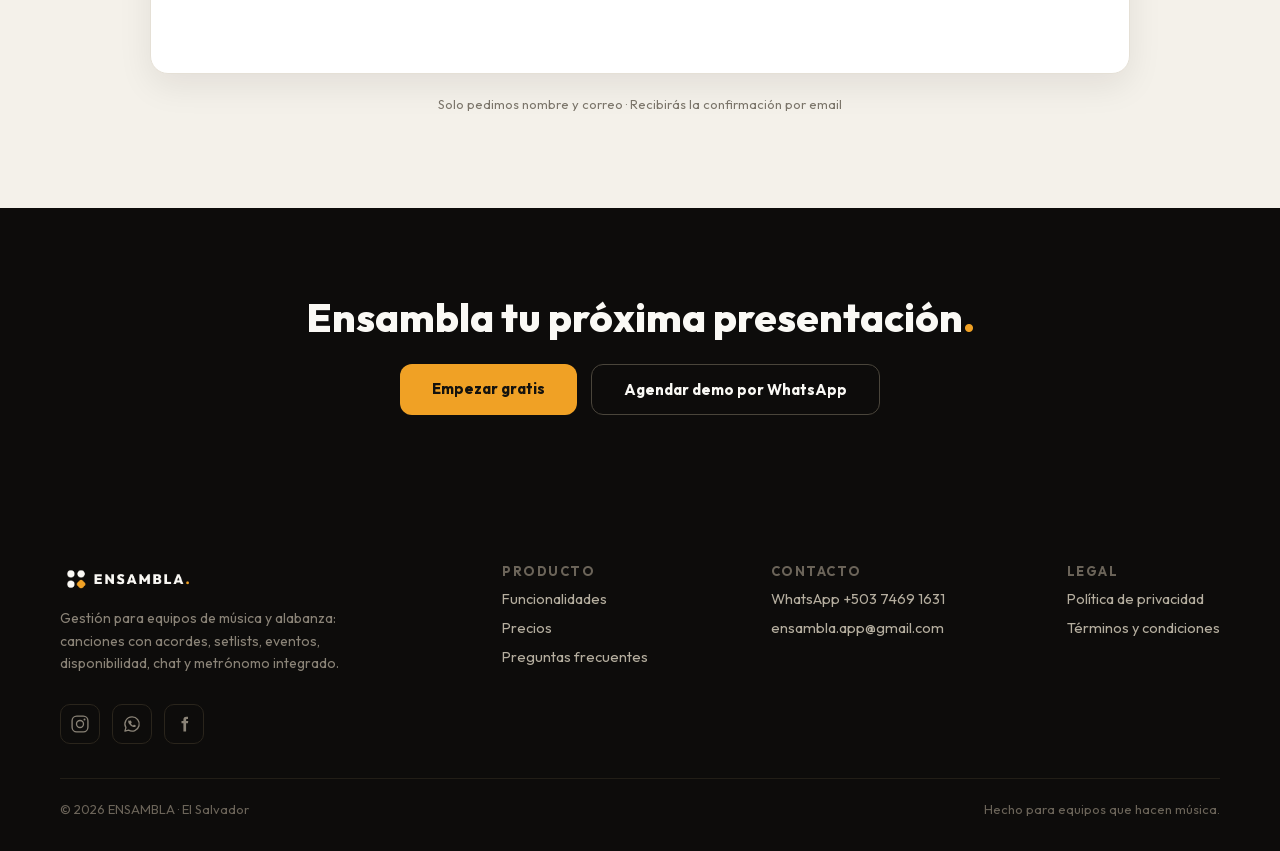
==== commit ffd0b5a4: "Nuevos cambios" ====
--- a/index.html
+++ b/index.html
@@ -30,7 +30,7 @@
 
   <link rel="preload" as="font" type="font/woff2" href="assets/fonts/outfit-latin.woff2" crossorigin>
   <link rel="preload" as="image" href="assets/img/hero-dashboard.webp" fetchpriority="high">
-  <link rel="stylesheet" href="assets/css/styles.css?v=6828d937">
+  <link rel="stylesheet" href="assets/css/styles.css?v=01e33ac7">
 
   <script type="application/ld+json">{"@context":"https://schema.org","@type":"Organization","name":"ENSAMBLA","url":"https://ensambla.vercel.app","logo":"https://ensambla.vercel.app/favicon.svg","email":"ensambla.app@gmail.com","areaServed":"SV","sameAs":[],"contactPoint":{"@type":"ContactPoint","contactType":"ventas","telephone":"+50374691631","availableLanguage":"es"}}</script>
   <script type="application/ld+json">{"@context":"https://schema.org","@type":"SoftwareApplication","name":"ENSAMBLA","applicationCategory":"BusinessApplication","operatingSystem":"iOS, Android, Web","description":"Canciones con acordes, setlists, calendario de eventos, disponibilidad, chat y metrónomo integrado. Todo tu equipo de música sincronizado, del ensayo al escenario. 14 días gratis.","url":"https://ensambla.vercel.app","offers":{"@type":"Offer","price":"4.99","priceCurrency":"USD","description":"Desde $4.99/mes, 14 días de prueba gratis"}}</script>
@@ -478,6 +478,6 @@
     setTimeout(hide, 4000);
   })();
 </script>
-<script src="assets/js/enhance.js?v=6828d937" defer></script>
+<script src="assets/js/enhance.js?v=01e33ac7" defer></script>
 </body>
 </html>
--- a/assets/css/styles.css
+++ b/assets/css/styles.css
@@ -343,7 +343,8 @@
 .pricing.is-annual .py { display: inline; }
 
 /* ===== Typewriter del hero ===== */
-.tw { color: #F0A125; }
+/* ponytail: palabra en su propia línea y alto fijo → el cambio de palabra no altera el alto del hero ni mueve el scroll */
+.tw { color: #F0A125; display: block; min-height: 1.15em; }
 .tw__word { white-space: nowrap; }
 .tw__caret {
   display: inline-block; width: 3px; height: 0.92em; margin-left: 5px;
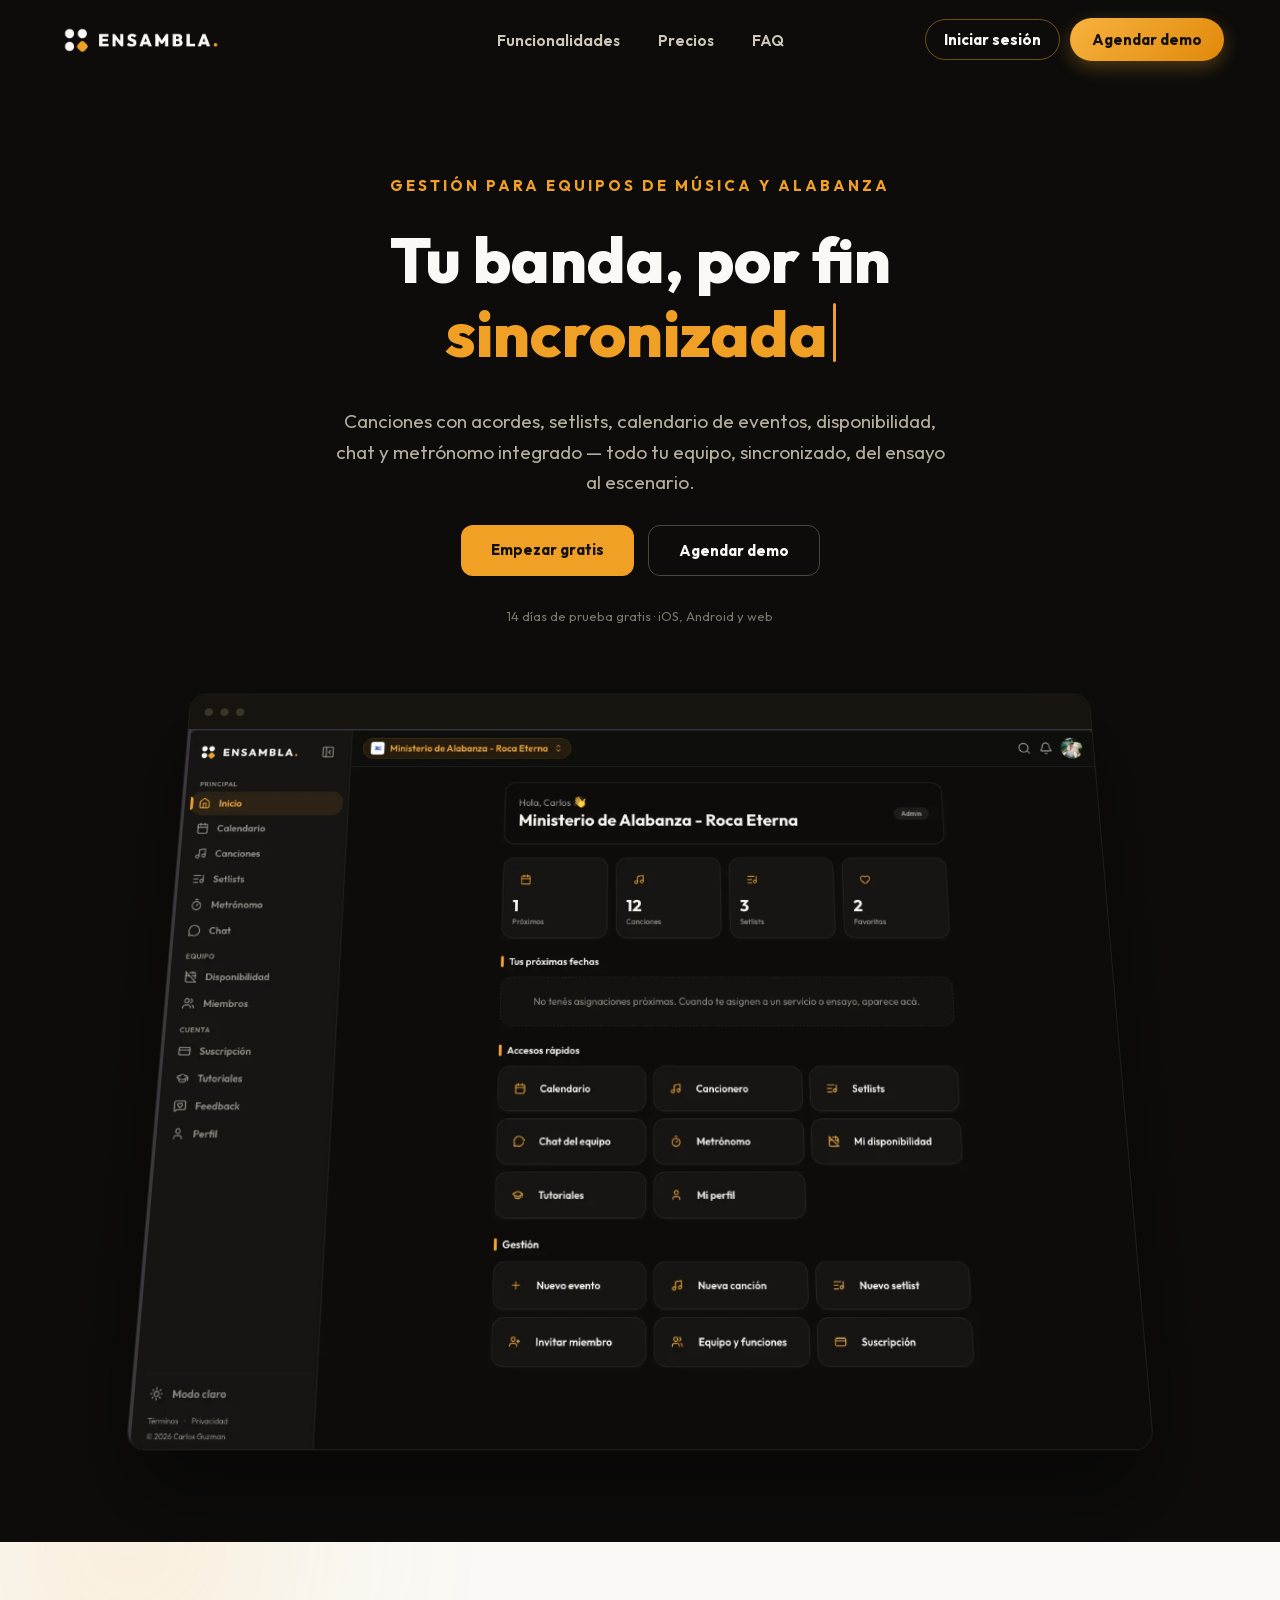
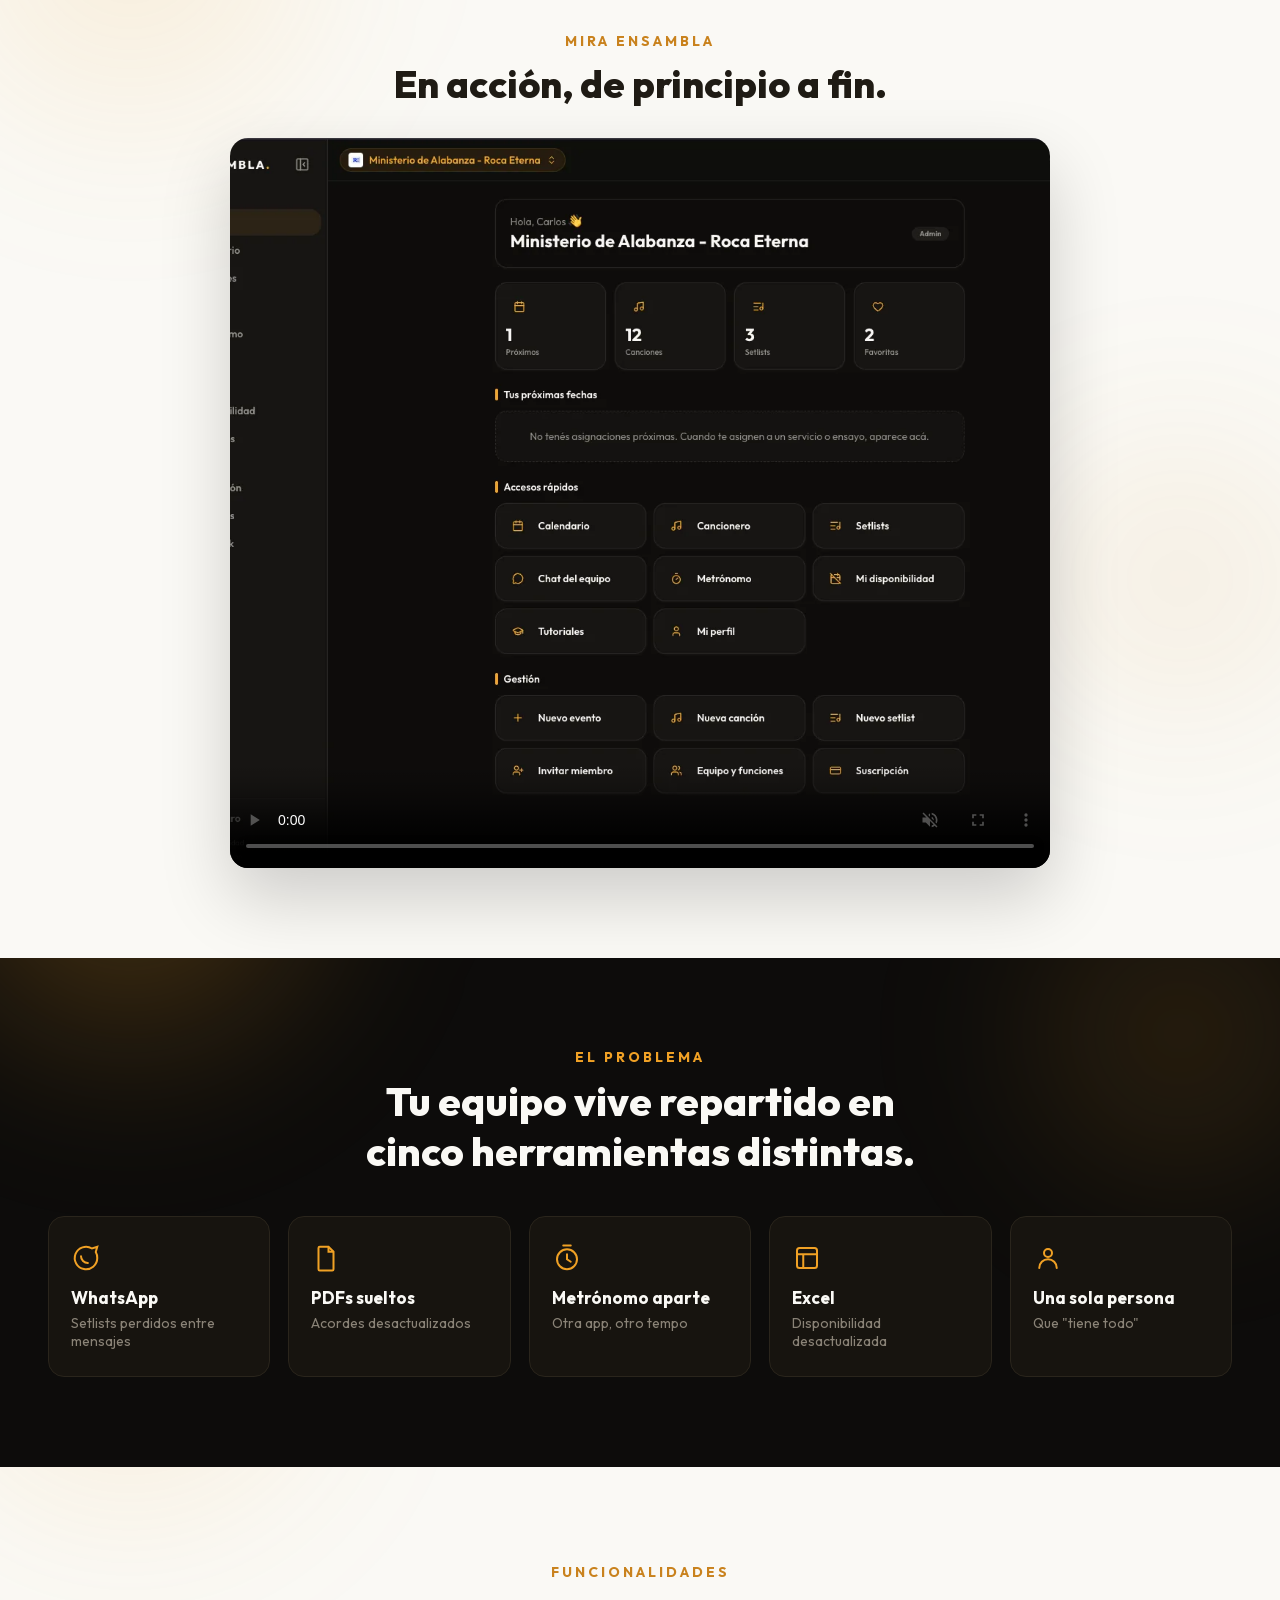
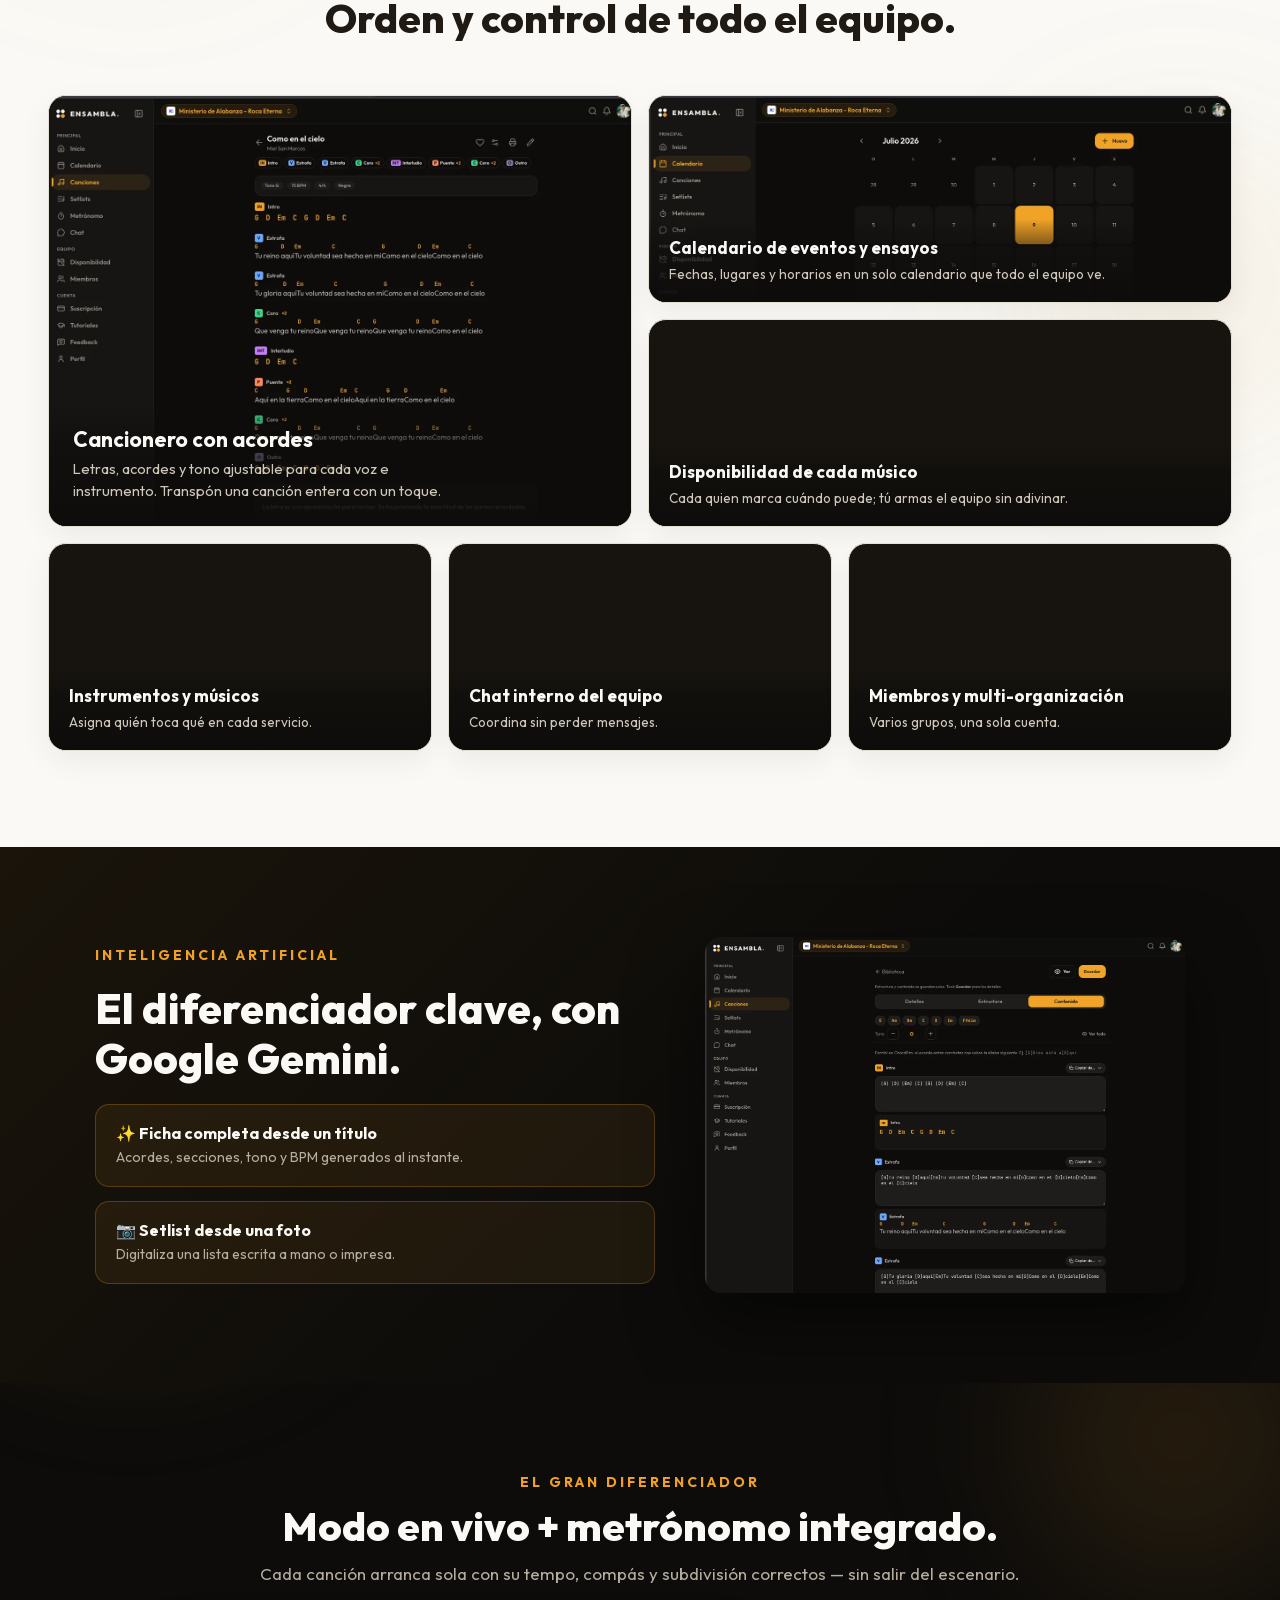
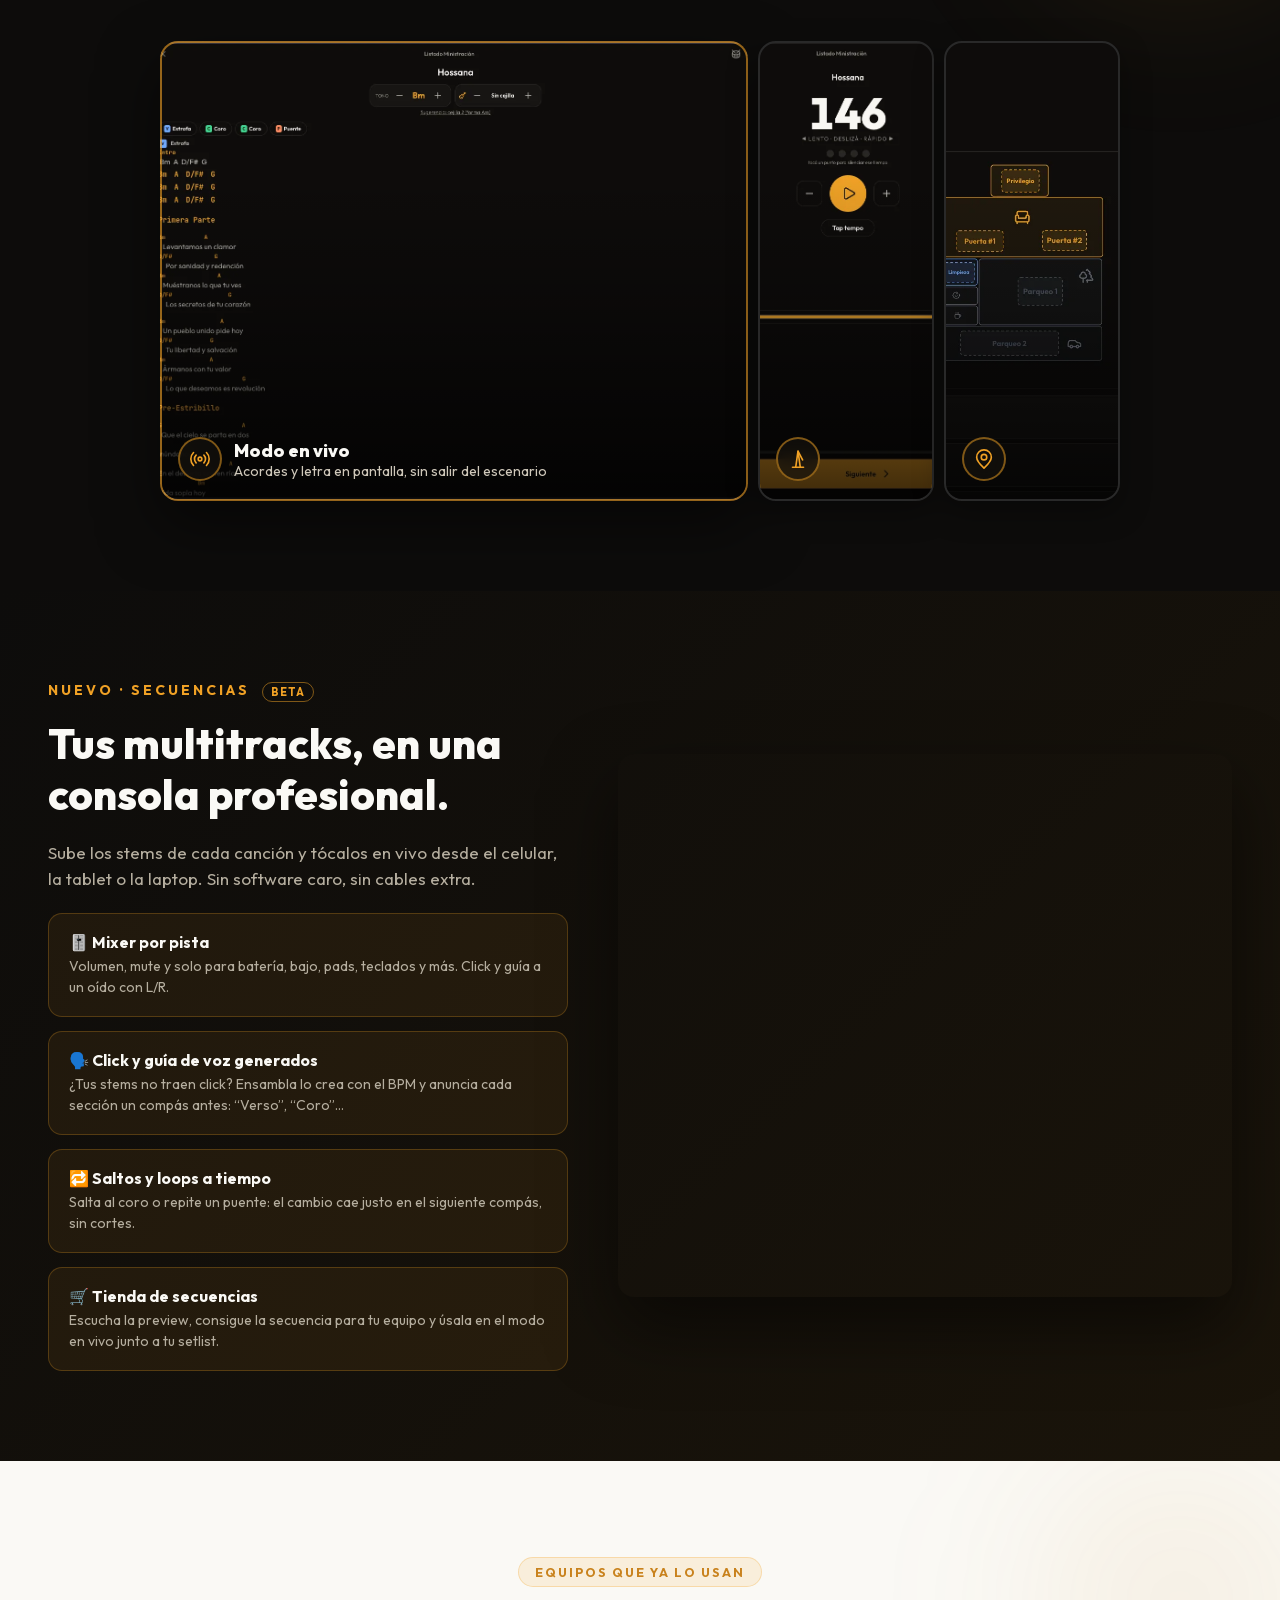
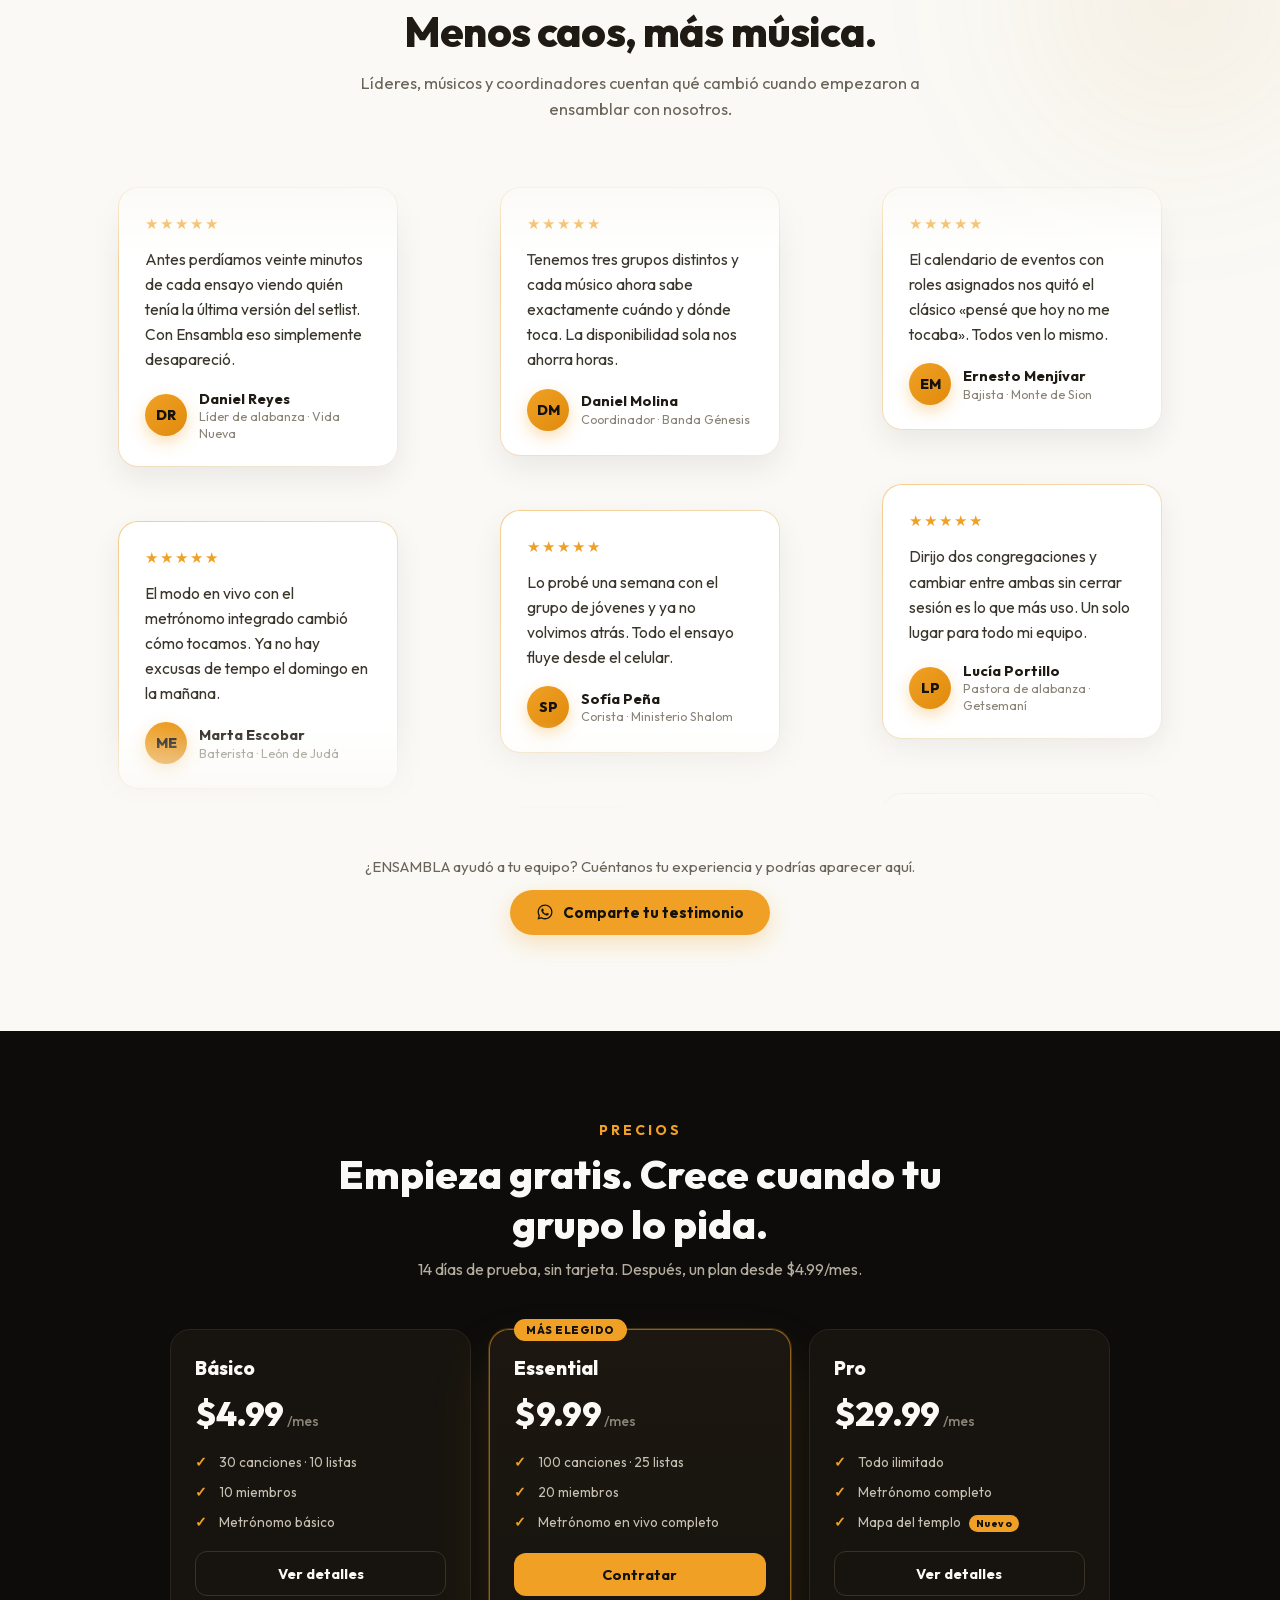
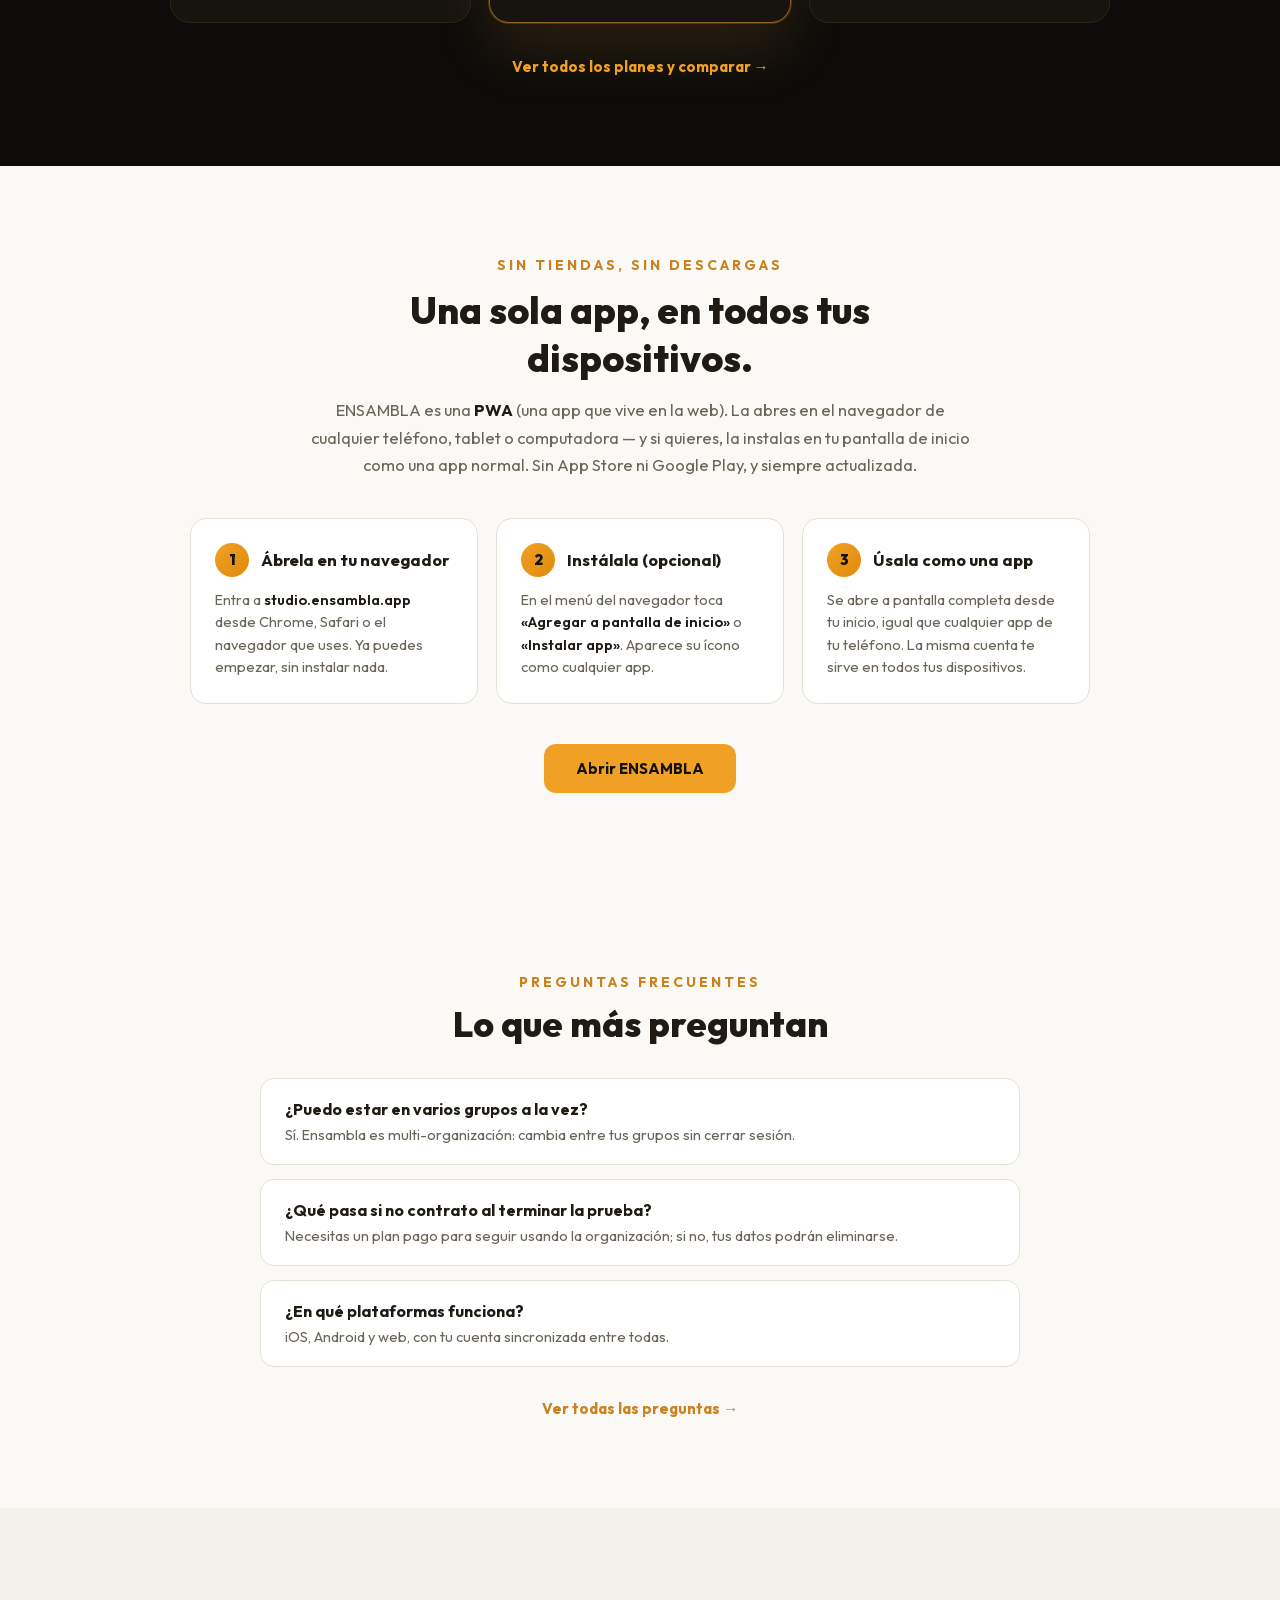
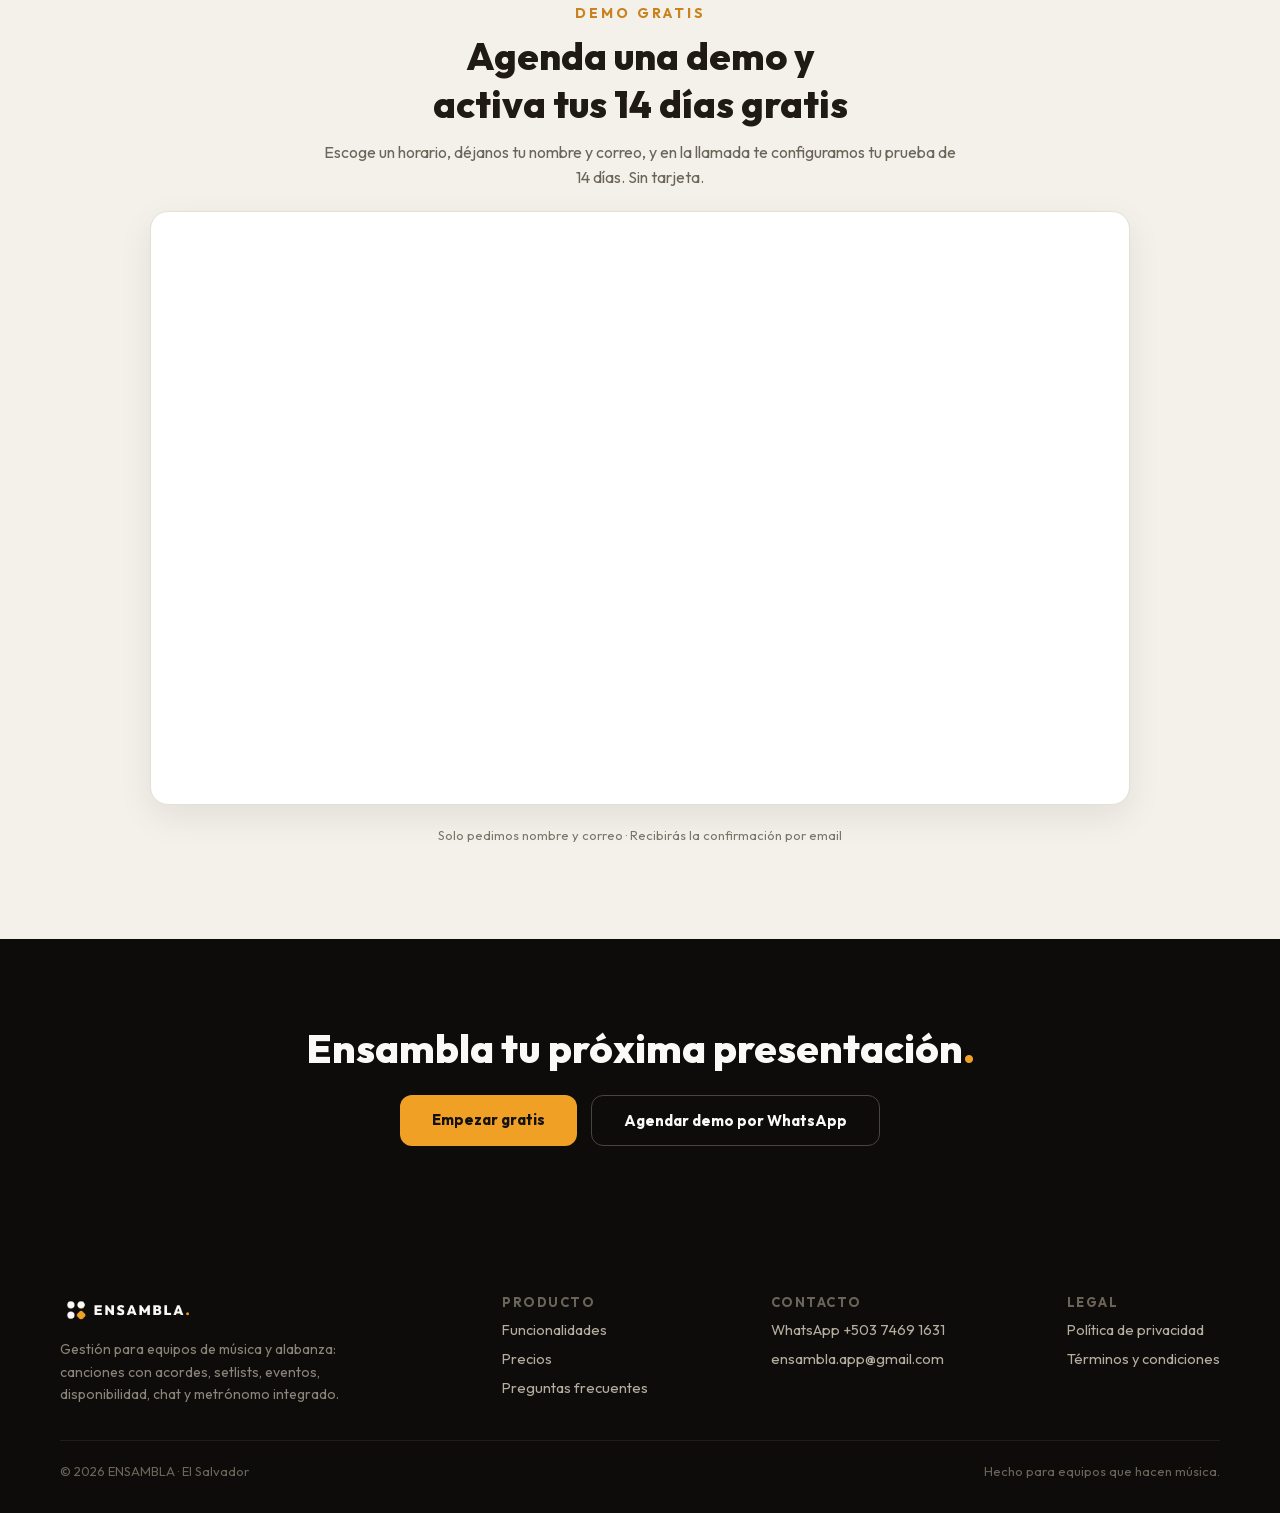
==== commit a3bc0726: "feat: sección Secuencias (Beta) en la portada con captura de la consola multitrack Co-Authored-By: C" ====
--- a/index.html
+++ b/index.html
@@ -199,6 +199,36 @@
     </div>
   </div>
 
+  <!-- SECUENCIAS -->
+  <div id="secuencias" style="background: linear-gradient(135deg, #0D0C0B 0%, #1A140A 100%); padding: clamp(56px,8vw,90px) clamp(20px,5vw,48px); display: flex; flex-wrap: wrap; align-items: center; gap: 50px; justify-content: center;">
+    <div style="flex: 1 1 420px; max-width: 520px; display: flex; flex-direction: column; gap: 20px;">
+      <div style="font-family: 'Outfit'; font-weight: 700; font-size: 14px; letter-spacing: 3px; color: #F0A125;">NUEVO · SECUENCIAS <span style="font-size: 11px; letter-spacing: 1px; border: 1px solid rgba(240,161,37,0.5); border-radius: 999px; padding: 2px 8px; margin-left: 6px; vertical-align: middle;">BETA</span></div>
+      <h2 style="font-family: 'Outfit'; font-weight: 800; font-size: clamp(28px,4vw,42px); color: #FAF9F5; margin: 0; line-height: 1.2;">Tus multitracks, en una consola profesional.</h2>
+      <p style="font-family: 'Outfit'; font-size: 17px; color: #B5AE9F; margin: 0; line-height: 1.55;">Sube los stems de cada canción y tócalos en vivo desde el celular, la tablet o la laptop. Sin software caro, sin cables extra.</p>
+      <div style="display: flex; flex-direction: column; gap: 14px;">
+        <div style="background: rgba(240,161,37,0.08); border: 1px solid rgba(240,161,37,0.25); border-radius: 14px; padding: 18px 20px;">
+          <div style="font-family: 'Outfit'; font-weight: 700; color: #FAF9F5; font-size: 16px; margin-bottom: 4px;">🎚️ Mixer por pista</div>
+          <div style="font-family: 'Outfit'; font-size: 14px; color: #B5AE9F; line-height: 1.5;">Volumen, mute y solo para batería, bajo, pads, teclados y más. Click y guía a un oído con L/R.</div>
+        </div>
+        <div style="background: rgba(240,161,37,0.08); border: 1px solid rgba(240,161,37,0.25); border-radius: 14px; padding: 18px 20px;">
+          <div style="font-family: 'Outfit'; font-weight: 700; color: #FAF9F5; font-size: 16px; margin-bottom: 4px;">🗣️ Click y guía de voz generados</div>
+          <div style="font-family: 'Outfit'; font-size: 14px; color: #B5AE9F; line-height: 1.5;">¿Tus stems no traen click? Ensambla lo crea con el BPM y anuncia cada sección un compás antes: “Verso”, “Coro”…</div>
+        </div>
+        <div style="background: rgba(240,161,37,0.08); border: 1px solid rgba(240,161,37,0.25); border-radius: 14px; padding: 18px 20px;">
+          <div style="font-family: 'Outfit'; font-weight: 700; color: #FAF9F5; font-size: 16px; margin-bottom: 4px;">🔁 Saltos y loops a tiempo</div>
+          <div style="font-family: 'Outfit'; font-size: 14px; color: #B5AE9F; line-height: 1.5;">Salta al coro o repite un puente: el cambio cae justo en el siguiente compás, sin cortes.</div>
+        </div>
+        <div style="background: rgba(240,161,37,0.08); border: 1px solid rgba(240,161,37,0.25); border-radius: 14px; padding: 18px 20px;">
+          <div style="font-family: 'Outfit'; font-weight: 700; color: #FAF9F5; font-size: 16px; margin-bottom: 4px;">🛒 Tienda de secuencias</div>
+          <div style="font-family: 'Outfit'; font-size: 14px; color: #B5AE9F; line-height: 1.5;">Escucha la preview, consigue la secuencia para tu equipo y úsala en el modo en vivo junto a tu setlist.</div>
+        </div>
+      </div>
+    </div>
+    <div style="flex: 1 1 420px; max-width: 620px; display: flex; justify-content: center;">
+      <img src="assets/img/secuencias-consola.webp" alt="Consola multitrack de ENSAMBLA reproduciendo la secuencia demo Amanecer: secciones, waveforms y mixer por pista" title="Secuencias multitrack en ENSAMBLA" width="1116" height="987" loading="lazy" decoding="async" style="width: 100%; height: auto; border-radius: 16px; box-shadow: 0 30px 70px rgba(0,0,0,0.5);">
+    </div>
+  </div>
+
   <div class="tsection">
   <div class="tsection__head">
     <span class="tsection__badge">EQUIPOS QUE YA LO USAN</span>
@@ -341,7 +371,7 @@
     <div style="text-align: center; max-width: 660px;">
       <div style="font-family: 'Outfit'; font-weight: 700; font-size: 14px; letter-spacing: 3px; color: #C9821D;">SIN TIENDAS, SIN DESCARGAS</div>
       <h2 style="font-family: 'Outfit'; font-weight: 800; font-size: clamp(26px,4vw,38px); color: #1F1B14; margin: 12px 0 0;">Una sola app, en todos tus dispositivos.</h2>
-      <p style="font-family: 'Outfit'; font-size: 16.5px; line-height: 1.65; color: #6B6459; margin: 14px 0 0;">ENSAMBLA es una <strong style="color: #1F1B14;">PWA</strong> (una app que vive en la web). La abres en el navegador de cualquier teléfono, tablet o computadora — y si quieres, la instalas en tu pantalla de inicio como una app normal. Sin esperar a ninguna tienda, y siempre actualizada. Y muy pronto, también en App Store y Google Play.</p>
+      <p style="font-family: 'Outfit'; font-size: 16.5px; line-height: 1.65; color: #6B6459; margin: 14px 0 0;">ENSAMBLA es una <strong style="color: #1F1B14;">PWA</strong> (una app que vive en la web). La abres en el navegador de cualquier teléfono, tablet o computadora — y si quieres, la instalas en tu pantalla de inicio como una app normal. Sin App Store ni Google Play, y siempre actualizada.</p>
     </div>
     <div class="reveal-grid" style="display: grid; grid-template-columns: repeat(auto-fit, minmax(240px, 1fr)); gap: 18px; max-width: 900px; width: 100%;">
       <div style="background: #FFFFFF; border: 1px solid #E5E0D6; border-radius: 16px; padding: 24px; display: flex; flex-direction: column; gap: 12px;">
@@ -367,19 +397,6 @@
       </div>
     </div>
     <a href="https://studio.ensambla.app" style="display: inline-block; background: #F0A125; color: #14120E; font-weight: 700; font-size: 15px; padding: 15px 32px; border-radius: 12px; text-decoration: none;">Abrir ENSAMBLA</a>
-    <div style="display: flex; flex-direction: column; align-items: center; gap: 12px;">
-      <span style="font-family: 'Outfit'; font-weight: 700; font-size: 12px; letter-spacing: 2px; color: #C9821D;">PRÓXIMAMENTE</span>
-      <div style="display: flex; flex-wrap: wrap; justify-content: center; gap: 12px;">
-        <span style="display: inline-flex; align-items: center; gap: 10px; background: #FFFFFF; border: 1px solid #E5E0D6; border-radius: 12px; padding: 10px 18px; color: #6B6459;">
-          <svg width="22" height="22" viewBox="0 0 24 24" fill="currentColor" aria-hidden="true"><path d="M16.4 12.7c0-2 1.6-2.9 1.7-3-.9-1.4-2.4-1.5-2.9-1.6-1.2-.1-2.4.7-3 .7-.6 0-1.6-.7-2.6-.7-1.3 0-2.6.8-3.2 2-1.4 2.4-.4 6 1 8 .7 1 1.4 2 2.4 2 1 0 1.3-.6 2.5-.6s1.5.6 2.5.6 1.7-1 2.3-2c.7-1.1 1-2.2 1-2.2s-1.8-.7-1.8-2.7Zm-2-4.9c.5-.6.9-1.5.8-2.4-.8 0-1.7.5-2.2 1.1-.5.6-.9 1.5-.8 2.4.9.1 1.7-.5 2.2-1.1Z"></path></svg>
-          <span style="font-family: 'Outfit'; font-weight: 700; font-size: 14px; color: #1F1B14;">App Store</span>
-        </span>
-        <span style="display: inline-flex; align-items: center; gap: 10px; background: #FFFFFF; border: 1px solid #E5E0D6; border-radius: 12px; padding: 10px 18px; color: #6B6459;">
-          <svg width="22" height="22" viewBox="0 0 24 24" fill="currentColor" aria-hidden="true"><path d="M4.2 3.2c-.2.2-.3.5-.3.9v15.8c0 .4.1.7.3.9l8.4-8.8L4.2 3.2Zm10 7.4 2.7-2.8-8.7-4.9c-.3-.2-.6-.2-.9-.1l6.9 7.8Zm0 2.8-6.9 7.8c.3.1.6.1.9-.1l8.7-4.9-2.7-2.8Zm5.6-2.2-2.3-1.3-3 3 3 3 2.3-1.3c.7-.5.7-1.6 0-2.1Z"></path></svg>
-          <span style="font-family: 'Outfit'; font-weight: 700; font-size: 14px; color: #1F1B14;">Google Play</span>
-        </span>
-      </div>
-    </div>
   </div>
 
   <!-- FAQ TEASER -->
@@ -430,17 +447,6 @@
     <div class="footer__brand">
       <div class="footer__brandrow"><img class="footer__logo-img" src="assets/brand/logo-completo-oscuro.png" alt="ENSAMBLA" width="1573" height="370"></div>
       <p class="footer__tagline">Gestión para equipos de música y alabanza: canciones con acordes, setlists, eventos, disponibilidad, chat y metrónomo integrado.</p>
-      <div class="footer__social" style="display:flex; gap:12px; margin-top:18px;">
-        <a href="https://www.instagram.com/ensamblaapp/" target="_blank" rel="noopener" aria-label="Instagram" style="display:inline-flex; align-items:center; justify-content:center; width:40px; height:40px; border:1px solid #2A251C; border-radius:10px; color:#8A8377; transition:color .2s, border-color .2s;" onmouseover="this.style.color='#F0A125';this.style.borderColor='#F0A125';" onmouseout="this.style.color='#8A8377';this.style.borderColor='#2A251C';">
-          <svg width="20" height="20" viewBox="0 0 24 24" fill="none" aria-hidden="true"><rect x="2.5" y="2.5" width="19" height="19" rx="5.5" stroke="currentColor" stroke-width="1.6"></rect><circle cx="12" cy="12" r="4.2" stroke="currentColor" stroke-width="1.6"></circle><circle cx="17.4" cy="6.6" r="1.2" fill="currentColor"></circle></svg>
-        </a>
-        <a href="https://wa.me/50374691631?text=Hola%2C%20quiero%20saber%20m%C3%A1s%20de%20ENSAMBLA" target="_blank" rel="noopener" aria-label="WhatsApp" style="display:inline-flex; align-items:center; justify-content:center; width:40px; height:40px; border:1px solid #2A251C; border-radius:10px; color:#8A8377; transition:color .2s, border-color .2s;" onmouseover="this.style.color='#F0A125';this.style.borderColor='#F0A125';" onmouseout="this.style.color='#8A8377';this.style.borderColor='#2A251C';">
-          <svg width="20" height="20" viewBox="0 0 24 24" fill="none" aria-hidden="true"><path d="M12 3.5a8.5 8.5 0 0 0-7.3 12.8L3.5 20.5l4.4-1.15A8.5 8.5 0 1 0 12 3.5Z" stroke="currentColor" stroke-width="1.6" stroke-linejoin="round"></path><path d="M9.2 8.4c.2-.5.4-.5.6-.5h.5c.2 0 .4 0 .6.5l.7 1.6c.1.2 0 .4-.1.5l-.5.6c-.1.1-.2.3-.1.5.3.6 1.3 1.7 2.3 2.1.2.1.4 0 .5-.1l.5-.6c.2-.2.4-.2.5-.1l1.5.7c.2.1.3.3.3.4 0 .8-.6 1.5-1.1 1.6-.8.2-1.6.1-3.4-.7-2.1-1-3.5-3.2-3.6-3.3-.1-.2-.9-1.2-.9-2.3 0-1 .5-1.5.7-1.7Z" fill="currentColor"></path></svg>
-        </a>
-        <a href="https://www.facebook.com/share/18FYRHJjCe/?mibextid=wwXIfr" target="_blank" rel="noopener" aria-label="Facebook" style="display:inline-flex; align-items:center; justify-content:center; width:40px; height:40px; border:1px solid #2A251C; border-radius:10px; color:#8A8377; transition:color .2s, border-color .2s;" onmouseover="this.style.color='#F0A125';this.style.borderColor='#F0A125';" onmouseout="this.style.color='#8A8377';this.style.borderColor='#2A251C';">
-          <svg width="20" height="20" viewBox="0 0 24 24" fill="none" aria-hidden="true"><path d="M14.5 8.5V6.8c0-.7.5-.9 1-.9h1.3V3.4l-2.1-.1c-2.3 0-3.4 1.4-3.4 3.3v1.9H9v2.7h2.3V21h3.2v-9.8h2.2l.4-2.7h-2.6Z" fill="currentColor"></path></svg>
-        </a>
-      </div>
     </div>
     <div class="footer__col">
       <span class="footer__title">Producto</span>
